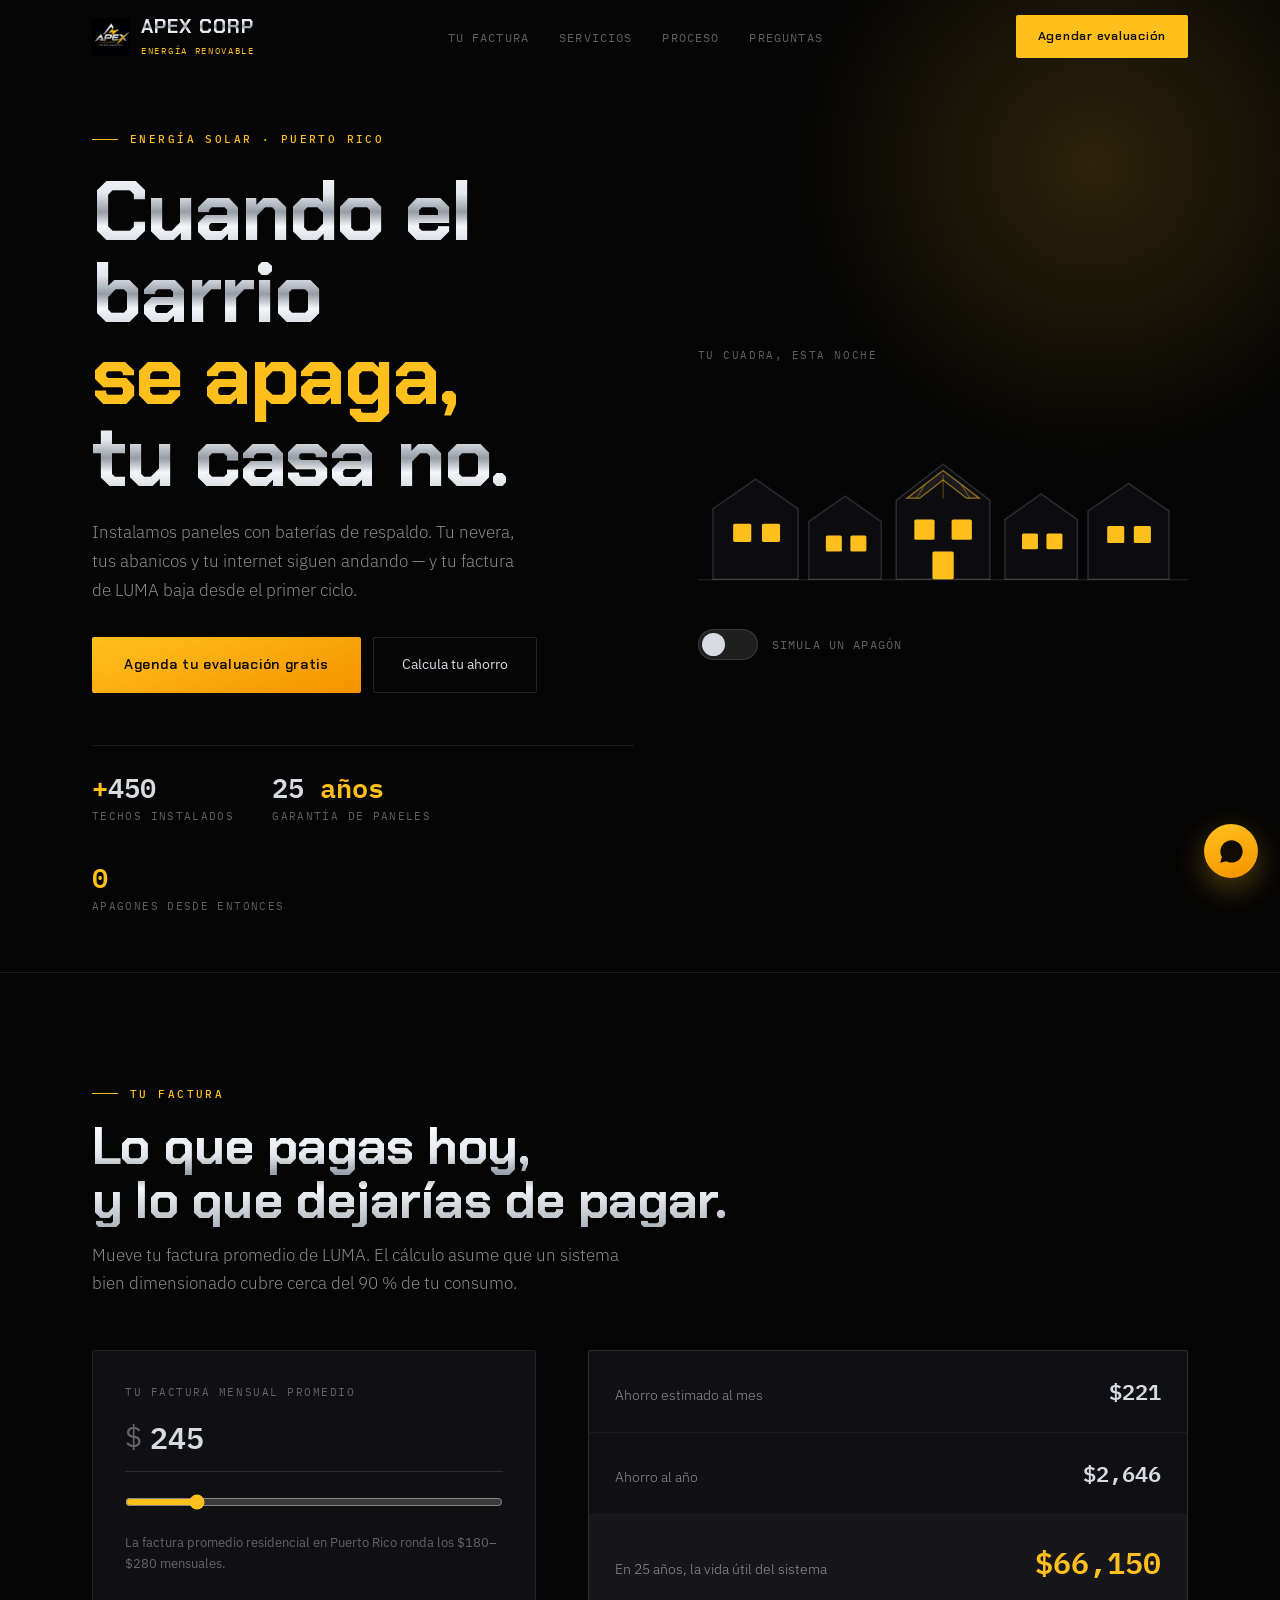
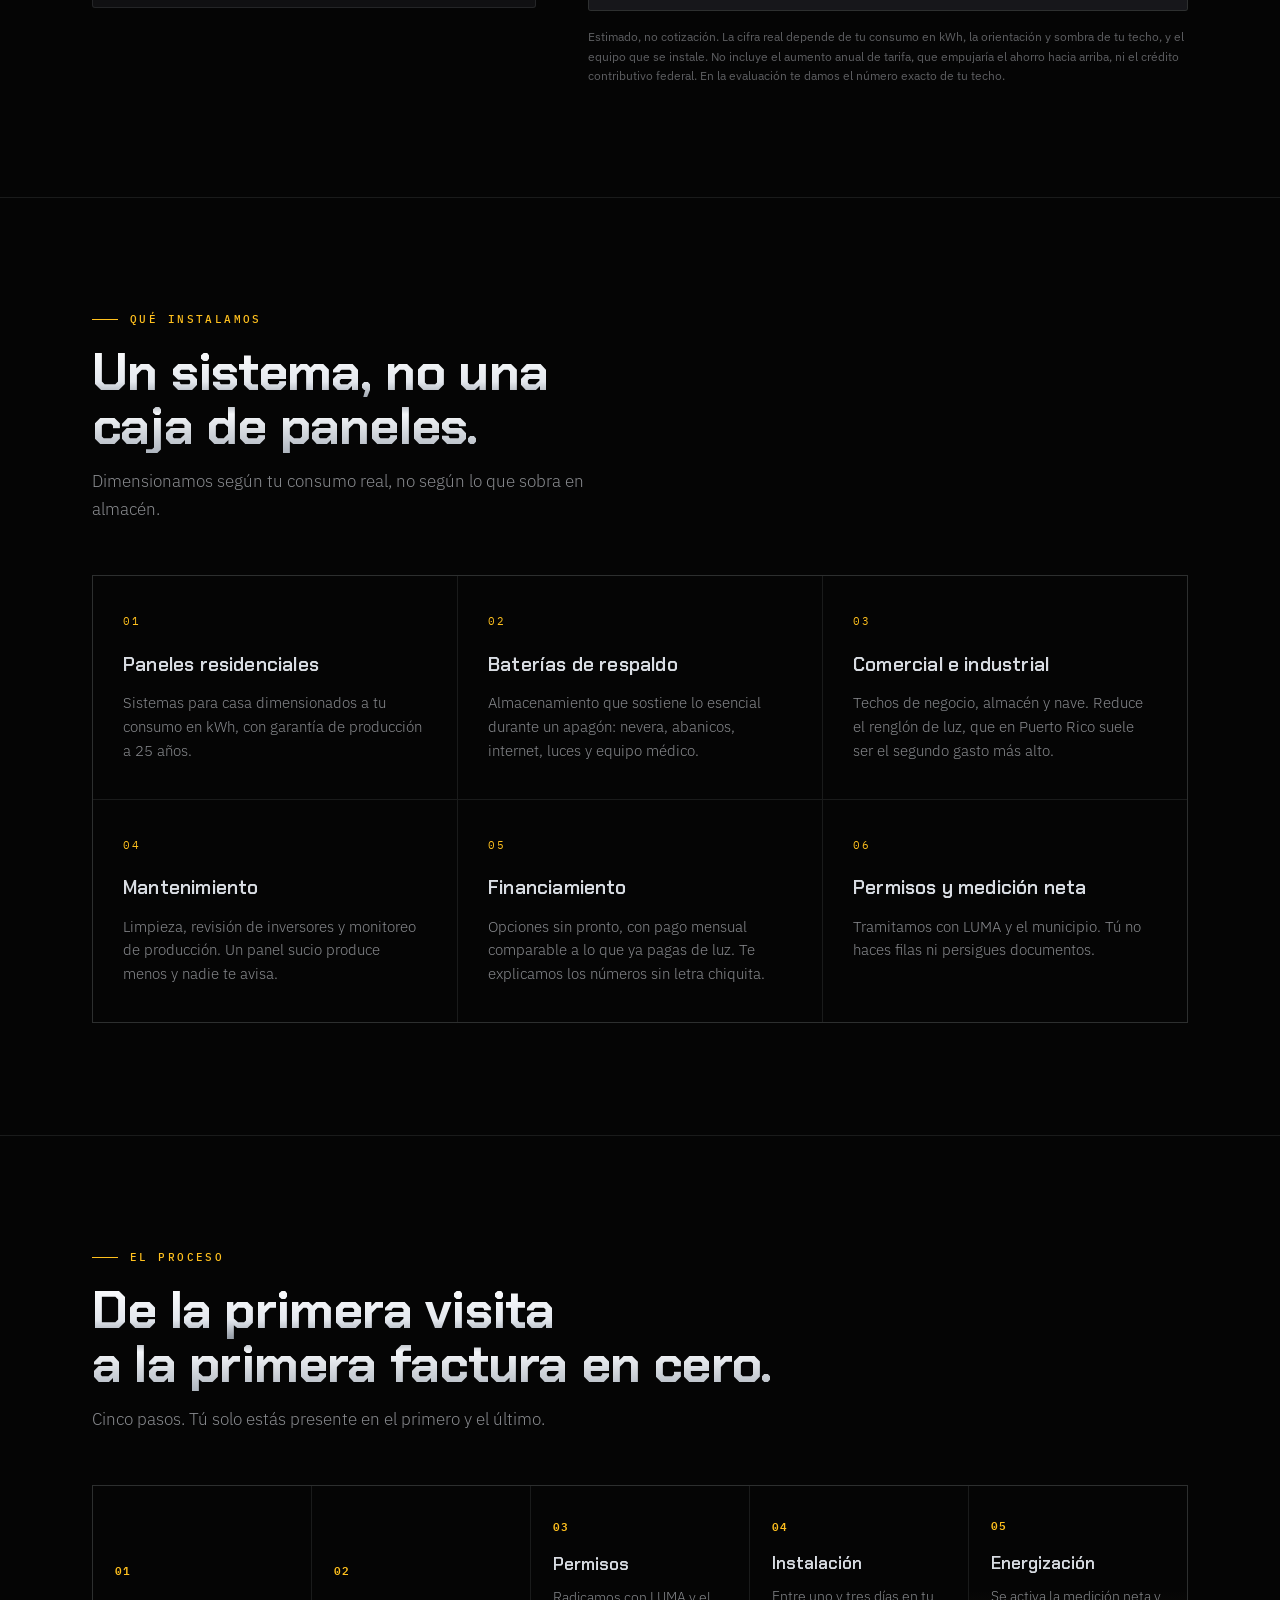
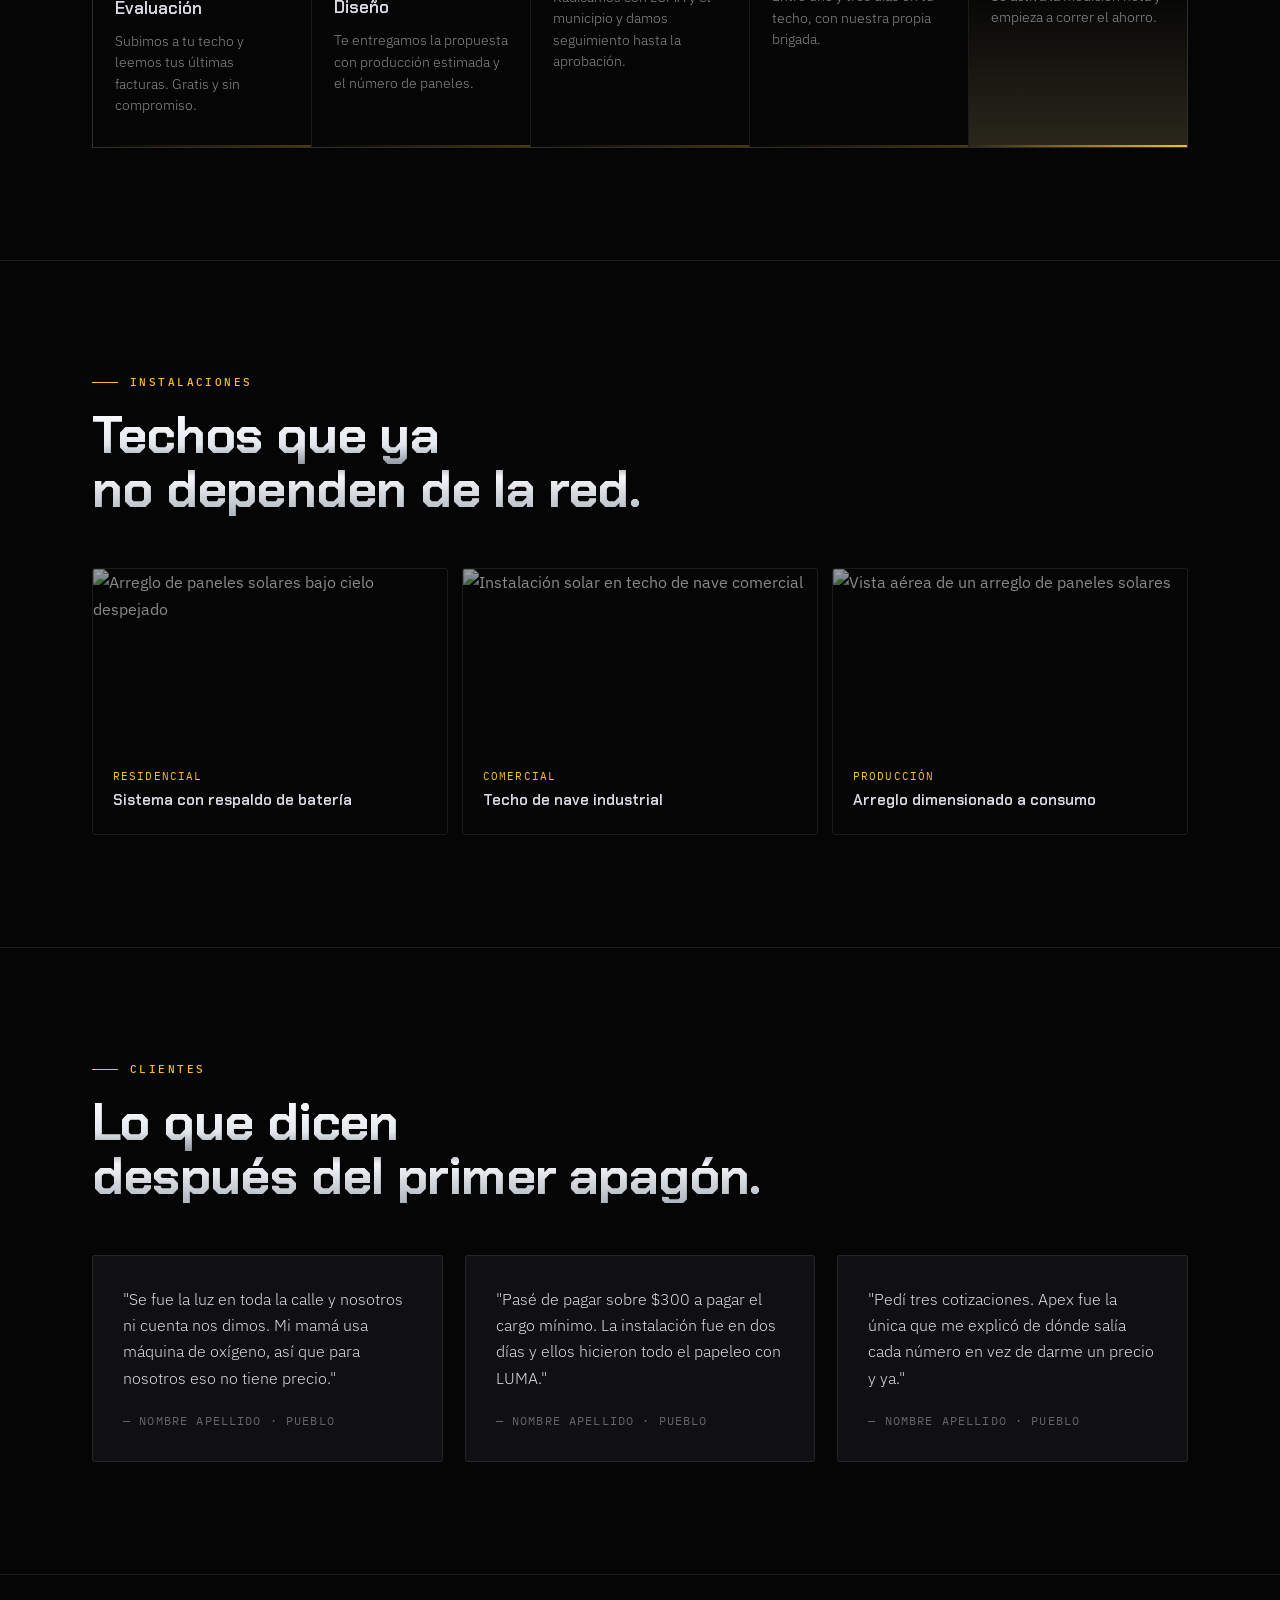
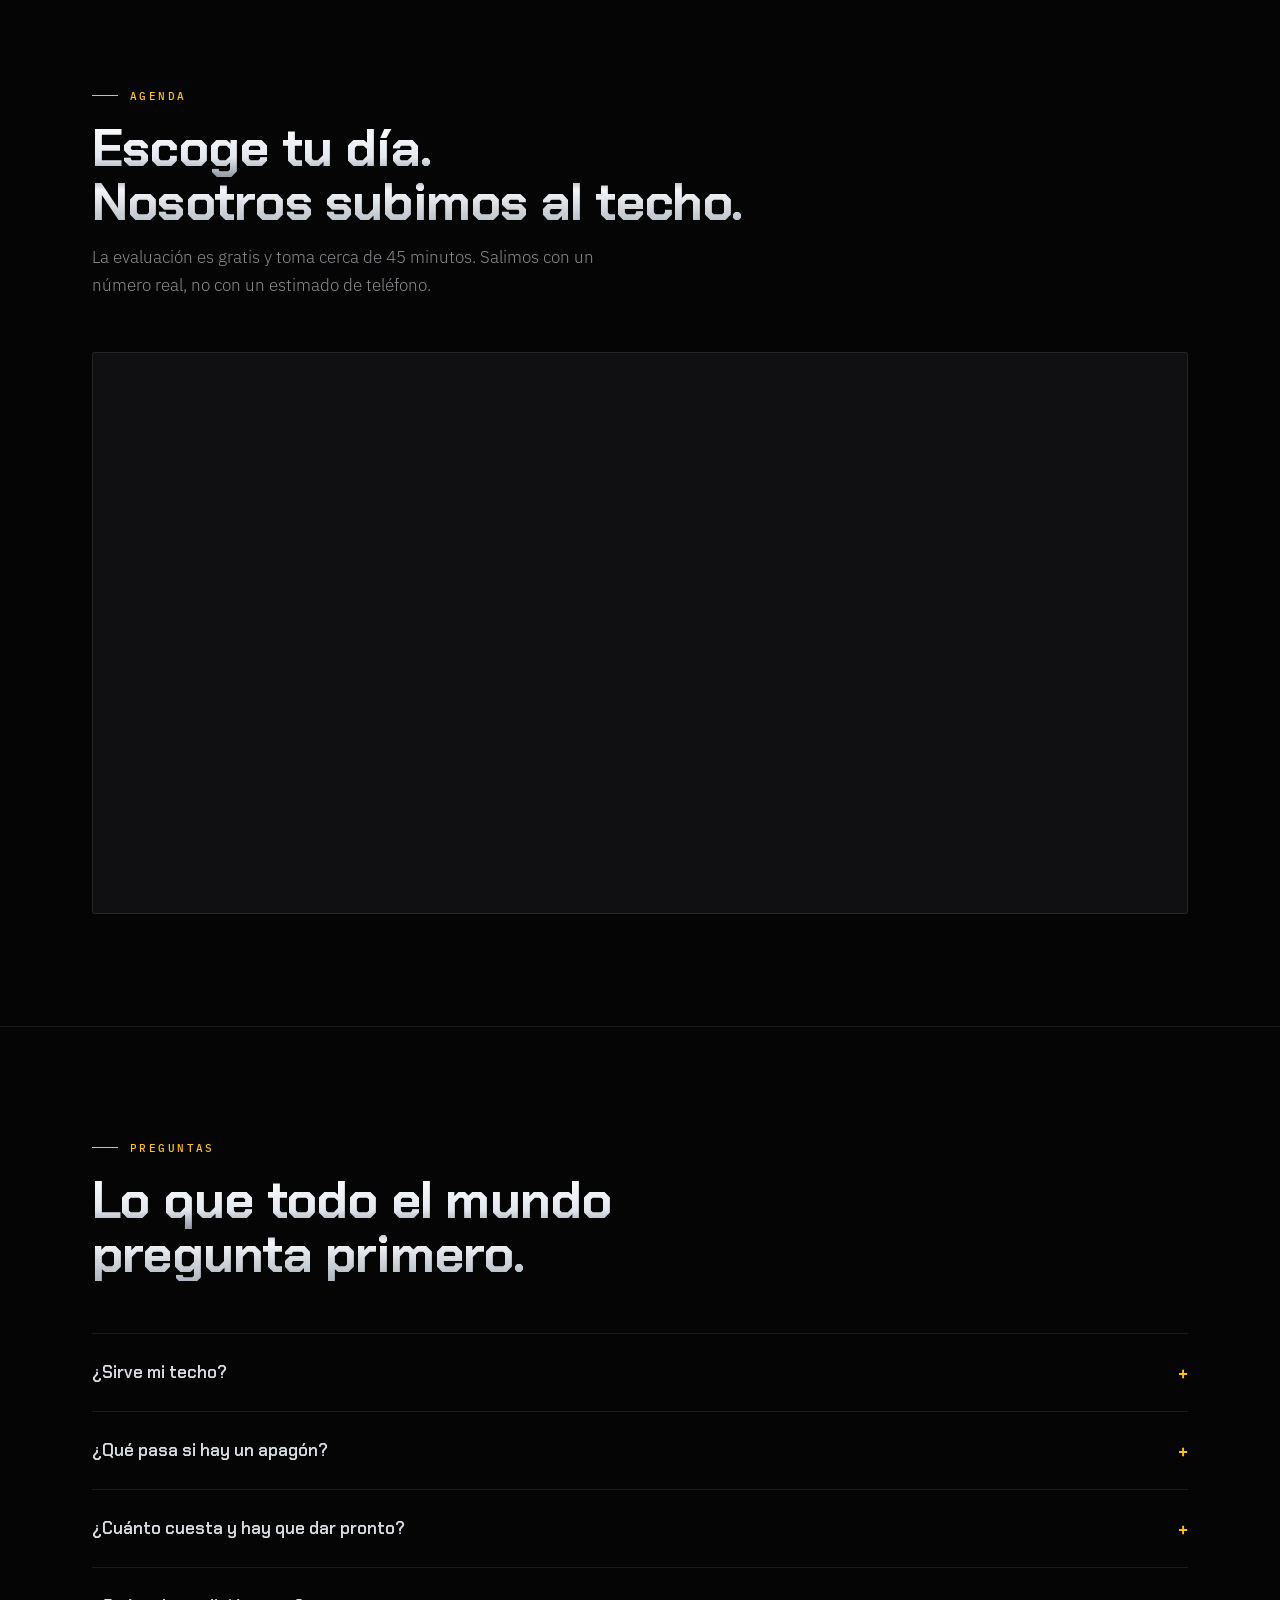
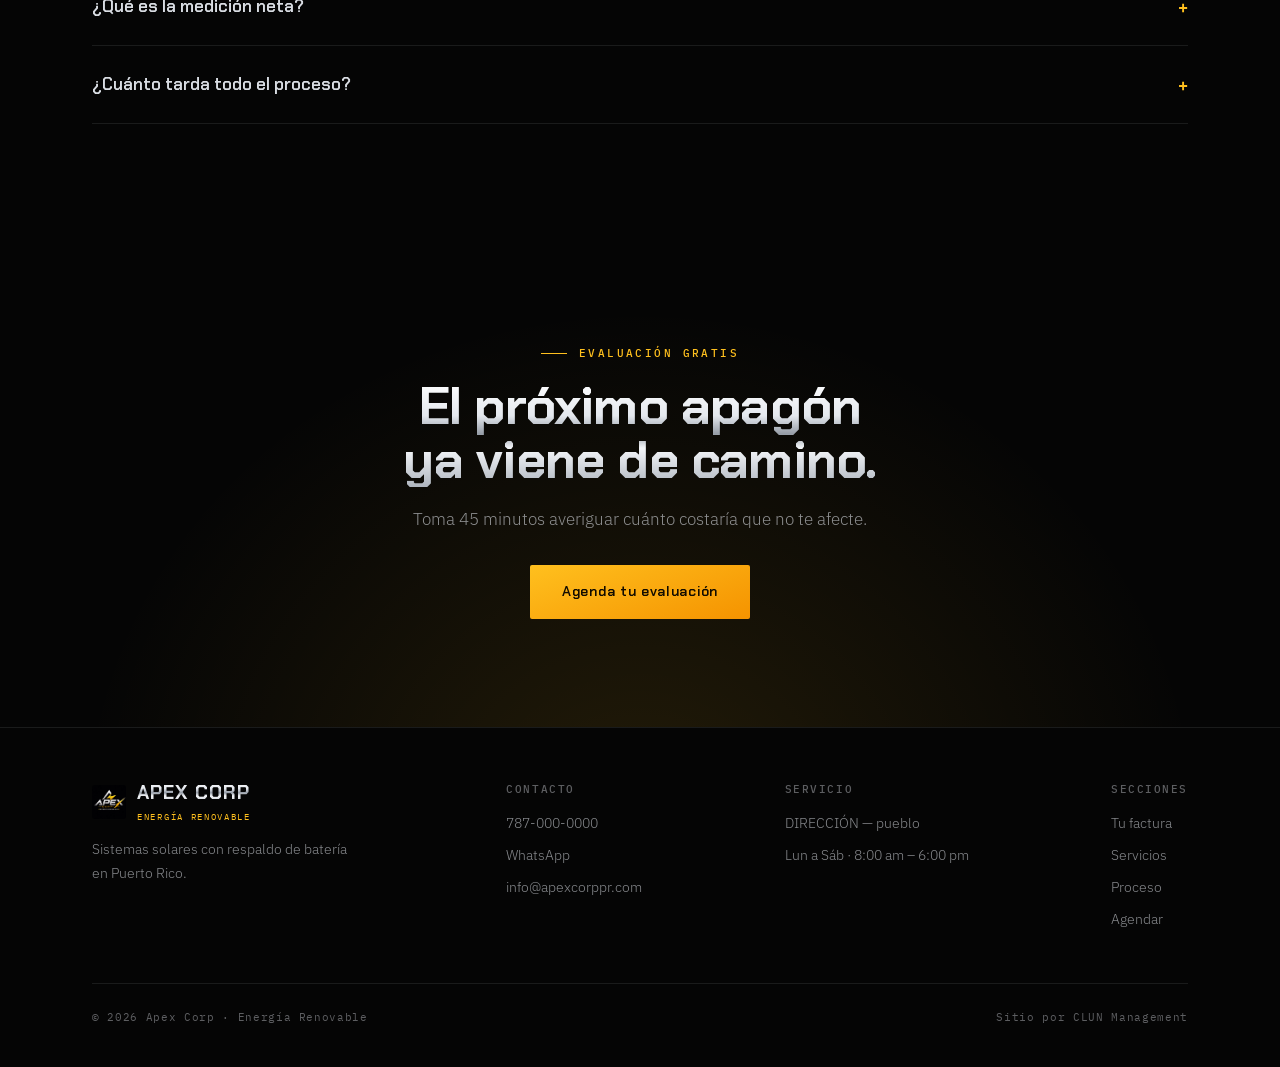
==== apex-corp.html @ 262126f7 "Add Apex Corp solar site One-page site for Apex Corp (energia renovable, Puerto Rico) built standalo" ====
<!DOCTYPE html>
<html lang="es">
<head>
<meta charset="UTF-8" />
<meta name="viewport" content="width=device-width, initial-scale=1.0" />
<title>Apex Corp · Energía Renovable en Puerto Rico</title>
<meta name="description" content="Sistemas solares con baterías de respaldo en Puerto Rico. Tu casa sigue encendida cuando el barrio se apaga. Evaluación de techo gratis." />

<!--
  ════════════════════════════════════════════════════════════════
  APEX CORP — sitio one-page. Reemplazar antes de publicar:

  1. TELÉFONO      buscar  787-000-0000
  2. WHATSAPP      buscar  17870000000
  3. EMAIL         buscar  info@apexcorppr.com
  4. CAL.COM       buscar  apex-corp        (calLink real del cliente)
  5. PUEBLO/ZONA   buscar  DIRECCIÓN
  6. TESTIMONIOS   buscar  TESTIMONIO       (son de ejemplo)
  7. PROYECTOS     buscar  unsplash.com     (fotos reales de instalaciones)
  8. MÉTRICAS      buscar  MÉTRICA          (confirmar cifras con el cliente)
  ════════════════════════════════════════════════════════════════
-->

<link rel="icon" href="images/apex-corp-logo.jpg" />
<link rel="preconnect" href="https://fonts.googleapis.com" />
<link rel="preconnect" href="https://fonts.gstatic.com" crossorigin />
<link href="https://fonts.googleapis.com/css2?family=Chakra+Petch:wght@500;600;700&family=IBM+Plex+Mono:wght@400;500;600&family=IBM+Plex+Sans:wght@300;400;500;600&display=swap" rel="stylesheet" />

<style>
:root{
  --negro:#050505;
  --carbon:#101012;
  --carbon-2:#17171b;
  --oro:#FFC01E;
  --oro-hondo:#F59300;
  --cromo:#D8DCE2;
  --cromo-6:rgba(216,220,226,.62);
  --cromo-4:rgba(216,220,226,.42);
  --cromo-2:rgba(216,220,226,.14);
  --linea:rgba(216,220,226,.10);
  --disp:'Chakra Petch',system-ui,sans-serif;
  --sans:'IBM Plex Sans',system-ui,sans-serif;
  --mono:'IBM Plex Mono',ui-monospace,monospace;
  --wrap:1160px;
  --nav-h:74px;
}

*,*::before,*::after{box-sizing:border-box;margin:0;padding:0}
html{scroll-behavior:smooth;-webkit-text-size-adjust:100%}
body{
  font-family:var(--sans);background:var(--negro);color:var(--cromo);
  line-height:1.7;-webkit-font-smoothing:antialiased;overflow-x:hidden;
}
a{color:inherit;text-decoration:none}
img{display:block;max-width:100%}
button{font:inherit;color:inherit;background:none;border:none;cursor:pointer}
:focus-visible{outline:2px solid var(--oro);outline-offset:3px;border-radius:2px}

.wrap{max-width:var(--wrap);margin-inline:auto;padding-inline:32px}

/* Lettering metálico del logo */
.cromado{
  background:linear-gradient(180deg,#fff 0%,#E4E8EE 34%,#959CA6 51%,#F4F6F9 64%,#AEB5BE 100%);
  -webkit-background-clip:text;background-clip:text;
  color:transparent;-webkit-text-fill-color:transparent;
}
@supports not (background-clip:text){.cromado{color:var(--cromo);-webkit-text-fill-color:var(--cromo)}}

.eyebrow{
  font-family:var(--mono);font-size:11px;font-weight:500;letter-spacing:.22em;
  text-transform:uppercase;color:var(--oro);
  display:flex;align-items:center;gap:12px;
}
.eyebrow::before{content:'';width:26px;height:1px;background:var(--oro);flex:none}

.h2{
  font-family:var(--disp);font-weight:700;
  font-size:clamp(30px,4.2vw,52px);line-height:1.04;letter-spacing:-.015em;
}
.lead{font-size:16.5px;font-weight:300;color:var(--cromo-6);max-width:56ch}

.btn-oro{
  display:inline-flex;align-items:center;gap:9px;
  font-family:var(--disp);font-size:14px;font-weight:600;letter-spacing:.05em;
  background:linear-gradient(160deg,var(--oro),var(--oro-hondo));
  color:#120C00;padding:15px 32px;border-radius:2px;
  transition:transform .16s ease,box-shadow .22s ease;
}
.btn-oro:hover{transform:translateY(-2px);box-shadow:0 12px 34px rgba(255,192,30,.28)}
.btn-linea{
  display:inline-flex;align-items:center;gap:9px;
  font-size:14px;font-weight:400;color:var(--cromo);
  border:1px solid var(--cromo-2);padding:15px 28px;border-radius:2px;
  transition:border-color .2s,background .2s;
}
.btn-linea:hover{border-color:var(--cromo-4);background:rgba(216,220,226,.04)}

/* ─────────── NAV ─────────── */
.nav{
  position:fixed;inset:0 0 auto 0;z-index:400;height:var(--nav-h);
  display:flex;align-items:center;
  border-bottom:1px solid transparent;transition:background .35s,border-color .35s,backdrop-filter .35s;
}
.nav.is-stuck{background:rgba(5,5,5,.88);backdrop-filter:blur(18px);border-bottom-color:var(--linea)}
.nav__in{display:flex;align-items:center;justify-content:space-between;gap:24px;width:100%}
.nav__brand{display:flex;align-items:center;gap:11px}
.nav__brand img{width:38px;height:38px;object-fit:cover;border-radius:3px}
.nav__name{font-family:var(--disp);font-size:19px;font-weight:700;letter-spacing:.06em;line-height:1}
.nav__tag{font-family:var(--mono);font-size:8.5px;letter-spacing:.2em;text-transform:uppercase;color:var(--oro);display:block;margin-top:3px}
.nav__links{display:flex;gap:30px;list-style:none}
.nav__links a{font-family:var(--mono);font-size:11.5px;letter-spacing:.1em;text-transform:uppercase;color:var(--cromo-4);transition:color .2s}
.nav__links a:hover{color:var(--cromo)}
.nav__cta{
  font-family:var(--disp);font-size:12.5px;font-weight:600;letter-spacing:.06em;
  background:var(--oro);color:#120C00;padding:11px 22px;border-radius:2px;
  transition:transform .15s,box-shadow .2s;
}
.nav__cta:hover{transform:translateY(-1px);box-shadow:0 8px 22px rgba(255,192,30,.3)}

/* ─────────── HERO ─────────── */
.hero{position:relative;min-height:100svh;display:flex;align-items:center;padding:calc(var(--nav-h) + 56px) 0 56px;overflow:hidden}
.hero__glow{
  position:absolute;top:-18%;right:-12%;width:min(680px,80vw);aspect-ratio:1;
  background:radial-gradient(circle,rgba(255,192,30,.16),transparent 62%);
  pointer-events:none;transition:opacity .9s ease;
}
.hero__grid{position:relative;z-index:2;display:grid;grid-template-columns:1.05fr .95fr;gap:64px;align-items:center}
/* los hijos de grid traen min-width:auto, y el SVG del barrio mide 460px
   intrínsecos: sin esto la columna estira el layout y desborda en móvil */
.hero__grid>*,.calc>*{min-width:0}
.hero__title{
  font-family:var(--disp);font-weight:700;
  font-size:clamp(42px,6.6vw,86px);line-height:.97;letter-spacing:-.025em;
  margin:22px 0 20px;
}
.hero__title em{font-style:normal;color:var(--oro);display:block}
.hero__sub{font-size:17px;font-weight:300;color:var(--cromo-6);max-width:44ch;margin-bottom:32px}
.hero__acts{display:flex;gap:12px;flex-wrap:wrap}

.trust{display:flex;gap:38px;margin-top:52px;flex-wrap:wrap;padding-top:28px;border-top:1px solid var(--linea)}
.trust b{font-family:var(--mono);font-size:27px;font-weight:600;color:var(--cromo);display:block;line-height:1}
.trust b em{font-style:normal;color:var(--oro)}
.trust span{font-family:var(--mono);font-size:10.5px;letter-spacing:.13em;text-transform:uppercase;color:var(--cromo-4);display:block;margin-top:7px}

/* ── Firma: el apagón ── */
.barrio{position:relative}
.barrio__cap{
  font-family:var(--mono);font-size:11px;letter-spacing:.14em;text-transform:uppercase;
  color:var(--cromo-4);margin-bottom:16px;display:block;
}
.barrio svg{width:100%;height:auto;display:block}
.casa-luz{fill:var(--oro);transition:fill .5s ease,opacity .5s ease}
.casa-cuerpo{fill:#0C0C0F;stroke:rgba(216,220,226,.16);stroke-width:1.4}
.apex-halo{opacity:0;transition:opacity .7s ease .55s}

.sw{display:flex;align-items:center;gap:14px;margin-top:24px}
.sw__btn{
  position:relative;width:60px;height:31px;border-radius:100px;flex:none;
  background:rgba(216,220,226,.12);border:1px solid var(--cromo-2);
  transition:background .3s,border-color .3s;
}
.sw__btn::after{
  content:'';position:absolute;top:3px;left:3px;width:23px;height:23px;border-radius:50%;
  background:var(--cromo);transition:transform .3s cubic-bezier(.4,1.3,.5,1),background .3s;
}
.sw__label{font-family:var(--mono);font-size:11.5px;letter-spacing:.1em;text-transform:uppercase;color:var(--cromo-4);text-align:left;transition:color .3s}
.sw__msg{
  font-family:var(--disp);font-size:15px;font-weight:600;color:var(--oro);
  margin-top:14px;opacity:0;transform:translateY(6px);
  transition:opacity .5s ease .5s,transform .5s ease .5s;
}

/* estado apagón */
body.apagon{background:#000}
body.apagon .hero__glow{opacity:.18}
body.apagon .casa-luz{fill:#131318}
body.apagon .casa-luz[data-apex]{fill:var(--oro)}
body.apagon .apex-halo{opacity:1}
body.apagon .sw__btn{background:rgba(255,192,30,.22);border-color:rgba(255,192,30,.5)}
body.apagon .sw__btn::after{transform:translateX(29px);background:var(--oro)}
body.apagon .sw__label{color:var(--oro)}
body.apagon .sw__msg{opacity:1;transform:none}
/* cascada: cada ventana se apaga con su propio retraso */
.casa-luz[data-d="1"]{transition-delay:.05s}
.casa-luz[data-d="2"]{transition-delay:.16s}
.casa-luz[data-d="3"]{transition-delay:.24s}
.casa-luz[data-d="4"]{transition-delay:.38s}
.casa-luz[data-d="5"]{transition-delay:.46s}
.casa-luz[data-d="6"]{transition-delay:.6s}

/* ─────────── SECCIONES ─────────── */
.sec{padding:112px 0;border-top:1px solid var(--linea)}
.sec__head{margin-bottom:52px}
.sec__head .h2{margin:16px 0 14px}

/* Factura / calculadora */
.calc{display:grid;grid-template-columns:.85fr 1.15fr;gap:52px;align-items:start}
.calc__box{background:var(--carbon);border:1px solid var(--linea);border-radius:3px;padding:32px}
.calc__lab{font-family:var(--mono);font-size:11px;letter-spacing:.14em;text-transform:uppercase;color:var(--cromo-4);display:block;margin-bottom:12px}
.calc__field{display:flex;align-items:center;gap:8px;border-bottom:1px solid var(--cromo-2);padding-bottom:10px}
.calc__field span{font-family:var(--mono);font-size:28px;color:var(--cromo-4)}
.calc__field input{
  font-family:var(--mono);font-size:30px;font-weight:600;color:var(--cromo);
  background:none;border:none;width:100%;padding:0;
}
.calc__field input:focus{outline:none}
.calc__hint{font-size:12.5px;color:var(--cromo-4);margin-top:14px}
.calc__slider{width:100%;margin-top:22px;accent-color:var(--oro)}

.out{display:grid;gap:1px;background:var(--linea);border:1px solid var(--linea);border-radius:3px;overflow:hidden}
.out__row{background:var(--carbon);padding:22px 26px;display:flex;justify-content:space-between;align-items:baseline;gap:16px}
.out__row dt{font-size:14px;color:var(--cromo-6);font-weight:300}
.out__row dd{font-family:var(--mono);font-size:22px;font-weight:600;color:var(--cromo)}
.out__row--alza{background:var(--carbon-2)}
.out__row--alza dd{color:var(--oro);font-size:30px}
.out__nota{font-size:12px;color:var(--cromo-4);margin-top:16px;line-height:1.6}

/* Servicios */
.serv{display:grid;grid-template-columns:repeat(3,1fr);gap:1px;background:var(--linea);border:1px solid var(--linea)}
.serv__it{background:var(--negro);padding:36px 30px;transition:background .3s}
.serv__it:hover{background:var(--carbon)}
.serv__n{font-family:var(--mono);font-size:11px;letter-spacing:.14em;color:var(--oro);display:block;margin-bottom:18px}
.serv__t{font-family:var(--disp);font-size:19px;font-weight:600;margin-bottom:10px;letter-spacing:.01em}
.serv__d{font-size:14.5px;font-weight:300;color:var(--cromo-6);line-height:1.65}

/* El ascenso: pasos que suben como el pico del logo */
.asc{list-style:none;display:grid;grid-template-columns:repeat(5,1fr);gap:1px;background:var(--linea);border:1px solid var(--linea);margin-top:8px}
.asc__it{background:var(--negro);padding:30px 22px;display:flex;flex-direction:column;justify-content:flex-end;position:relative}
.asc__it:nth-child(1){padding-bottom:30px}
.asc__it:nth-child(2){padding-bottom:52px}
.asc__it:nth-child(3){padding-bottom:74px}
.asc__it:nth-child(4){padding-bottom:96px}
.asc__it:nth-child(5){padding-bottom:118px;background:linear-gradient(180deg,var(--negro) 40%,rgba(255,192,30,.07))}
.asc__n{font-family:var(--mono);font-size:11px;font-weight:600;letter-spacing:.1em;color:var(--oro);display:block;margin-bottom:14px}
.asc__t{font-family:var(--disp);font-size:17px;font-weight:600;margin-bottom:8px}
.asc__d{font-size:13.5px;font-weight:300;color:var(--cromo-6);line-height:1.6}
.asc__it::after{content:'';position:absolute;left:0;right:0;bottom:0;height:2px;background:linear-gradient(90deg,transparent,var(--oro));opacity:.28}
.asc__it:nth-child(5)::after{opacity:1}

/* Proyectos */
.proy{display:grid;grid-template-columns:repeat(auto-fit,minmax(280px,1fr));gap:14px}
.proy__it{position:relative;aspect-ratio:4/3;overflow:hidden;border:1px solid var(--linea);border-radius:3px}
.proy__it img{width:100%;height:100%;object-fit:cover;filter:brightness(.62) saturate(.85);transition:filter .4s,transform .6s}
.proy__it:hover img{filter:brightness(.82) saturate(1);transform:scale(1.04)}
.proy__cap{position:absolute;left:0;right:0;bottom:0;padding:20px;background:linear-gradient(0deg,rgba(5,5,5,.94),transparent)}
.proy__cap b{font-family:var(--disp);font-size:15px;font-weight:600;display:block}
.proy__cap span{font-family:var(--mono);font-size:11px;letter-spacing:.1em;text-transform:uppercase;color:var(--oro)}

/* Testimonios */
.test{display:grid;grid-template-columns:repeat(auto-fit,minmax(280px,1fr));gap:22px}
.test__it{background:var(--carbon);border:1px solid var(--linea);border-radius:3px;padding:30px}
.test__q{font-size:15.5px;font-weight:300;color:var(--cromo);line-height:1.7;margin-bottom:20px}
.test__a{font-family:var(--mono);font-size:11.5px;letter-spacing:.1em;text-transform:uppercase;color:var(--cromo-4)}

/* Agendar */
.agenda{background:var(--carbon);border:1px solid var(--linea);border-radius:3px;padding:10px;min-height:560px}
#cal-apex{width:100%;height:100%;min-height:540px;overflow:auto}

/* FAQ */
.faq{border-top:1px solid var(--linea)}
.faq__it{border-bottom:1px solid var(--linea)}
.faq__q{width:100%;text-align:left;display:flex;justify-content:space-between;align-items:center;gap:20px;padding:24px 0;font-family:var(--disp);font-size:17px;font-weight:600;transition:color .2s}
.faq__q:hover{color:var(--oro)}
.faq__q i{font-style:normal;font-family:var(--mono);color:var(--oro);flex:none;transition:transform .3s}
.faq__it.abierto .faq__q i{transform:rotate(45deg)}
.faq__a{max-height:0;overflow:hidden;transition:max-height .35s ease}
.faq__a p{font-size:14.5px;font-weight:300;color:var(--cromo-6);padding-bottom:24px;max-width:70ch}

/* Cierre + footer */
.cierre{padding:108px 0;text-align:center;background:radial-gradient(ellipse at 50% 120%,rgba(255,192,30,.12),transparent 62%)}
.cierre .h2{margin:16px auto 18px;max-width:18ch}
.cierre .eyebrow{justify-content:center}
.cierre .lead{margin:0 auto 32px;text-align:center}

.pie{border-top:1px solid var(--linea);padding:52px 0 40px}
.pie__in{display:flex;justify-content:space-between;gap:36px;flex-wrap:wrap}
.pie__brand{display:flex;align-items:center;gap:11px;margin-bottom:14px}
.pie__brand img{width:34px;height:34px;object-fit:cover;border-radius:3px}
.pie__col h4{font-family:var(--mono);font-size:11px;letter-spacing:.14em;text-transform:uppercase;color:var(--cromo-4);margin-bottom:14px;font-weight:500}
.pie__col a,.pie__col p{display:block;font-size:14px;color:var(--cromo-6);margin-bottom:8px;font-weight:300}
.pie__col a:hover{color:var(--oro)}
.pie__legal{margin-top:44px;padding-top:24px;border-top:1px solid var(--linea);display:flex;justify-content:space-between;gap:20px;flex-wrap:wrap;font-family:var(--mono);font-size:11px;letter-spacing:.06em;color:var(--cromo-4)}
.pie__legal a:hover{color:var(--oro)}

/* WhatsApp flotante */
.wa{position:fixed;right:22px;bottom:22px;z-index:350;width:54px;height:54px;border-radius:50%;
  background:linear-gradient(160deg,var(--oro),var(--oro-hondo));display:grid;place-items:center;
  box-shadow:0 10px 30px rgba(255,192,30,.3);transition:transform .18s}
.wa:hover{transform:scale(1.07)}
.wa svg{width:27px;height:27px;fill:#120C00}

/* Reveal */
.rev{opacity:0;transform:translateY(20px);transition:opacity .7s ease,transform .7s ease}
.rev.visto{opacity:1;transform:none}

/* ─────────── Responsive ─────────── */
@media (max-width:1000px){
  .hero__grid{grid-template-columns:1fr;gap:44px}
  .calc{grid-template-columns:1fr;gap:32px}
  .serv{grid-template-columns:repeat(2,1fr)}
  .asc{grid-template-columns:repeat(2,1fr)}
  .asc__it{padding-bottom:30px!important}
  .asc__it:nth-child(5){background:var(--negro)}
}
@media (max-width:760px){
  .wrap{padding-inline:22px}
  .nav__links{display:none}
  .nav__cta{padding:10px 15px;font-size:11.5px}
  .nav__name{font-size:17px}
  .hero__acts .btn-oro,.hero__acts .btn-linea{flex:1 1 100%;justify-content:center}
  .sec{padding:76px 0}
  .serv{grid-template-columns:1fr}
  .hero{padding-top:calc(var(--nav-h) + 34px)}
  .trust{gap:26px;margin-top:38px}
  .asc{grid-template-columns:1fr}
  .pie__in{flex-direction:column;gap:30px}
}
@media (max-width:430px){
  .nav__tag{display:none}
  .nav__cta{font-size:11px;padding:10px 13px;white-space:nowrap}
}
@media (prefers-reduced-motion:reduce){
  *,*::before,*::after{transition-duration:.01ms!important;animation-duration:.01ms!important}
  html{scroll-behavior:auto}
  .rev{opacity:1;transform:none}
}
</style>
</head>
<body>

<!-- NAV -->
<header class="nav" id="nav">
  <div class="wrap nav__in">
    <a href="#top" class="nav__brand">
      <img src="images/apex-corp-logo.jpg" alt="Apex Corp" />
      <span>
        <span class="nav__name cromado">APEX CORP</span>
        <span class="nav__tag">Energía Renovable</span>
      </span>
    </a>
    <nav>
      <ul class="nav__links">
        <li><a href="#ahorro">Tu factura</a></li>
        <li><a href="#servicios">Servicios</a></li>
        <li><a href="#proceso">Proceso</a></li>
        <li><a href="#preguntas">Preguntas</a></li>
      </ul>
    </nav>
    <a href="#agendar" class="nav__cta">Agendar evaluación</a>
  </div>
</header>

<!-- HERO -->
<main id="top">
<section class="hero">
  <div class="hero__glow" aria-hidden="true"></div>
  <div class="wrap hero__grid">

    <div>
      <span class="eyebrow">Energía solar · Puerto Rico</span>
      <h1 class="hero__title"><span class="cromado">Cuando el barrio</span><em>se apaga,</em><span class="cromado">tu casa no.</span></h1>
      <p class="hero__sub">Instalamos paneles con baterías de respaldo. Tu nevera, tus abanicos y tu internet siguen andando — y tu factura de LUMA baja desde el primer ciclo.</p>
      <div class="hero__acts">
        <a href="#agendar" class="btn-oro">Agenda tu evaluación gratis</a>
        <a href="#ahorro" class="btn-linea">Calcula tu ahorro</a>
      </div>

      <div class="trust">
        <div><b><em>+</em>450</b><span>Techos instalados<!-- MÉTRICA --></span></div>
        <div><b>25 <em>años</em></b><span>Garantía de paneles</span></div>
        <div><b><em>0</em></b><span>Apagones desde entonces</span></div>
      </div>
    </div>

    <!-- FIRMA: simulador de apagón -->
    <div class="barrio">
      <span class="barrio__cap">Tu cuadra, esta noche</span>
      <svg viewBox="0 0 460 210" role="img" aria-label="Ilustración de una cuadra: al simular un apagón todas las casas quedan a oscuras menos la que tiene Apex.">
        <defs>
          <radialGradient id="halo">
            <stop offset="0%" stop-color="#FFC01E" stop-opacity=".42"/>
            <stop offset="100%" stop-color="#FFC01E" stop-opacity="0"/>
          </radialGradient>
        </defs>

        <!-- halo de la casa Apex -->
        <circle class="apex-halo" cx="230" cy="130" r="96" fill="url(#halo)"/>

        <!-- casa 1 -->
        <path class="casa-cuerpo" d="M14 120 L54 92 L94 120 L94 186 L14 186 Z"/>
        <rect class="casa-luz" data-d="2" x="33" y="134" width="17" height="17" rx="1.5"/>
        <rect class="casa-luz" data-d="5" x="60" y="134" width="17" height="17" rx="1.5"/>

        <!-- casa 2 -->
        <path class="casa-cuerpo" d="M104 132 L138 108 L172 132 L172 186 L104 186 Z"/>
        <rect class="casa-luz" data-d="1" x="120" y="145" width="15" height="15" rx="1.5"/>
        <rect class="casa-luz" data-d="4" x="143" y="145" width="15" height="15" rx="1.5"/>

        <!-- CASA APEX (con paneles) -->
        <path class="casa-cuerpo" d="M186 112 L230 78 L274 112 L274 186 L186 186 Z" stroke="rgba(255,192,30,.5)"/>
        <path d="M196 110 L230 84 L264 110 L252 110 L230 93 L208 110 Z" fill="#1B1B20" stroke="rgba(255,192,30,.55)" stroke-width="1.2"/>
        <line x1="213" y1="97" x2="205" y2="110" stroke="rgba(255,192,30,.35)" stroke-width="1"/>
        <line x1="230" y1="88" x2="230" y2="110" stroke="rgba(255,192,30,.35)" stroke-width="1"/>
        <line x1="247" y1="97" x2="255" y2="110" stroke="rgba(255,192,30,.35)" stroke-width="1"/>
        <rect class="casa-luz" data-apex x="203" y="130" width="19" height="19" rx="1.5"/>
        <rect class="casa-luz" data-apex x="238" y="130" width="19" height="19" rx="1.5"/>
        <rect class="casa-luz" data-apex x="220" y="160" width="20" height="26" rx="1.5"/>

        <!-- casa 4 -->
        <path class="casa-cuerpo" d="M288 130 L322 106 L356 130 L356 186 L288 186 Z"/>
        <rect class="casa-luz" data-d="3" x="304" y="143" width="15" height="15" rx="1.5"/>
        <rect class="casa-luz" data-d="6" x="327" y="143" width="15" height="15" rx="1.5"/>

        <!-- casa 5 -->
        <path class="casa-cuerpo" d="M366 122 L404 96 L442 122 L442 186 L366 186 Z"/>
        <rect class="casa-luz" data-d="2" x="384" y="136" width="16" height="16" rx="1.5"/>
        <rect class="casa-luz" data-d="5" x="409" y="136" width="16" height="16" rx="1.5"/>

        <!-- acera -->
        <line x1="0" y1="186.5" x2="460" y2="186.5" stroke="rgba(216,220,226,.16)" stroke-width="1"/>
      </svg>

      <div class="sw">
        <button class="sw__btn" id="swApagon" role="switch" aria-checked="false" aria-label="Simular un apagón en la cuadra"></button>
        <span class="sw__label" id="swLabel">Simula un apagón</span>
      </div>
      <p class="sw__msg" id="swMsg">Tu vecindario se fue. Tu casa no.</p>
    </div>

  </div>
</section>

<!-- CALCULADORA -->
<section class="sec" id="ahorro">
  <div class="wrap">
    <div class="sec__head rev">
      <span class="eyebrow">Tu factura</span>
      <h2 class="h2 cromado">Lo que pagas hoy,<br>y lo que dejarías de pagar.</h2>
      <p class="lead">Mueve tu factura promedio de LUMA. El cálculo asume que un sistema bien dimensionado cubre cerca del 90 % de tu consumo.</p>
    </div>

    <div class="calc rev">
      <div class="calc__box">
        <label class="calc__lab" for="factura">Tu factura mensual promedio</label>
        <div class="calc__field">
          <span>$</span>
          <input type="number" id="factura" value="245" min="40" max="1200" step="5" inputmode="numeric" />
        </div>
        <input type="range" class="calc__slider" id="rango" value="245" min="40" max="1200" step="5" aria-label="Ajustar factura mensual" />
        <p class="calc__hint">La factura promedio residencial en Puerto Rico ronda los $180–$280 mensuales.</p>
      </div>

      <div>
        <dl class="out">
          <div class="out__row"><dt>Ahorro estimado al mes</dt><dd id="oMes">$221</dd></div>
          <div class="out__row"><dt>Ahorro al año</dt><dd id="oAno">$2,646</dd></div>
          <div class="out__row out__row--alza"><dt>En 25 años, la vida útil del sistema</dt><dd id="oVida">$66,150</dd></div>
        </dl>
        <p class="out__nota">Estimado, no cotización. La cifra real depende de tu consumo en kWh, la orientación y sombra de tu techo, y el equipo que se instale. No incluye el aumento anual de tarifa, que empujaría el ahorro hacia arriba, ni el crédito contributivo federal. En la evaluación te damos el número exacto de tu techo.</p>
      </div>
    </div>
  </div>
</section>

<!-- SERVICIOS -->
<section class="sec" id="servicios">
  <div class="wrap">
    <div class="sec__head rev">
      <span class="eyebrow">Qué instalamos</span>
      <h2 class="h2 cromado">Un sistema, no una<br>caja de paneles.</h2>
      <p class="lead">Dimensionamos según tu consumo real, no según lo que sobra en almacén.</p>
    </div>

    <div class="serv rev">
      <div class="serv__it">
        <span class="serv__n">01</span>
        <h3 class="serv__t">Paneles residenciales</h3>
        <p class="serv__d">Sistemas para casa dimensionados a tu consumo en kWh, con garantía de producción a 25 años.</p>
      </div>
      <div class="serv__it">
        <span class="serv__n">02</span>
        <h3 class="serv__t">Baterías de respaldo</h3>
        <p class="serv__d">Almacenamiento que sostiene lo esencial durante un apagón: nevera, abanicos, internet, luces y equipo médico.</p>
      </div>
      <div class="serv__it">
        <span class="serv__n">03</span>
        <h3 class="serv__t">Comercial e industrial</h3>
        <p class="serv__d">Techos de negocio, almacén y nave. Reduce el renglón de luz, que en Puerto Rico suele ser el segundo gasto más alto.</p>
      </div>
      <div class="serv__it">
        <span class="serv__n">04</span>
        <h3 class="serv__t">Mantenimiento</h3>
        <p class="serv__d">Limpieza, revisión de inversores y monitoreo de producción. Un panel sucio produce menos y nadie te avisa.</p>
      </div>
      <div class="serv__it">
        <span class="serv__n">05</span>
        <h3 class="serv__t">Financiamiento</h3>
        <p class="serv__d">Opciones sin pronto, con pago mensual comparable a lo que ya pagas de luz. Te explicamos los números sin letra chiquita.</p>
      </div>
      <div class="serv__it">
        <span class="serv__n">06</span>
        <h3 class="serv__t">Permisos y medición neta</h3>
        <p class="serv__d">Tramitamos con LUMA y el municipio. Tú no haces filas ni persigues documentos.</p>
      </div>
    </div>
  </div>
</section>

<!-- PROCESO -->
<section class="sec" id="proceso">
  <div class="wrap">
    <div class="sec__head rev">
      <span class="eyebrow">El proceso</span>
      <h2 class="h2 cromado">De la primera visita<br>a la primera factura en cero.</h2>
      <p class="lead">Cinco pasos. Tú solo estás presente en el primero y el último.</p>
    </div>

    <ol class="asc rev">
      <li class="asc__it">
        <span class="asc__n">01</span>
        <h3 class="asc__t">Evaluación</h3>
        <p class="asc__d">Subimos a tu techo y leemos tus últimas facturas. Gratis y sin compromiso.</p>
      </li>
      <li class="asc__it">
        <span class="asc__n">02</span>
        <h3 class="asc__t">Diseño</h3>
        <p class="asc__d">Te entregamos la propuesta con producción estimada y el número de paneles.</p>
      </li>
      <li class="asc__it">
        <span class="asc__n">03</span>
        <h3 class="asc__t">Permisos</h3>
        <p class="asc__d">Radicamos con LUMA y el municipio y damos seguimiento hasta la aprobación.</p>
      </li>
      <li class="asc__it">
        <span class="asc__n">04</span>
        <h3 class="asc__t">Instalación</h3>
        <p class="asc__d">Entre uno y tres días en tu techo, con nuestra propia brigada.</p>
      </li>
      <li class="asc__it">
        <span class="asc__n">05</span>
        <h3 class="asc__t">Energización</h3>
        <p class="asc__d">Se activa la medición neta y empieza a correr el ahorro.</p>
      </li>
    </ol>
  </div>
</section>

<!-- PROYECTOS -->
<section class="sec" id="proyectos">
  <div class="wrap">
    <div class="sec__head rev">
      <span class="eyebrow">Instalaciones</span>
      <h2 class="h2 cromado">Techos que ya<br>no dependen de la red.</h2>
    </div>
    <!-- Sustituir por fotos reales de instalaciones de Apex -->
    <div class="proy rev">
      <figure class="proy__it">
        <img src="https://images.unsplash.com/photo-1509391366360-2e959784a276?w=900&q=80&fit=crop" alt="Arreglo de paneles solares bajo cielo despejado" loading="lazy" />
        <figcaption class="proy__cap"><span>Residencial</span><b>Sistema con respaldo de batería</b></figcaption>
      </figure>
      <figure class="proy__it">
        <img src="https://images.unsplash.com/photo-1613665813446-82a78c468a1d?w=900&q=80&fit=crop" alt="Instalación solar en techo de nave comercial" loading="lazy" />
        <figcaption class="proy__cap"><span>Comercial</span><b>Techo de nave industrial</b></figcaption>
      </figure>
      <figure class="proy__it">
        <img src="https://images.unsplash.com/photo-1497440001374-f26997328c1b?w=900&q=80&fit=crop" alt="Vista aérea de un arreglo de paneles solares" loading="lazy" />
        <figcaption class="proy__cap"><span>Producción</span><b>Arreglo dimensionado a consumo</b></figcaption>
      </figure>
    </div>
  </div>
</section>

<!-- TESTIMONIOS -->
<section class="sec">
  <div class="wrap">
    <div class="sec__head rev">
      <span class="eyebrow">Clientes</span>
      <h2 class="h2 cromado">Lo que dicen<br>después del primer apagón.</h2>
    </div>
    <!-- TESTIMONIO: sustituir por reseñas reales con permiso del cliente -->
    <div class="test rev">
      <div class="test__it">
        <p class="test__q">"Se fue la luz en toda la calle y nosotros ni cuenta nos dimos. Mi mamá usa máquina de oxígeno, así que para nosotros eso no tiene precio."</p>
        <p class="test__a">— Nombre Apellido · Pueblo</p>
      </div>
      <div class="test__it">
        <p class="test__q">"Pasé de pagar sobre $300 a pagar el cargo mínimo. La instalación fue en dos días y ellos hicieron todo el papeleo con LUMA."</p>
        <p class="test__a">— Nombre Apellido · Pueblo</p>
      </div>
      <div class="test__it">
        <p class="test__q">"Pedí tres cotizaciones. Apex fue la única que me explicó de dónde salía cada número en vez de darme un precio y ya."</p>
        <p class="test__a">— Nombre Apellido · Pueblo</p>
      </div>
    </div>
  </div>
</section>

<!-- AGENDAR -->
<section class="sec" id="agendar">
  <div class="wrap">
    <div class="sec__head rev">
      <span class="eyebrow">Agenda</span>
      <h2 class="h2 cromado">Escoge tu día.<br>Nosotros subimos al techo.</h2>
      <p class="lead">La evaluación es gratis y toma cerca de 45 minutos. Salimos con un número real, no con un estimado de teléfono.</p>
    </div>
    <div class="agenda rev">
      <div id="cal-apex"></div>
    </div>
  </div>
</section>

<!-- PREGUNTAS -->
<section class="sec" id="preguntas">
  <div class="wrap">
    <div class="sec__head rev">
      <span class="eyebrow">Preguntas</span>
      <h2 class="h2 cromado">Lo que todo el mundo<br>pregunta primero.</h2>
    </div>
    <div class="faq rev">
      <div class="faq__it">
        <button class="faq__q">¿Sirve mi techo? <i>+</i></button>
        <div class="faq__a"><p>La mayoría de los techos de cemento en Puerto Rico sirven. Lo que decide es la orientación, la sombra de árboles o edificios cercanos y el espacio disponible. Eso se confirma en la evaluación, subiendo al techo — no por teléfono.</p></div>
      </div>
      <div class="faq__it">
        <button class="faq__q">¿Qué pasa si hay un apagón? <i>+</i></button>
        <div class="faq__a"><p>Depende de si tienes batería. Un sistema solo de paneles se apaga junto con la red, por seguridad de los técnicos de línea. Con batería de respaldo, la casa cambia sola a la batería y sigue andando. Por eso en Puerto Rico recomendamos batería casi siempre.</p></div>
      </div>
      <div class="faq__it">
        <button class="faq__q">¿Cuánto cuesta y hay que dar pronto? <i>+</i></button>
        <div class="faq__a"><p>El precio depende del tamaño del sistema, que depende de tu consumo. Hay opciones de financiamiento sin pronto donde el pago mensual queda parecido a lo que ya pagas de luz. En la propuesta te damos el desglose completo, sin cargos escondidos.</p></div>
      </div>
      <div class="faq__it">
        <button class="faq__q">¿Qué es la medición neta? <i>+</i></button>
        <div class="faq__a"><p>Es el acuerdo que permite que la energía que produces de más se acredite a tu cuenta. Cuando tu sistema produce más de lo que consumes, ese excedente entra a la red y se descuenta de tu factura. Nosotros radicamos ese trámite con LUMA por ti.</p></div>
      </div>
      <div class="faq__it">
        <button class="faq__q">¿Cuánto tarda todo el proceso? <i>+</i></button>
        <div class="faq__a"><p>La instalación en sí toma de uno a tres días. Lo que manda el calendario son los permisos y la energización, que dependen de LUMA y del municipio. Te damos una fecha estimada al firmar y te mantenemos al tanto en cada etapa.</p></div>
      </div>
    </div>
  </div>
</section>

<!-- CIERRE -->
<section class="cierre">
  <div class="wrap">
    <span class="eyebrow">Evaluación gratis</span>
    <h2 class="h2 cromado">El próximo apagón<br>ya viene de camino.</h2>
    <p class="lead">Toma 45 minutos averiguar cuánto costaría que no te afecte.</p>
    <a href="#agendar" class="btn-oro">Agenda tu evaluación</a>
  </div>
</section>
</main>

<!-- PIE -->
<footer class="pie">
  <div class="wrap">
    <div class="pie__in">
      <div class="pie__col">
        <div class="pie__brand">
          <img src="images/apex-corp-logo.jpg" alt="" />
          <span>
            <span class="nav__name cromado">APEX CORP</span>
            <span class="nav__tag">Energía Renovable</span>
          </span>
        </div>
        <p style="max-width:34ch">Sistemas solares con respaldo de batería en Puerto Rico.</p>
      </div>

      <div class="pie__col">
        <h4>Contacto</h4>
        <a href="tel:+17870000000">787-000-0000</a>
        <a href="https://wa.me/17870000000">WhatsApp</a>
        <a href="mailto:info@apexcorppr.com">info@apexcorppr.com</a>
      </div>

      <div class="pie__col">
        <h4>Servicio</h4>
        <p>DIRECCIÓN — pueblo</p>
        <p>Lun a Sáb · 8:00 am – 6:00 pm</p>
      </div>

      <div class="pie__col">
        <h4>Secciones</h4>
        <a href="#ahorro">Tu factura</a>
        <a href="#servicios">Servicios</a>
        <a href="#proceso">Proceso</a>
        <a href="#agendar">Agendar</a>
      </div>
    </div>

    <div class="pie__legal">
      <span>© <span id="ano">2026</span> Apex Corp · Energía Renovable</span>
      <span>Sitio por <a href="index.html">CLUN Management</a></span>
    </div>
  </div>
</footer>

<a class="wa" href="https://wa.me/17870000000" aria-label="Escríbenos por WhatsApp">
  <svg viewBox="0 0 24 24"><path d="M17.47 14.38c-.3-.15-1.75-.86-2.02-.96-.27-.1-.47-.15-.67.15s-.77.96-.94 1.16c-.17.2-.35.22-.64.07-.3-.15-1.25-.46-2.38-1.47-.88-.78-1.47-1.75-1.64-2.05-.17-.3-.02-.46.13-.6.13-.13.3-.35.45-.52.15-.17.2-.3.3-.5.1-.2.05-.37-.02-.52-.07-.15-.67-1.6-.92-2.2-.24-.58-.49-.5-.67-.51h-.57c-.2 0-.52.07-.79.37-.27.3-1.04 1.02-1.04 2.48s1.06 2.88 1.21 3.08c.15.2 2.1 3.2 5.08 4.49.71.3 1.26.49 1.69.63.71.22 1.36.19 1.87.12.57-.09 1.75-.72 2-1.41.25-.7.25-1.29.17-1.41-.07-.12-.27-.2-.57-.35M12.04 2C6.58 2 2.13 6.45 2.13 11.91c0 1.75.46 3.45 1.32 4.95L2 22l5.25-1.38c1.45.79 3.08 1.21 4.79 1.21 5.46 0 9.91-4.45 9.91-9.91C21.95 6.45 17.5 2 12.04 2"/></svg>
</a>

<script>
/* Nav sticky */
const nav = document.getElementById('nav');
const onScroll = () => nav.classList.toggle('is-stuck', window.scrollY > 24);
onScroll(); addEventListener('scroll', onScroll, {passive:true});

/* Firma: apagón */
const sw = document.getElementById('swApagon');
const swLabel = document.getElementById('swLabel');
sw.addEventListener('click', () => {
  const on = document.body.classList.toggle('apagon');
  sw.setAttribute('aria-checked', String(on));
  swLabel.textContent = on ? 'Se fue la luz' : 'Simula un apagón';
});

/* Calculadora */
const factura = document.getElementById('factura');
const rango   = document.getElementById('rango');
const oMes = document.getElementById('oMes'),
      oAno = document.getElementById('oAno'),
      oVida= document.getElementById('oVida');
const money = n => '$' + Math.round(n).toLocaleString('en-US');
const COBERTURA = 0.90;

function calcular(v){
  const bill = Math.min(1200, Math.max(40, Number(v) || 0));
  const mes = bill * COBERTURA;
  oMes.textContent  = money(mes);
  oAno.textContent  = money(mes * 12);
  oVida.textContent = money(mes * 12 * 25);
}
factura.addEventListener('input', e => { rango.value = e.target.value; calcular(e.target.value); });
rango.addEventListener('input',   e => { factura.value = e.target.value; calcular(e.target.value); });
calcular(factura.value);

/* FAQ */
document.querySelectorAll('.faq__q').forEach(q => {
  const item = q.parentElement, panel = q.nextElementSibling;
  q.addEventListener('click', () => {
    const abierto = item.classList.toggle('abierto');
    panel.style.maxHeight = abierto ? panel.scrollHeight + 'px' : 0;
  });
});

/* Reveal al hacer scroll */
const io = new IntersectionObserver(entries => {
  entries.forEach(e => { if (e.isIntersecting) { e.target.classList.add('visto'); io.unobserve(e.target); } });
}, {threshold:.12, rootMargin:'0px 0px -40px 0px'});
document.querySelectorAll('.rev').forEach(el => io.observe(el));

/* Año en el pie */
document.getElementById('ano').textContent = new Date().getFullYear();

/* Cal.com — sustituir "apex-corp" por el calLink real del cliente */
(function (C, A, L) {
  let p = function (a, ar) { a.q.push(ar); };
  let d = C.document;
  C.Cal = C.Cal || function () {
    let cal = C.Cal, ar = arguments;
    if (!cal.loaded) { cal.ns = {}; cal.q = cal.q || []; d.head.appendChild(d.createElement("script")).src = A; cal.loaded = true; }
    if (ar[0] === L) { const api = function () { p(api, arguments); }; const namespace = ar[1];
      api.q = api.q || []; typeof namespace === "string" ? (cal.ns[namespace] = api) && p(api, ar) : p(cal, ar); return; }
    p(cal, ar);
  };
})(window, "https://app.cal.com/embed/embed.js", "init");

Cal("init", { origin: "https://cal.com" });
Cal("inline", {
  elementOrSelector: "#cal-apex",
  calLink: "apex-corp",
  layout: "month_view"
});
Cal("ui", {
  theme: "dark",
  styles: { branding: { brandColor: "#FFC01E" } },
  hideEventTypeDetails: false
});
</script>

</body>
</html>
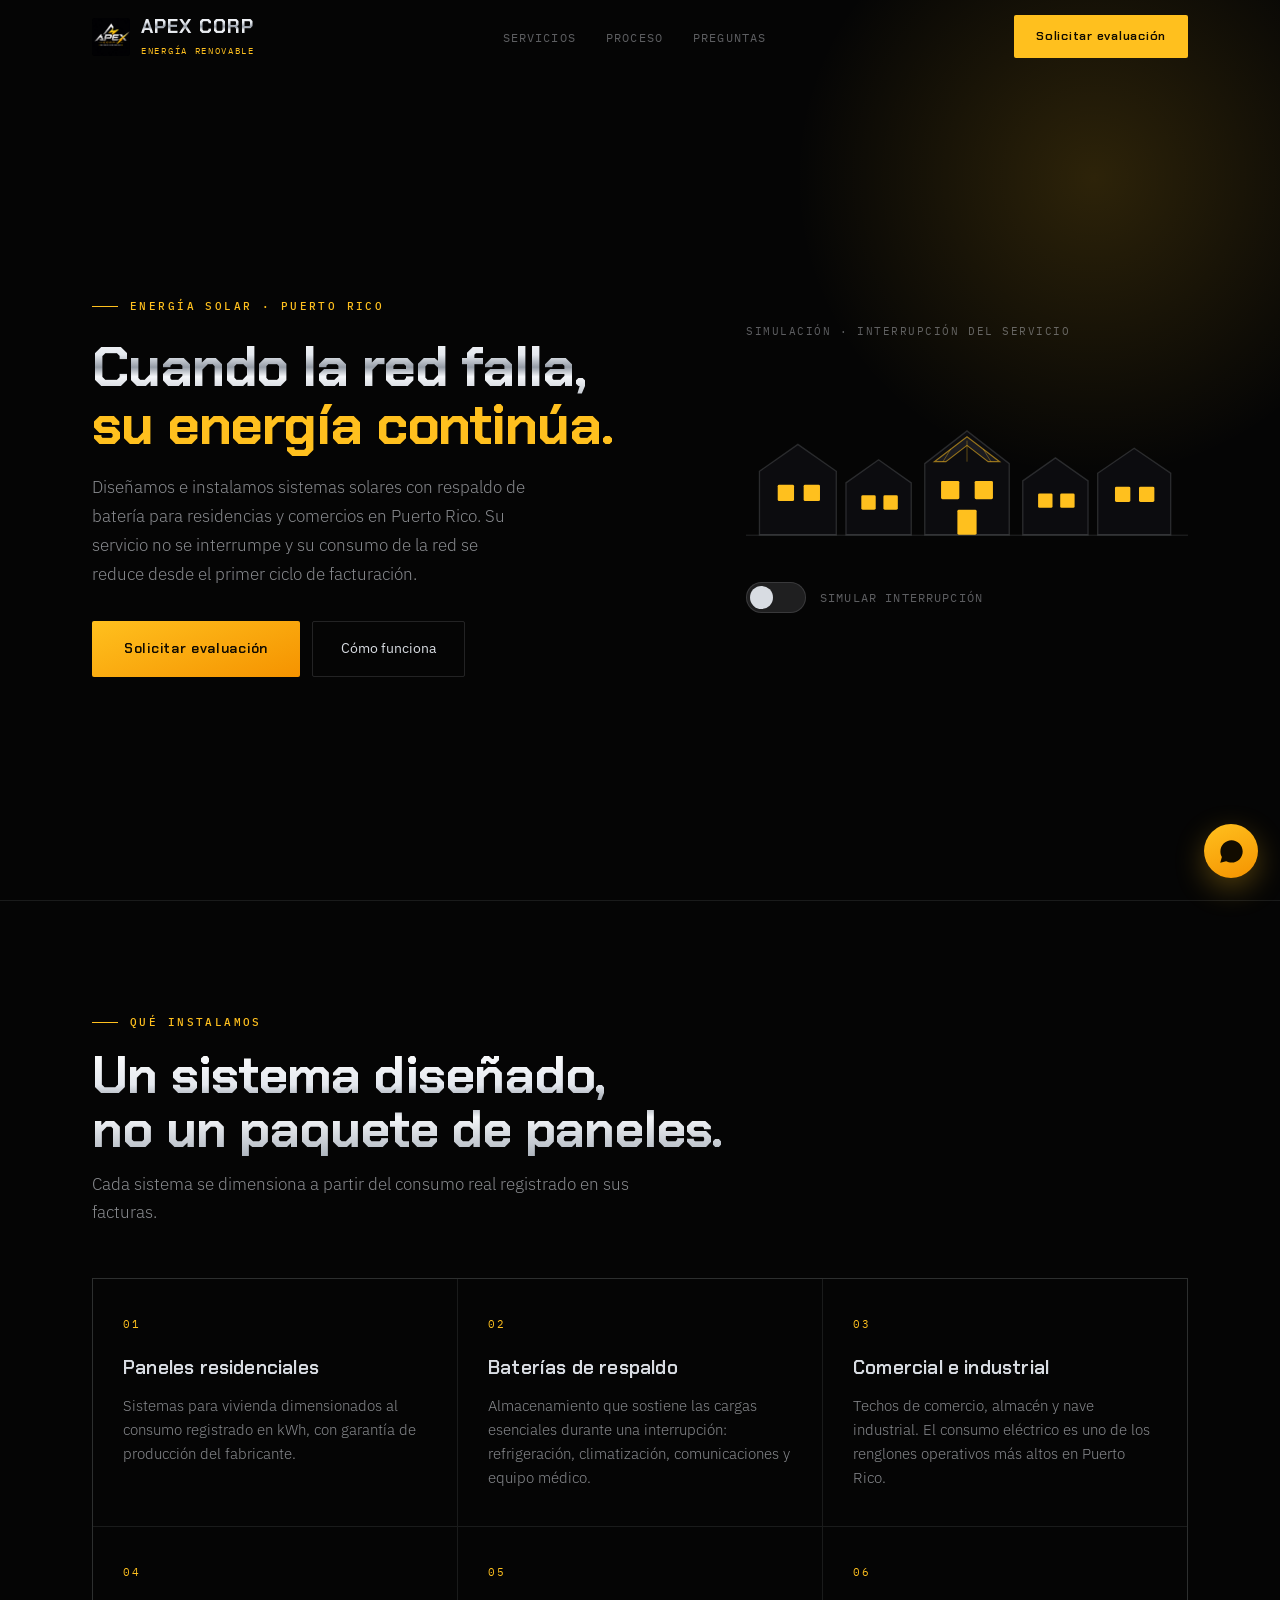
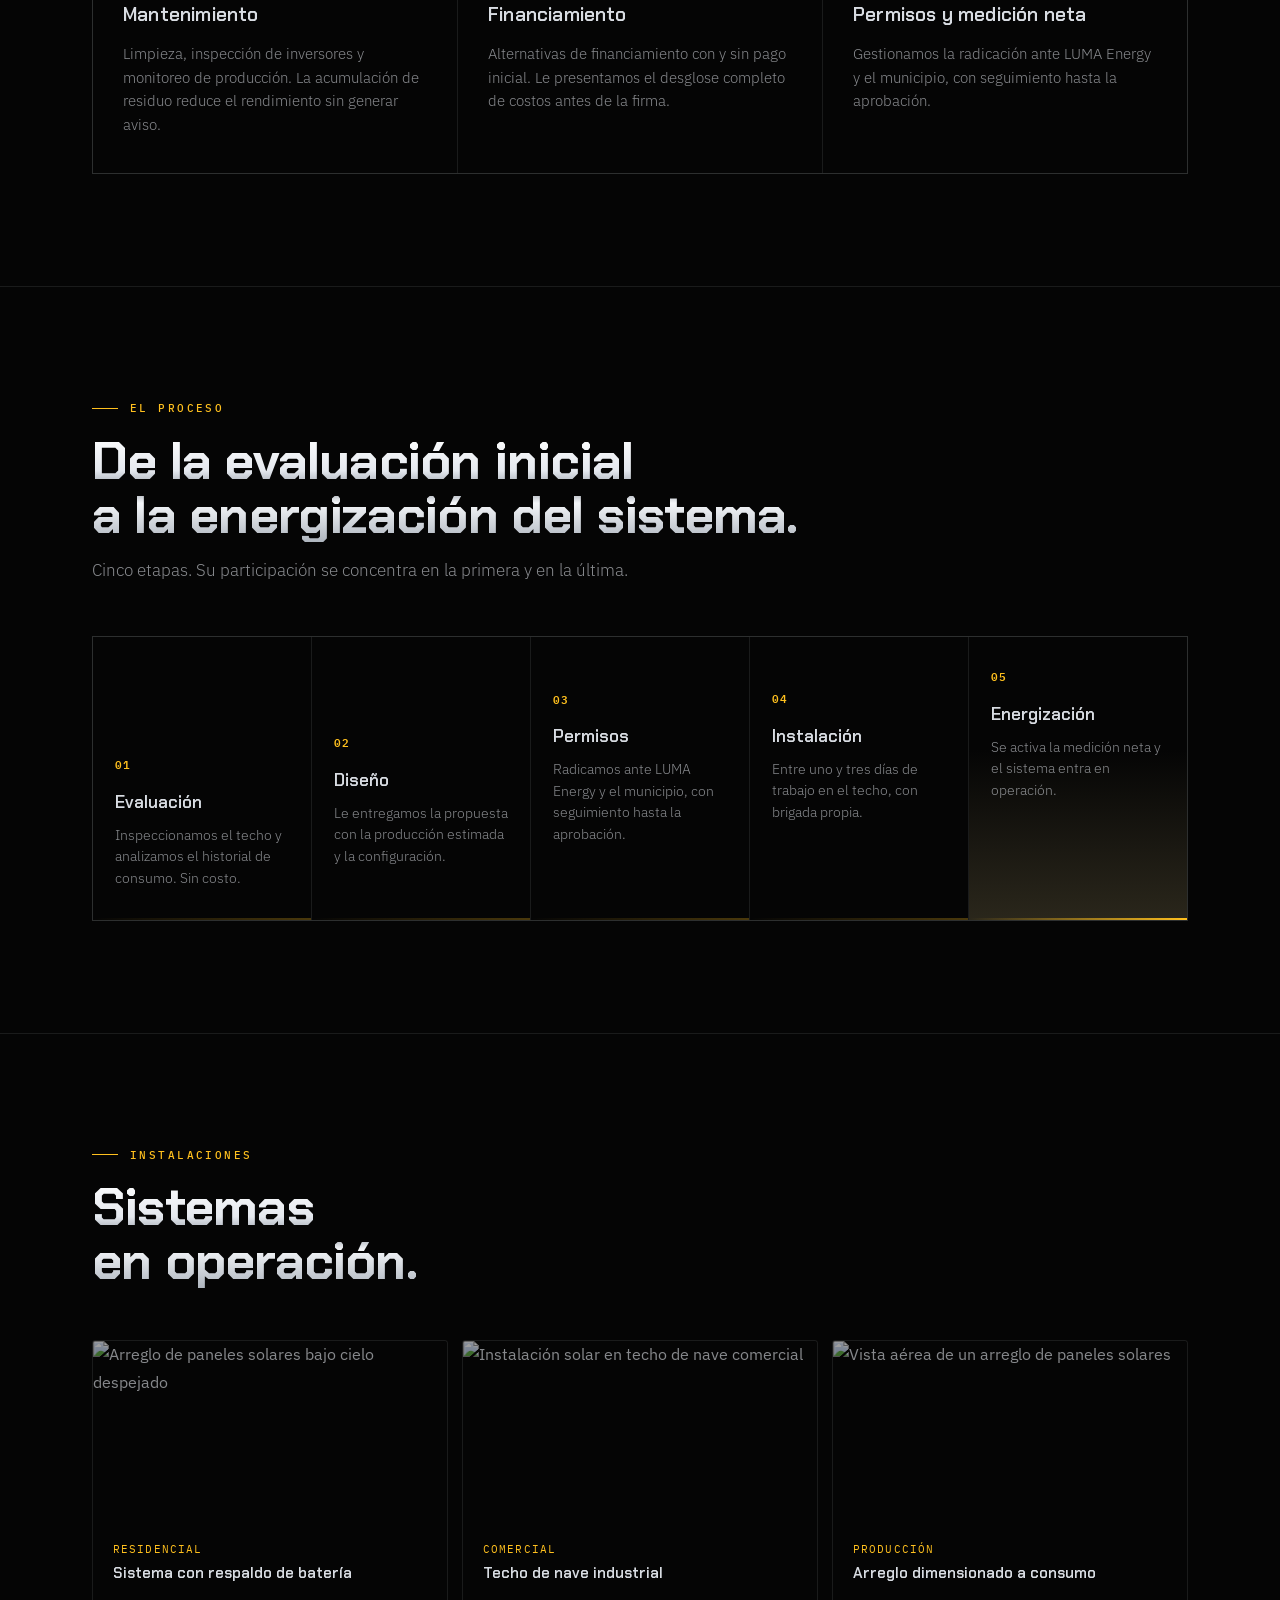
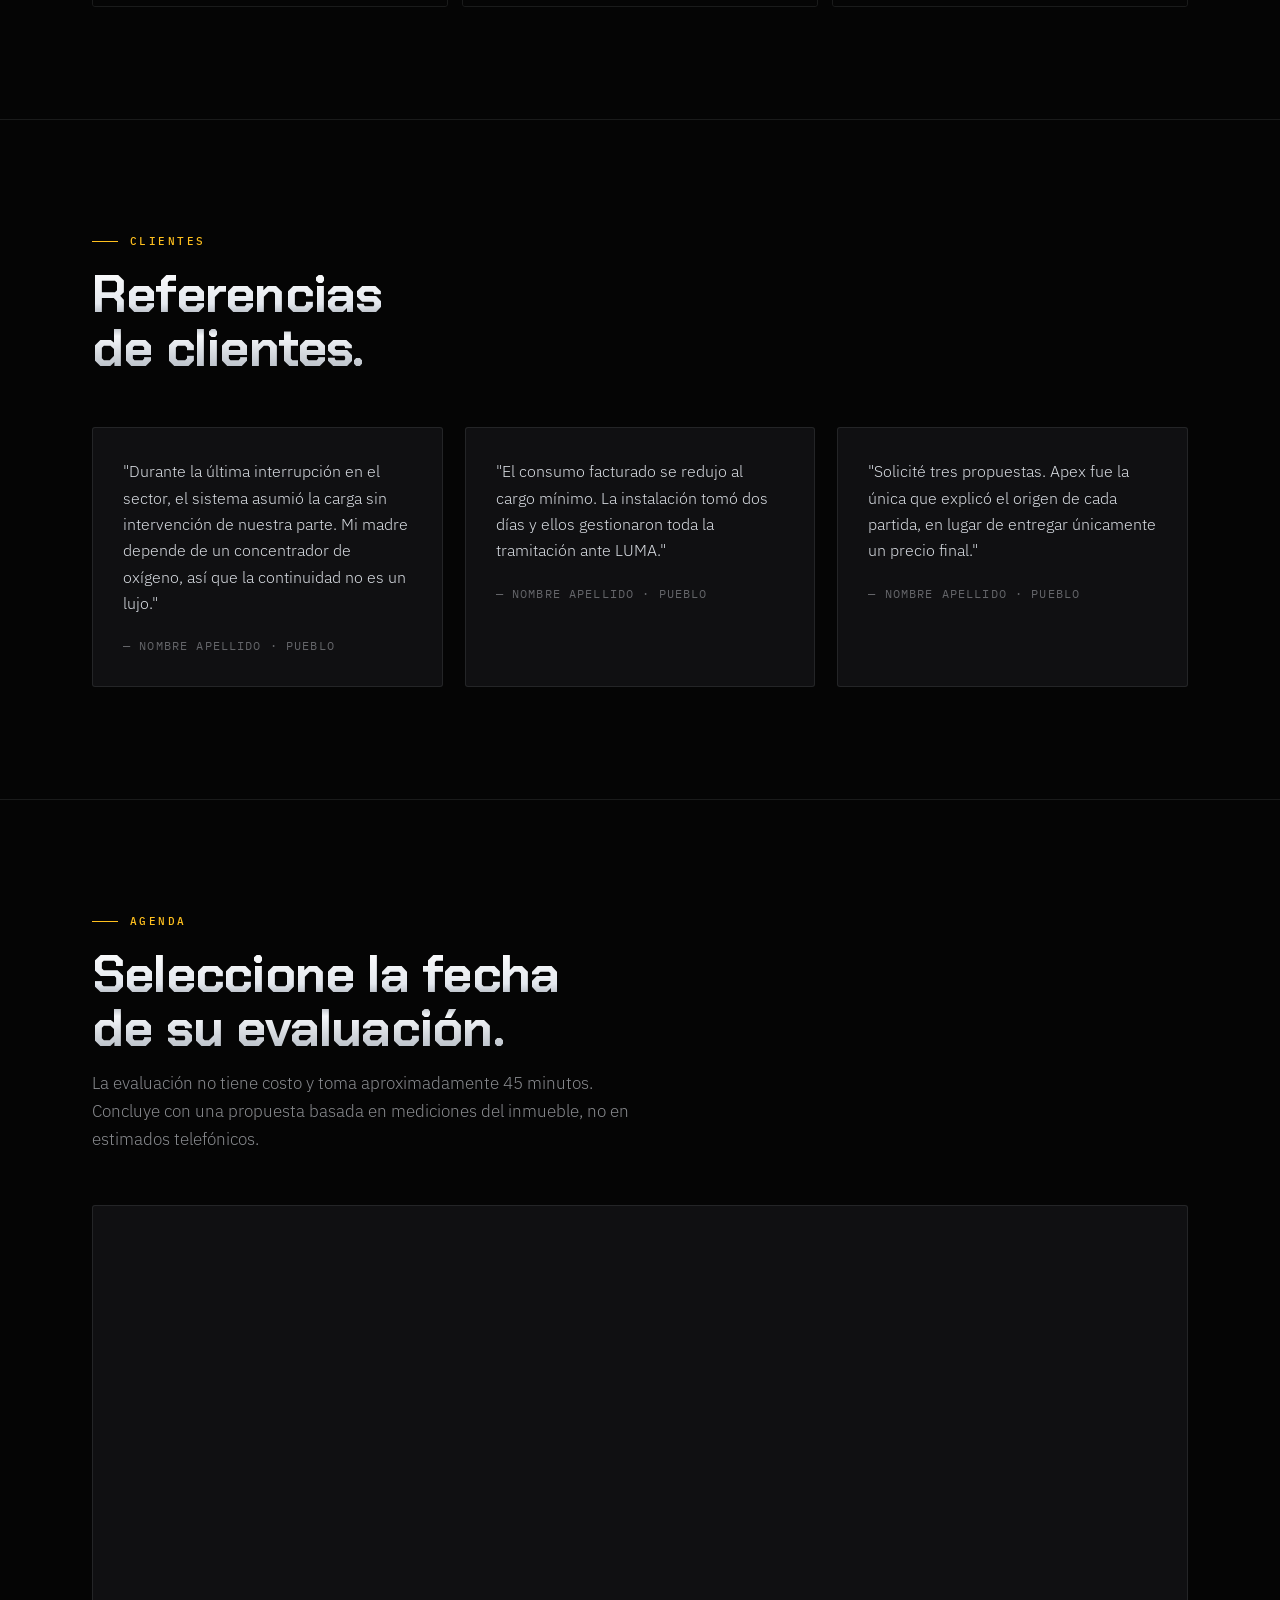
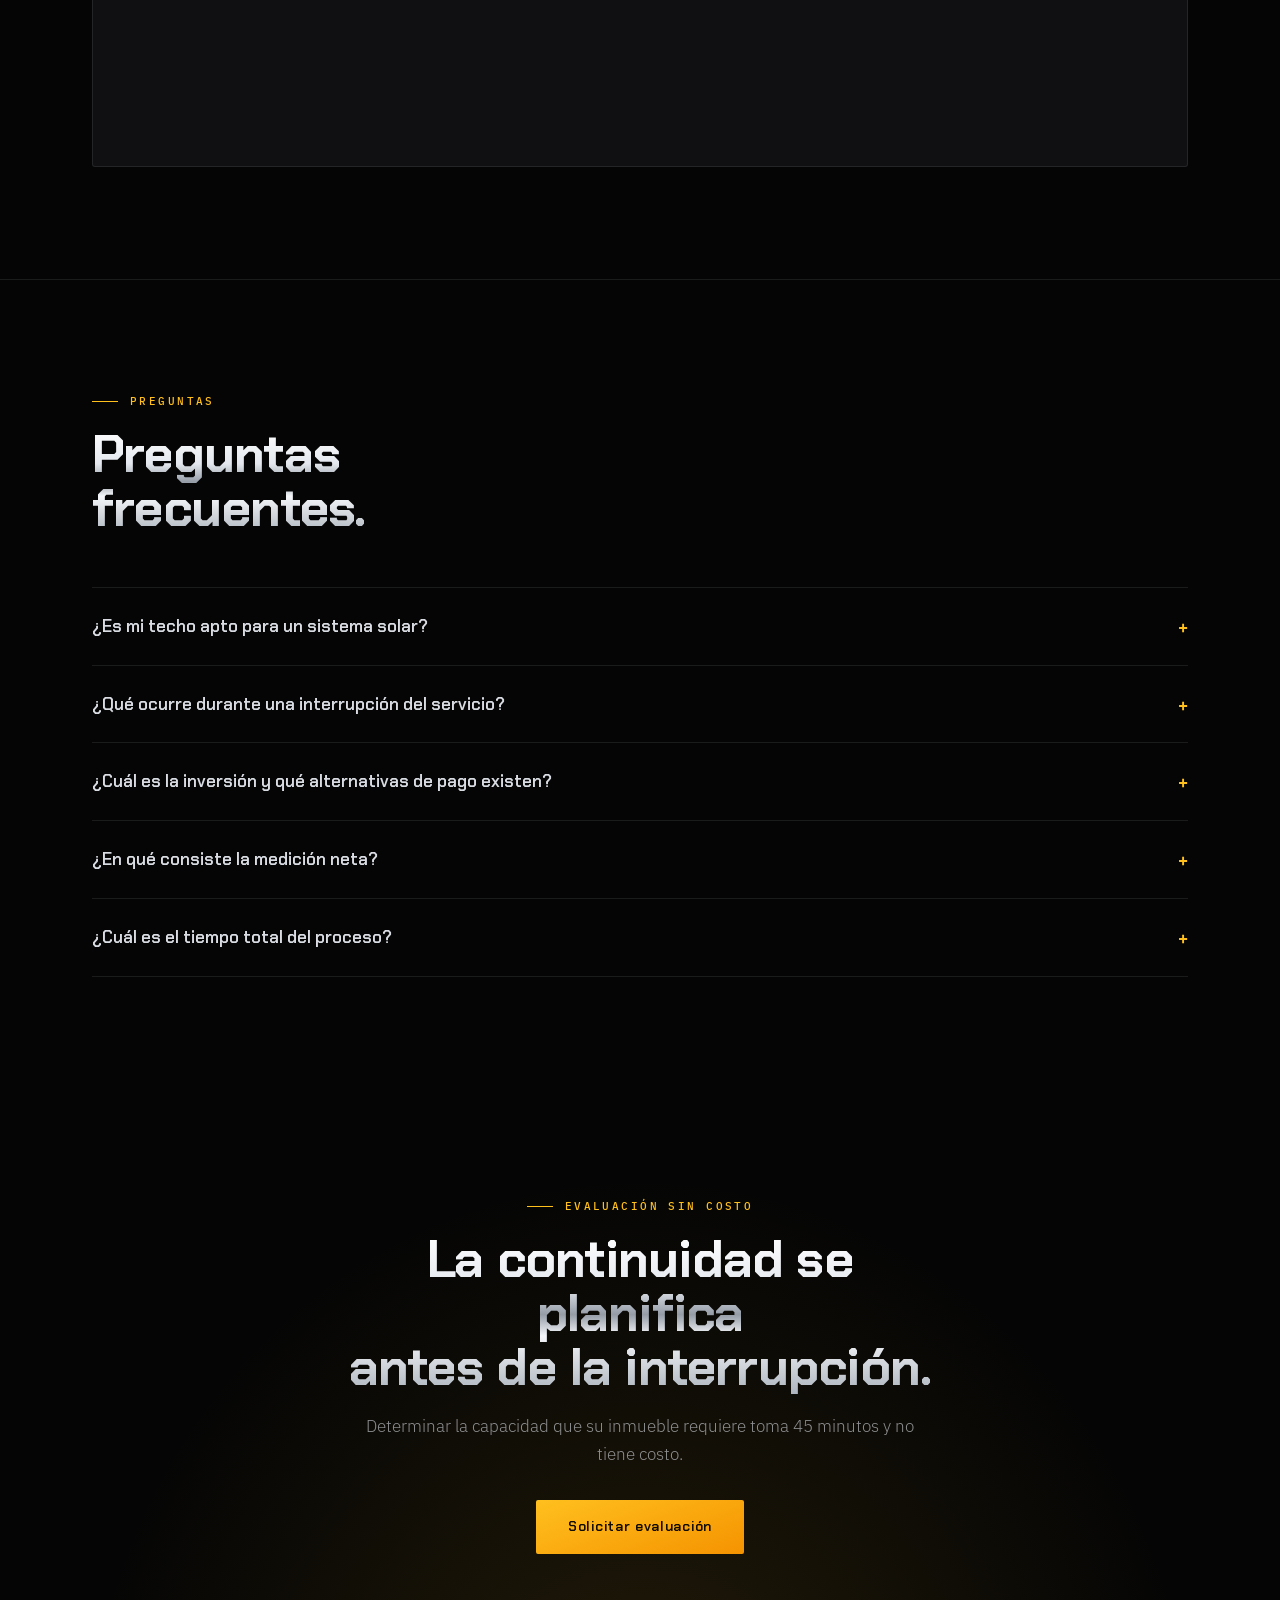
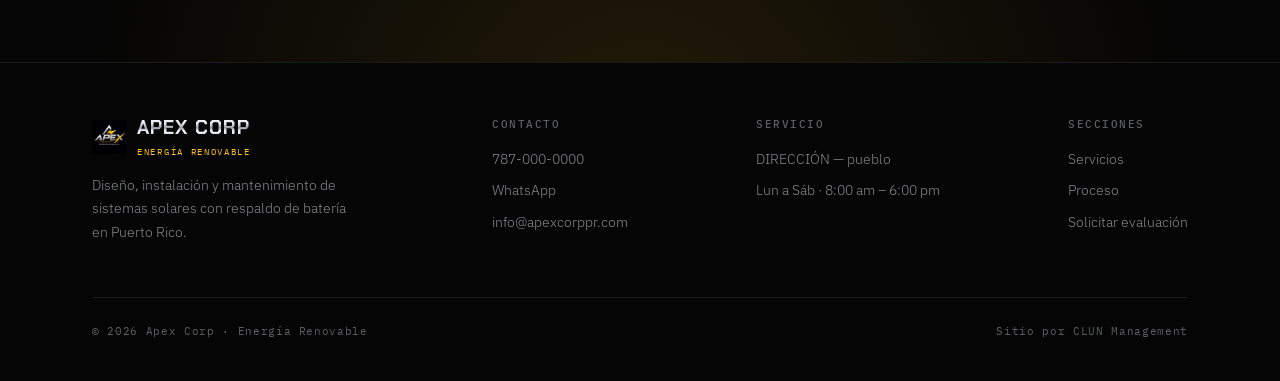
==== commit 3ba7b0e1: "Apex Corp: formal register, remove unvalidated savings claims Rewrite the copy from conversational t" ====
--- a/apex-corp.html
+++ b/apex-corp.html
@@ -4,7 +4,7 @@
 <meta charset="UTF-8" />
 <meta name="viewport" content="width=device-width, initial-scale=1.0" />
 <title>Apex Corp · Energía Renovable en Puerto Rico</title>
-<meta name="description" content="Sistemas solares con baterías de respaldo en Puerto Rico. Tu casa sigue encendida cuando el barrio se apaga. Evaluación de techo gratis." />
+<meta name="description" content="Diseño e instalación de sistemas solares con respaldo de batería en Puerto Rico. Continuidad de servicio durante interrupciones de la red. Evaluación sin costo." />
 
 <!--
   ════════════════════════════════════════════════════════════════
@@ -17,7 +17,14 @@
   5. PUEBLO/ZONA   buscar  DIRECCIÓN
   6. TESTIMONIOS   buscar  TESTIMONIO       (son de ejemplo)
   7. PROYECTOS     buscar  unsplash.com     (fotos reales de instalaciones)
-  8. MÉTRICAS      buscar  MÉTRICA          (confirmar cifras con el cliente)
+
+  RETIRADO A PROPÓSITO — no reactivar sin datos validados por Apex Corp:
+  · Calculadora de ahorro. Se eliminó por completo (HTML, CSS y JS).
+    Sus supuestos de cobertura no estaban confirmados por el cliente.
+  · Métricas del hero. El bloque .trust quedó comentado en el HTML;
+    buscar "MÉTRICAS DEL HERO". El CSS sigue disponible.
+
+  Registro del texto: usted, formal. Mantenerlo si se añade contenido.
   ════════════════════════════════════════════════════════════════
 -->
 
@@ -56,7 +63,10 @@
 button{font:inherit;color:inherit;background:none;border:none;cursor:pointer}
 :focus-visible{outline:2px solid var(--oro);outline-offset:3px;border-radius:2px}
 
-.wrap{max-width:var(--wrap);margin-inline:auto;padding-inline:32px}
+/* width:100% es necesario porque .hero es flex y un flex item se ajusta
+   a su contenido: sin esto el wrap del hero no alcanza los 1160px y queda
+   desalineado respecto al nav. En contexto de bloque no cambia nada. */
+.wrap{width:100%;max-width:var(--wrap);margin-inline:auto;padding-inline:32px}
 
 /* Lettering metálico del logo */
 .cromado{
@@ -124,13 +134,14 @@
   background:radial-gradient(circle,rgba(255,192,30,.16),transparent 62%);
   pointer-events:none;transition:opacity .9s ease;
 }
-.hero__grid{position:relative;z-index:2;display:grid;grid-template-columns:1.05fr .95fr;gap:64px;align-items:center}
+.hero__grid{position:relative;z-index:2;display:grid;grid-template-columns:1.15fr .85fr;gap:56px;align-items:center}
 /* los hijos de grid traen min-width:auto, y el SVG del barrio mide 460px
    intrínsecos: sin esto la columna estira el layout y desborda en móvil */
 .hero__grid>*,.calc>*{min-width:0}
 .hero__title{
   font-family:var(--disp);font-weight:700;
-  font-size:clamp(42px,6.6vw,86px);line-height:.97;letter-spacing:-.025em;
+  font-size:clamp(33px,4.9vw,56px);line-height:1.03;letter-spacing:-.02em;
+  text-wrap:balance;
   margin:22px 0 20px;
 }
 .hero__title em{font-style:normal;color:var(--oro);display:block}
@@ -193,28 +204,6 @@
 .sec__head{margin-bottom:52px}
 .sec__head .h2{margin:16px 0 14px}
 
-/* Factura / calculadora */
-.calc{display:grid;grid-template-columns:.85fr 1.15fr;gap:52px;align-items:start}
-.calc__box{background:var(--carbon);border:1px solid var(--linea);border-radius:3px;padding:32px}
-.calc__lab{font-family:var(--mono);font-size:11px;letter-spacing:.14em;text-transform:uppercase;color:var(--cromo-4);display:block;margin-bottom:12px}
-.calc__field{display:flex;align-items:center;gap:8px;border-bottom:1px solid var(--cromo-2);padding-bottom:10px}
-.calc__field span{font-family:var(--mono);font-size:28px;color:var(--cromo-4)}
-.calc__field input{
-  font-family:var(--mono);font-size:30px;font-weight:600;color:var(--cromo);
-  background:none;border:none;width:100%;padding:0;
-}
-.calc__field input:focus{outline:none}
-.calc__hint{font-size:12.5px;color:var(--cromo-4);margin-top:14px}
-.calc__slider{width:100%;margin-top:22px;accent-color:var(--oro)}
-
-.out{display:grid;gap:1px;background:var(--linea);border:1px solid var(--linea);border-radius:3px;overflow:hidden}
-.out__row{background:var(--carbon);padding:22px 26px;display:flex;justify-content:space-between;align-items:baseline;gap:16px}
-.out__row dt{font-size:14px;color:var(--cromo-6);font-weight:300}
-.out__row dd{font-family:var(--mono);font-size:22px;font-weight:600;color:var(--cromo)}
-.out__row--alza{background:var(--carbon-2)}
-.out__row--alza dd{color:var(--oro);font-size:30px}
-.out__nota{font-size:12px;color:var(--cromo-4);margin-top:16px;line-height:1.6}
-
 /* Servicios */
 .serv{display:grid;grid-template-columns:repeat(3,1fr);gap:1px;background:var(--linea);border:1px solid var(--linea)}
 .serv__it{background:var(--negro);padding:36px 30px;transition:background .3s}
@@ -340,13 +329,12 @@
     </a>
     <nav>
       <ul class="nav__links">
-        <li><a href="#ahorro">Tu factura</a></li>
         <li><a href="#servicios">Servicios</a></li>
         <li><a href="#proceso">Proceso</a></li>
         <li><a href="#preguntas">Preguntas</a></li>
       </ul>
     </nav>
-    <a href="#agendar" class="nav__cta">Agendar evaluación</a>
+    <a href="#agendar" class="nav__cta">Solicitar evaluación</a>
   </div>
 </header>
 
@@ -358,24 +346,35 @@
 
     <div>
       <span class="eyebrow">Energía solar · Puerto Rico</span>
-      <h1 class="hero__title"><span class="cromado">Cuando el barrio</span><em>se apaga,</em><span class="cromado">tu casa no.</span></h1>
-      <p class="hero__sub">Instalamos paneles con baterías de respaldo. Tu nevera, tus abanicos y tu internet siguen andando — y tu factura de LUMA baja desde el primer ciclo.</p>
+      <h1 class="hero__title"><span class="cromado">Cuando la red falla,</span><em>su energía continúa.</em></h1>
+      <p class="hero__sub">Diseñamos e instalamos sistemas solares con respaldo de batería para residencias y comercios en Puerto Rico. Su servicio no se interrumpe y su consumo de la red se reduce desde el primer ciclo de facturación.</p>
       <div class="hero__acts">
-        <a href="#agendar" class="btn-oro">Agenda tu evaluación gratis</a>
-        <a href="#ahorro" class="btn-linea">Calcula tu ahorro</a>
-      </div>
-
-      <div class="trust">
-        <div><b><em>+</em>450</b><span>Techos instalados<!-- MÉTRICA --></span></div>
-        <div><b>25 <em>años</em></b><span>Garantía de paneles</span></div>
-        <div><b><em>0</em></b><span>Apagones desde entonces</span></div>
-      </div>
+        <a href="#agendar" class="btn-oro">Solicitar evaluación</a>
+        <a href="#proceso" class="btn-linea">Cómo funciona</a>
+      </div>
+
+      <!--
+        MÉTRICAS DEL HERO — retiradas a propósito.
+        Aquí iba una fila de cifras (instalaciones completadas, años de
+        garantía, interrupciones). Se quitaron porque no estaban validadas
+        por el cliente, y publicar cifras que Apex Corp no pueda sustentar
+        es un riesgo para ellos.
+
+        Para reactivarla: descomentar y sustituir por datos verificados.
+        El CSS de .trust sigue en la hoja de estilo, listo para usarse.
+
+        <div class="trust">
+          <div><b><em>+</em>000</b><span>Instalaciones completadas</span></div>
+          <div><b>00 <em>años</em></b><span>Garantía del fabricante</span></div>
+          <div><b><em>0</em></b><span>Interrupciones reportadas</span></div>
+        </div>
+      -->
     </div>
 
     <!-- FIRMA: simulador de apagón -->
     <div class="barrio">
-      <span class="barrio__cap">Tu cuadra, esta noche</span>
-      <svg viewBox="0 0 460 210" role="img" aria-label="Ilustración de una cuadra: al simular un apagón todas las casas quedan a oscuras menos la que tiene Apex.">
+      <span class="barrio__cap">Simulación · interrupción del servicio</span>
+      <svg viewBox="0 0 460 210" role="img" aria-label="Ilustración de un sector residencial: al simular una interrupción del servicio, todas las viviendas quedan sin energía excepto la que cuenta con sistema Apex.">
         <defs>
           <radialGradient id="halo">
             <stop offset="0%" stop-color="#FFC01E" stop-opacity=".42"/>
@@ -421,44 +420,12 @@
       </svg>
 
       <div class="sw">
-        <button class="sw__btn" id="swApagon" role="switch" aria-checked="false" aria-label="Simular un apagón en la cuadra"></button>
-        <span class="sw__label" id="swLabel">Simula un apagón</span>
-      </div>
-      <p class="sw__msg" id="swMsg">Tu vecindario se fue. Tu casa no.</p>
-    </div>
-
-  </div>
-</section>
-
-<!-- CALCULADORA -->
-<section class="sec" id="ahorro">
-  <div class="wrap">
-    <div class="sec__head rev">
-      <span class="eyebrow">Tu factura</span>
-      <h2 class="h2 cromado">Lo que pagas hoy,<br>y lo que dejarías de pagar.</h2>
-      <p class="lead">Mueve tu factura promedio de LUMA. El cálculo asume que un sistema bien dimensionado cubre cerca del 90 % de tu consumo.</p>
-    </div>
-
-    <div class="calc rev">
-      <div class="calc__box">
-        <label class="calc__lab" for="factura">Tu factura mensual promedio</label>
-        <div class="calc__field">
-          <span>$</span>
-          <input type="number" id="factura" value="245" min="40" max="1200" step="5" inputmode="numeric" />
-        </div>
-        <input type="range" class="calc__slider" id="rango" value="245" min="40" max="1200" step="5" aria-label="Ajustar factura mensual" />
-        <p class="calc__hint">La factura promedio residencial en Puerto Rico ronda los $180–$280 mensuales.</p>
-      </div>
-
-      <div>
-        <dl class="out">
-          <div class="out__row"><dt>Ahorro estimado al mes</dt><dd id="oMes">$221</dd></div>
-          <div class="out__row"><dt>Ahorro al año</dt><dd id="oAno">$2,646</dd></div>
-          <div class="out__row out__row--alza"><dt>En 25 años, la vida útil del sistema</dt><dd id="oVida">$66,150</dd></div>
-        </dl>
-        <p class="out__nota">Estimado, no cotización. La cifra real depende de tu consumo en kWh, la orientación y sombra de tu techo, y el equipo que se instale. No incluye el aumento anual de tarifa, que empujaría el ahorro hacia arriba, ni el crédito contributivo federal. En la evaluación te damos el número exacto de tu techo.</p>
-      </div>
-    </div>
+        <button class="sw__btn" id="swApagon" role="switch" aria-checked="false" aria-label="Simular una interrupción del servicio eléctrico"></button>
+        <span class="sw__label" id="swLabel">Simular interrupción</span>
+      </div>
+      <p class="sw__msg" id="swMsg">El sector quedó sin servicio. Su sistema continúa operando.</p>
+    </div>
+
   </div>
 </section>
 
@@ -467,40 +434,40 @@
   <div class="wrap">
     <div class="sec__head rev">
       <span class="eyebrow">Qué instalamos</span>
-      <h2 class="h2 cromado">Un sistema, no una<br>caja de paneles.</h2>
-      <p class="lead">Dimensionamos según tu consumo real, no según lo que sobra en almacén.</p>
+      <h2 class="h2 cromado">Un sistema diseñado,<br>no un paquete de paneles.</h2>
+      <p class="lead">Cada sistema se dimensiona a partir del consumo real registrado en sus facturas.</p>
     </div>
 
     <div class="serv rev">
       <div class="serv__it">
         <span class="serv__n">01</span>
         <h3 class="serv__t">Paneles residenciales</h3>
-        <p class="serv__d">Sistemas para casa dimensionados a tu consumo en kWh, con garantía de producción a 25 años.</p>
+        <p class="serv__d">Sistemas para vivienda dimensionados al consumo registrado en kWh, con garantía de producción del fabricante.</p>
       </div>
       <div class="serv__it">
         <span class="serv__n">02</span>
         <h3 class="serv__t">Baterías de respaldo</h3>
-        <p class="serv__d">Almacenamiento que sostiene lo esencial durante un apagón: nevera, abanicos, internet, luces y equipo médico.</p>
+        <p class="serv__d">Almacenamiento que sostiene las cargas esenciales durante una interrupción: refrigeración, climatización, comunicaciones y equipo médico.</p>
       </div>
       <div class="serv__it">
         <span class="serv__n">03</span>
         <h3 class="serv__t">Comercial e industrial</h3>
-        <p class="serv__d">Techos de negocio, almacén y nave. Reduce el renglón de luz, que en Puerto Rico suele ser el segundo gasto más alto.</p>
+        <p class="serv__d">Techos de comercio, almacén y nave industrial. El consumo eléctrico es uno de los renglones operativos más altos en Puerto Rico.</p>
       </div>
       <div class="serv__it">
         <span class="serv__n">04</span>
         <h3 class="serv__t">Mantenimiento</h3>
-        <p class="serv__d">Limpieza, revisión de inversores y monitoreo de producción. Un panel sucio produce menos y nadie te avisa.</p>
+        <p class="serv__d">Limpieza, inspección de inversores y monitoreo de producción. La acumulación de residuo reduce el rendimiento sin generar aviso.</p>
       </div>
       <div class="serv__it">
         <span class="serv__n">05</span>
         <h3 class="serv__t">Financiamiento</h3>
-        <p class="serv__d">Opciones sin pronto, con pago mensual comparable a lo que ya pagas de luz. Te explicamos los números sin letra chiquita.</p>
+        <p class="serv__d">Alternativas de financiamiento con y sin pago inicial. Le presentamos el desglose completo de costos antes de la firma.</p>
       </div>
       <div class="serv__it">
         <span class="serv__n">06</span>
         <h3 class="serv__t">Permisos y medición neta</h3>
-        <p class="serv__d">Tramitamos con LUMA y el municipio. Tú no haces filas ni persigues documentos.</p>
+        <p class="serv__d">Gestionamos la radicación ante LUMA Energy y el municipio, con seguimiento hasta la aprobación.</p>
       </div>
     </div>
   </div>
@@ -511,35 +478,35 @@
   <div class="wrap">
     <div class="sec__head rev">
       <span class="eyebrow">El proceso</span>
-      <h2 class="h2 cromado">De la primera visita<br>a la primera factura en cero.</h2>
-      <p class="lead">Cinco pasos. Tú solo estás presente en el primero y el último.</p>
+      <h2 class="h2 cromado">De la evaluación inicial<br>a la energización del sistema.</h2>
+      <p class="lead">Cinco etapas. Su participación se concentra en la primera y en la última.</p>
     </div>
 
     <ol class="asc rev">
       <li class="asc__it">
         <span class="asc__n">01</span>
         <h3 class="asc__t">Evaluación</h3>
-        <p class="asc__d">Subimos a tu techo y leemos tus últimas facturas. Gratis y sin compromiso.</p>
+        <p class="asc__d">Inspeccionamos el techo y analizamos el historial de consumo. Sin costo.</p>
       </li>
       <li class="asc__it">
         <span class="asc__n">02</span>
         <h3 class="asc__t">Diseño</h3>
-        <p class="asc__d">Te entregamos la propuesta con producción estimada y el número de paneles.</p>
+        <p class="asc__d">Le entregamos la propuesta con la producción estimada y la configuración.</p>
       </li>
       <li class="asc__it">
         <span class="asc__n">03</span>
         <h3 class="asc__t">Permisos</h3>
-        <p class="asc__d">Radicamos con LUMA y el municipio y damos seguimiento hasta la aprobación.</p>
+        <p class="asc__d">Radicamos ante LUMA Energy y el municipio, con seguimiento hasta la aprobación.</p>
       </li>
       <li class="asc__it">
         <span class="asc__n">04</span>
         <h3 class="asc__t">Instalación</h3>
-        <p class="asc__d">Entre uno y tres días en tu techo, con nuestra propia brigada.</p>
+        <p class="asc__d">Entre uno y tres días de trabajo en el techo, con brigada propia.</p>
       </li>
       <li class="asc__it">
         <span class="asc__n">05</span>
         <h3 class="asc__t">Energización</h3>
-        <p class="asc__d">Se activa la medición neta y empieza a correr el ahorro.</p>
+        <p class="asc__d">Se activa la medición neta y el sistema entra en operación.</p>
       </li>
     </ol>
   </div>
@@ -550,7 +517,7 @@
   <div class="wrap">
     <div class="sec__head rev">
       <span class="eyebrow">Instalaciones</span>
-      <h2 class="h2 cromado">Techos que ya<br>no dependen de la red.</h2>
+      <h2 class="h2 cromado">Sistemas<br>en operación.</h2>
     </div>
     <!-- Sustituir por fotos reales de instalaciones de Apex -->
     <div class="proy rev">
@@ -575,20 +542,20 @@
   <div class="wrap">
     <div class="sec__head rev">
       <span class="eyebrow">Clientes</span>
-      <h2 class="h2 cromado">Lo que dicen<br>después del primer apagón.</h2>
+      <h2 class="h2 cromado">Referencias<br>de clientes.</h2>
     </div>
     <!-- TESTIMONIO: sustituir por reseñas reales con permiso del cliente -->
     <div class="test rev">
       <div class="test__it">
-        <p class="test__q">"Se fue la luz en toda la calle y nosotros ni cuenta nos dimos. Mi mamá usa máquina de oxígeno, así que para nosotros eso no tiene precio."</p>
+        <p class="test__q">"Durante la última interrupción en el sector, el sistema asumió la carga sin intervención de nuestra parte. Mi madre depende de un concentrador de oxígeno, así que la continuidad no es un lujo."</p>
         <p class="test__a">— Nombre Apellido · Pueblo</p>
       </div>
       <div class="test__it">
-        <p class="test__q">"Pasé de pagar sobre $300 a pagar el cargo mínimo. La instalación fue en dos días y ellos hicieron todo el papeleo con LUMA."</p>
+        <p class="test__q">"El consumo facturado se redujo al cargo mínimo. La instalación tomó dos días y ellos gestionaron toda la tramitación ante LUMA."</p>
         <p class="test__a">— Nombre Apellido · Pueblo</p>
       </div>
       <div class="test__it">
-        <p class="test__q">"Pedí tres cotizaciones. Apex fue la única que me explicó de dónde salía cada número en vez de darme un precio y ya."</p>
+        <p class="test__q">"Solicité tres propuestas. Apex fue la única que explicó el origen de cada partida, en lugar de entregar únicamente un precio final."</p>
         <p class="test__a">— Nombre Apellido · Pueblo</p>
       </div>
     </div>
@@ -600,8 +567,8 @@
   <div class="wrap">
     <div class="sec__head rev">
       <span class="eyebrow">Agenda</span>
-      <h2 class="h2 cromado">Escoge tu día.<br>Nosotros subimos al techo.</h2>
-      <p class="lead">La evaluación es gratis y toma cerca de 45 minutos. Salimos con un número real, no con un estimado de teléfono.</p>
+      <h2 class="h2 cromado">Seleccione la fecha<br>de su evaluación.</h2>
+      <p class="lead">La evaluación no tiene costo y toma aproximadamente 45 minutos. Concluye con una propuesta basada en mediciones del inmueble, no en estimados telefónicos.</p>
     </div>
     <div class="agenda rev">
       <div id="cal-apex"></div>
@@ -614,28 +581,28 @@
   <div class="wrap">
     <div class="sec__head rev">
       <span class="eyebrow">Preguntas</span>
-      <h2 class="h2 cromado">Lo que todo el mundo<br>pregunta primero.</h2>
+      <h2 class="h2 cromado">Preguntas<br>frecuentes.</h2>
     </div>
     <div class="faq rev">
       <div class="faq__it">
-        <button class="faq__q">¿Sirve mi techo? <i>+</i></button>
-        <div class="faq__a"><p>La mayoría de los techos de cemento en Puerto Rico sirven. Lo que decide es la orientación, la sombra de árboles o edificios cercanos y el espacio disponible. Eso se confirma en la evaluación, subiendo al techo — no por teléfono.</p></div>
+        <button class="faq__q">¿Es mi techo apto para un sistema solar? <i>+</i></button>
+        <div class="faq__a"><p>La mayoría de los techos de hormigón en Puerto Rico lo son. Los factores determinantes son la orientación, el sombreado de árboles o estructuras contiguas y el área disponible. Esto se confirma durante la evaluación presencial, no por vía telefónica.</p></div>
       </div>
       <div class="faq__it">
-        <button class="faq__q">¿Qué pasa si hay un apagón? <i>+</i></button>
-        <div class="faq__a"><p>Depende de si tienes batería. Un sistema solo de paneles se apaga junto con la red, por seguridad de los técnicos de línea. Con batería de respaldo, la casa cambia sola a la batería y sigue andando. Por eso en Puerto Rico recomendamos batería casi siempre.</p></div>
+        <button class="faq__q">¿Qué ocurre durante una interrupción del servicio? <i>+</i></button>
+        <div class="faq__a"><p>Depende de si el sistema incluye almacenamiento. Un sistema sin batería se desconecta junto con la red, por seguridad del personal de línea. Con respaldo de batería, el inmueble transfiere la carga automáticamente y mantiene operación. Por las condiciones de la red en Puerto Rico, recomendamos almacenamiento en prácticamente todos los casos.</p></div>
       </div>
       <div class="faq__it">
-        <button class="faq__q">¿Cuánto cuesta y hay que dar pronto? <i>+</i></button>
-        <div class="faq__a"><p>El precio depende del tamaño del sistema, que depende de tu consumo. Hay opciones de financiamiento sin pronto donde el pago mensual queda parecido a lo que ya pagas de luz. En la propuesta te damos el desglose completo, sin cargos escondidos.</p></div>
+        <button class="faq__q">¿Cuál es la inversión y qué alternativas de pago existen? <i>+</i></button>
+        <div class="faq__a"><p>La inversión depende de la capacidad del sistema, que a su vez responde a su consumo. Existen alternativas de financiamiento con y sin pago inicial. La propuesta incluye el desglose completo de partidas, sin cargos no divulgados.</p></div>
       </div>
       <div class="faq__it">
-        <button class="faq__q">¿Qué es la medición neta? <i>+</i></button>
-        <div class="faq__a"><p>Es el acuerdo que permite que la energía que produces de más se acredite a tu cuenta. Cuando tu sistema produce más de lo que consumes, ese excedente entra a la red y se descuenta de tu factura. Nosotros radicamos ese trámite con LUMA por ti.</p></div>
+        <button class="faq__q">¿En qué consiste la medición neta? <i>+</i></button>
+        <div class="faq__a"><p>Es el acuerdo que permite acreditar a su cuenta la energía excedente. Cuando el sistema genera por encima de su consumo, ese excedente se inyecta a la red y se acredita contra su facturación. Apex Corp radica esa gestión ante LUMA Energy en su representación.</p></div>
       </div>
       <div class="faq__it">
-        <button class="faq__q">¿Cuánto tarda todo el proceso? <i>+</i></button>
-        <div class="faq__a"><p>La instalación en sí toma de uno a tres días. Lo que manda el calendario son los permisos y la energización, que dependen de LUMA y del municipio. Te damos una fecha estimada al firmar y te mantenemos al tanto en cada etapa.</p></div>
+        <button class="faq__q">¿Cuál es el tiempo total del proceso? <i>+</i></button>
+        <div class="faq__a"><p>La instalación toma de uno a tres días. El factor determinante del calendario es la permisología y la energización, que dependen de LUMA Energy y del municipio. Al momento de la firma le entregamos una fecha estimada y le informamos el estado en cada etapa.</p></div>
       </div>
     </div>
   </div>
@@ -644,10 +611,10 @@
 <!-- CIERRE -->
 <section class="cierre">
   <div class="wrap">
-    <span class="eyebrow">Evaluación gratis</span>
-    <h2 class="h2 cromado">El próximo apagón<br>ya viene de camino.</h2>
-    <p class="lead">Toma 45 minutos averiguar cuánto costaría que no te afecte.</p>
-    <a href="#agendar" class="btn-oro">Agenda tu evaluación</a>
+    <span class="eyebrow">Evaluación sin costo</span>
+    <h2 class="h2 cromado">La continuidad se planifica<br>antes de la interrupción.</h2>
+    <p class="lead">Determinar la capacidad que su inmueble requiere toma 45 minutos y no tiene costo.</p>
+    <a href="#agendar" class="btn-oro">Solicitar evaluación</a>
   </div>
 </section>
 </main>
@@ -664,7 +631,7 @@
             <span class="nav__tag">Energía Renovable</span>
           </span>
         </div>
-        <p style="max-width:34ch">Sistemas solares con respaldo de batería en Puerto Rico.</p>
+        <p style="max-width:34ch">Diseño, instalación y mantenimiento de sistemas solares con respaldo de batería en Puerto Rico.</p>
       </div>
 
       <div class="pie__col">
@@ -682,10 +649,9 @@
 
       <div class="pie__col">
         <h4>Secciones</h4>
-        <a href="#ahorro">Tu factura</a>
         <a href="#servicios">Servicios</a>
         <a href="#proceso">Proceso</a>
-        <a href="#agendar">Agendar</a>
+        <a href="#agendar">Solicitar evaluación</a>
       </div>
     </div>
 
@@ -696,7 +662,7 @@
   </div>
 </footer>
 
-<a class="wa" href="https://wa.me/17870000000" aria-label="Escríbenos por WhatsApp">
+<a class="wa" href="https://wa.me/17870000000" aria-label="Comuníquese con nosotros por WhatsApp">
   <svg viewBox="0 0 24 24"><path d="M17.47 14.38c-.3-.15-1.75-.86-2.02-.96-.27-.1-.47-.15-.67.15s-.77.96-.94 1.16c-.17.2-.35.22-.64.07-.3-.15-1.25-.46-2.38-1.47-.88-.78-1.47-1.75-1.64-2.05-.17-.3-.02-.46.13-.6.13-.13.3-.35.45-.52.15-.17.2-.3.3-.5.1-.2.05-.37-.02-.52-.07-.15-.67-1.6-.92-2.2-.24-.58-.49-.5-.67-.51h-.57c-.2 0-.52.07-.79.37-.27.3-1.04 1.02-1.04 2.48s1.06 2.88 1.21 3.08c.15.2 2.1 3.2 5.08 4.49.71.3 1.26.49 1.69.63.71.22 1.36.19 1.87.12.57-.09 1.75-.72 2-1.41.25-.7.25-1.29.17-1.41-.07-.12-.27-.2-.57-.35M12.04 2C6.58 2 2.13 6.45 2.13 11.91c0 1.75.46 3.45 1.32 4.95L2 22l5.25-1.38c1.45.79 3.08 1.21 4.79 1.21 5.46 0 9.91-4.45 9.91-9.91C21.95 6.45 17.5 2 12.04 2"/></svg>
 </a>
 
@@ -712,28 +678,8 @@
 sw.addEventListener('click', () => {
   const on = document.body.classList.toggle('apagon');
   sw.setAttribute('aria-checked', String(on));
-  swLabel.textContent = on ? 'Se fue la luz' : 'Simula un apagón';
+  swLabel.textContent = on ? 'Servicio interrumpido' : 'Simular interrupción';
 });
-
-/* Calculadora */
-const factura = document.getElementById('factura');
-const rango   = document.getElementById('rango');
-const oMes = document.getElementById('oMes'),
-      oAno = document.getElementById('oAno'),
-      oVida= document.getElementById('oVida');
-const money = n => '$' + Math.round(n).toLocaleString('en-US');
-const COBERTURA = 0.90;
-
-function calcular(v){
-  const bill = Math.min(1200, Math.max(40, Number(v) || 0));
-  const mes = bill * COBERTURA;
-  oMes.textContent  = money(mes);
-  oAno.textContent  = money(mes * 12);
-  oVida.textContent = money(mes * 12 * 25);
-}
-factura.addEventListener('input', e => { rango.value = e.target.value; calcular(e.target.value); });
-rango.addEventListener('input',   e => { factura.value = e.target.value; calcular(e.target.value); });
-calcular(factura.value);
 
 /* FAQ */
 document.querySelectorAll('.faq__q').forEach(q => {
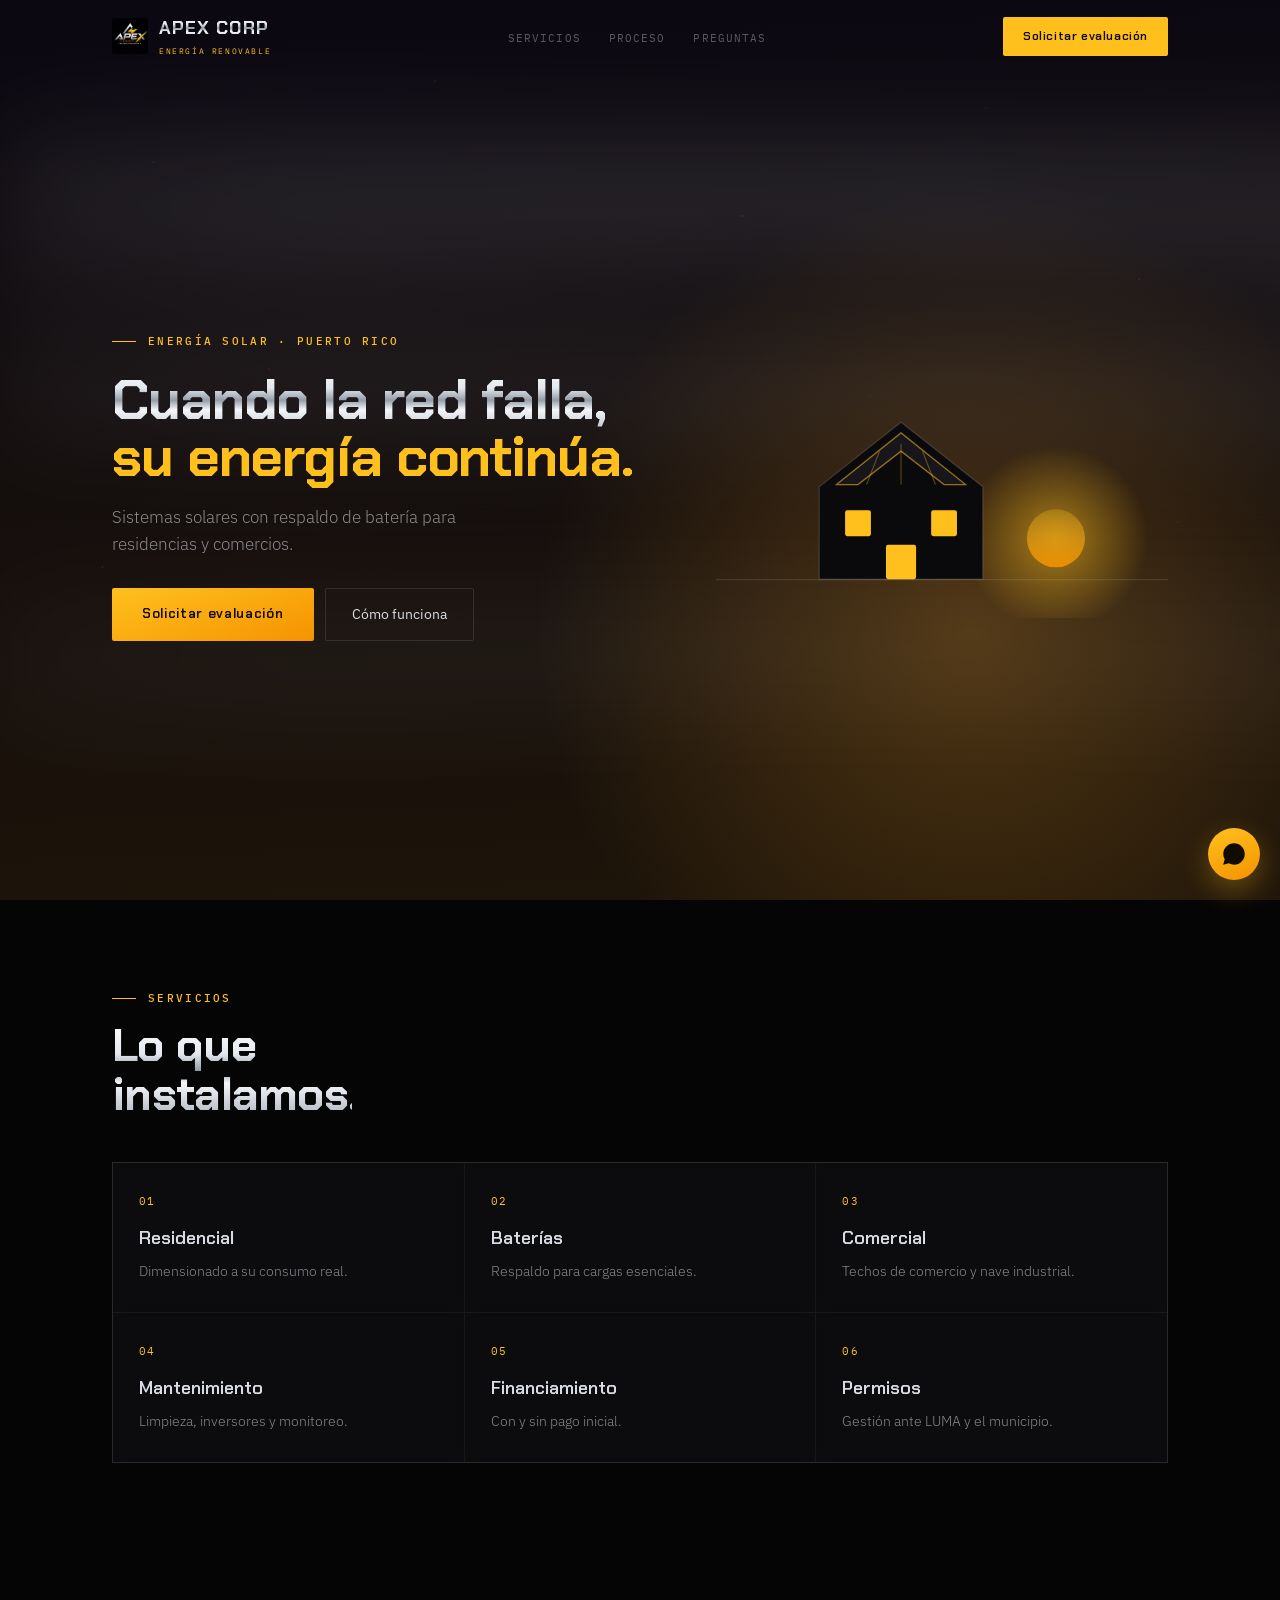
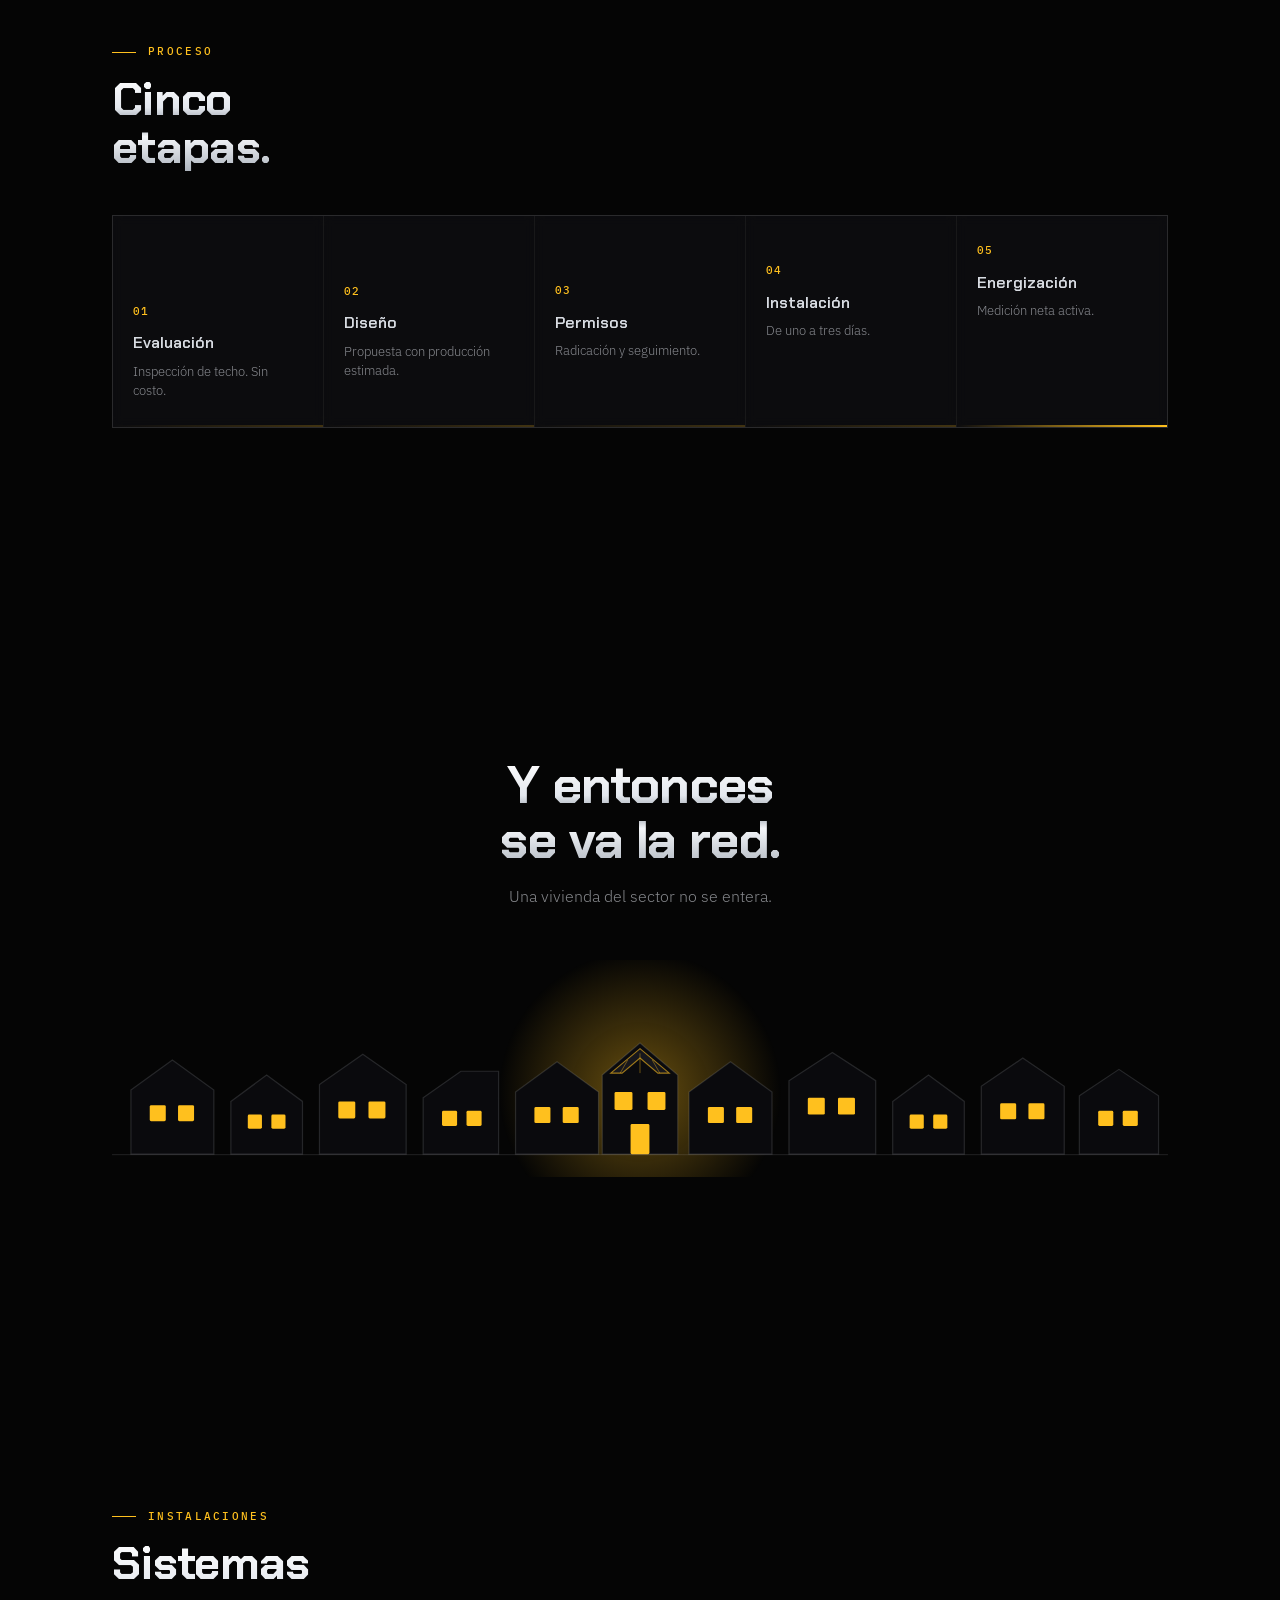
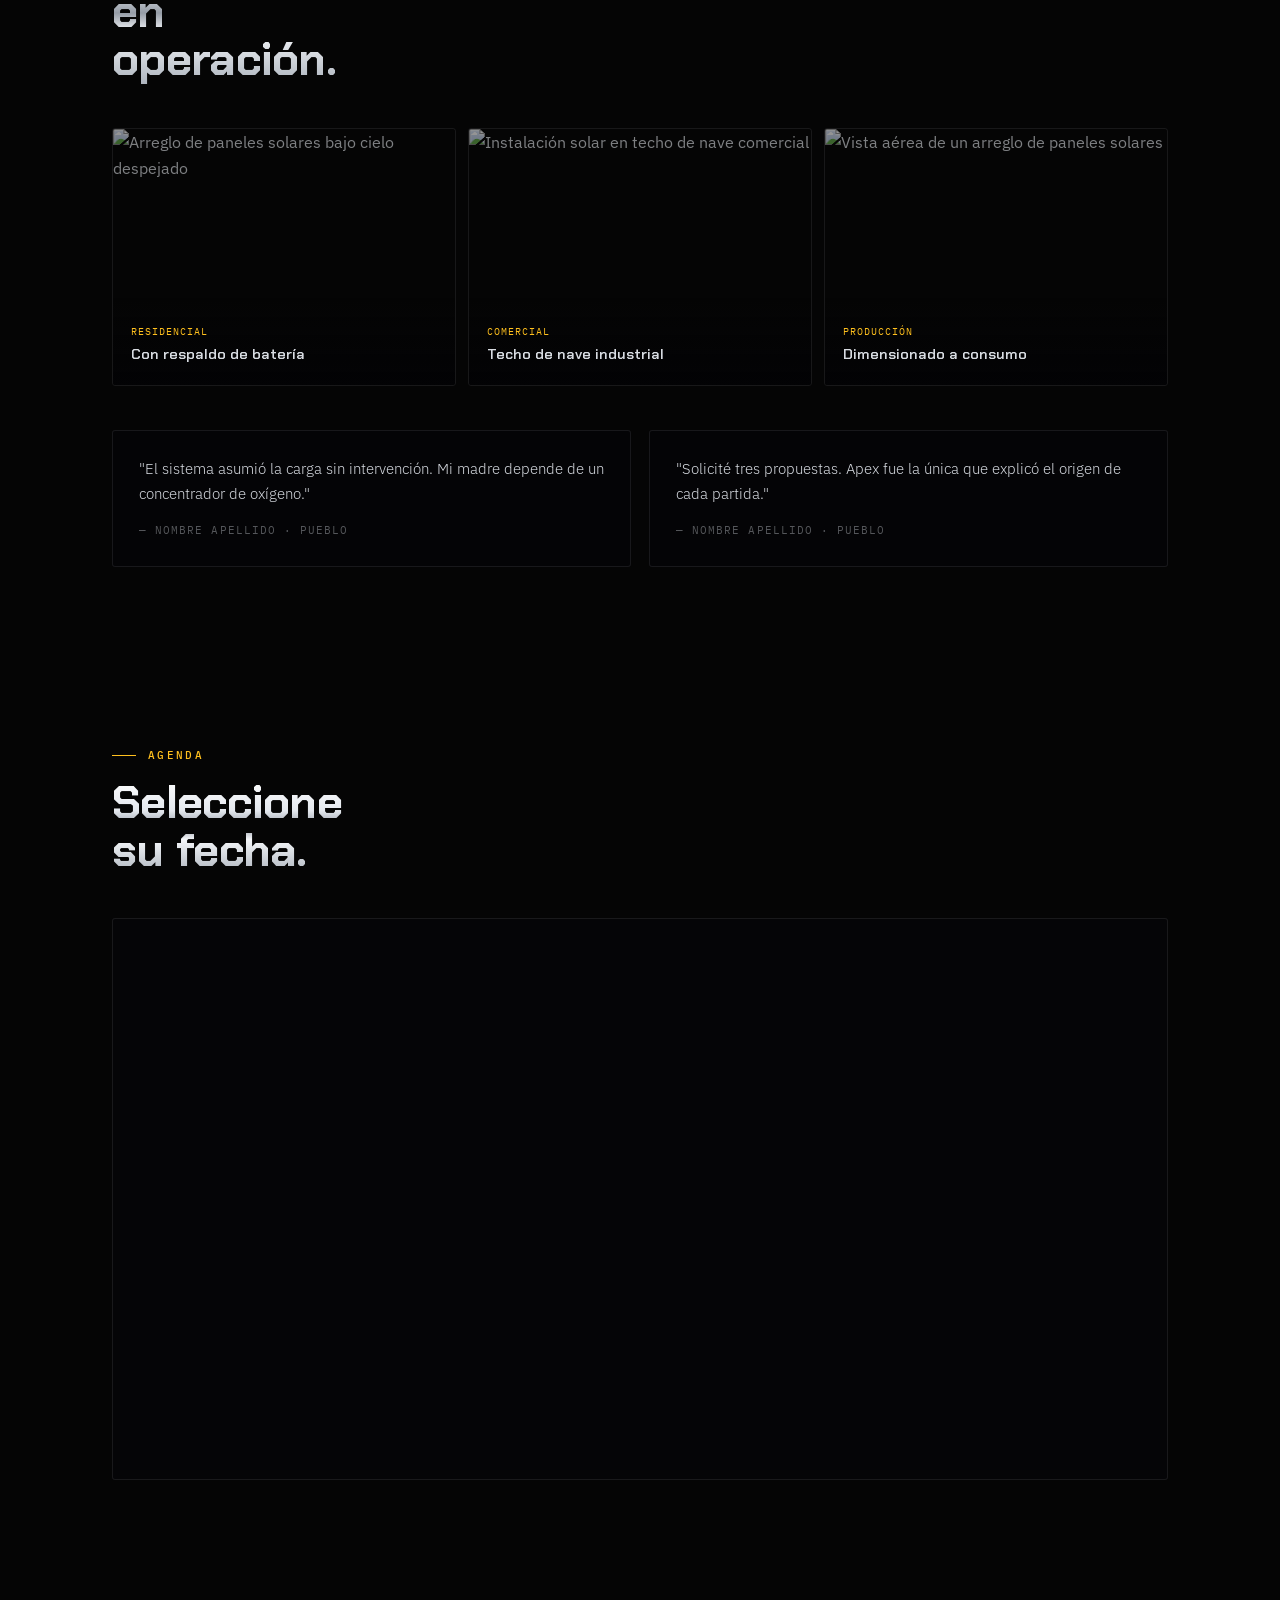
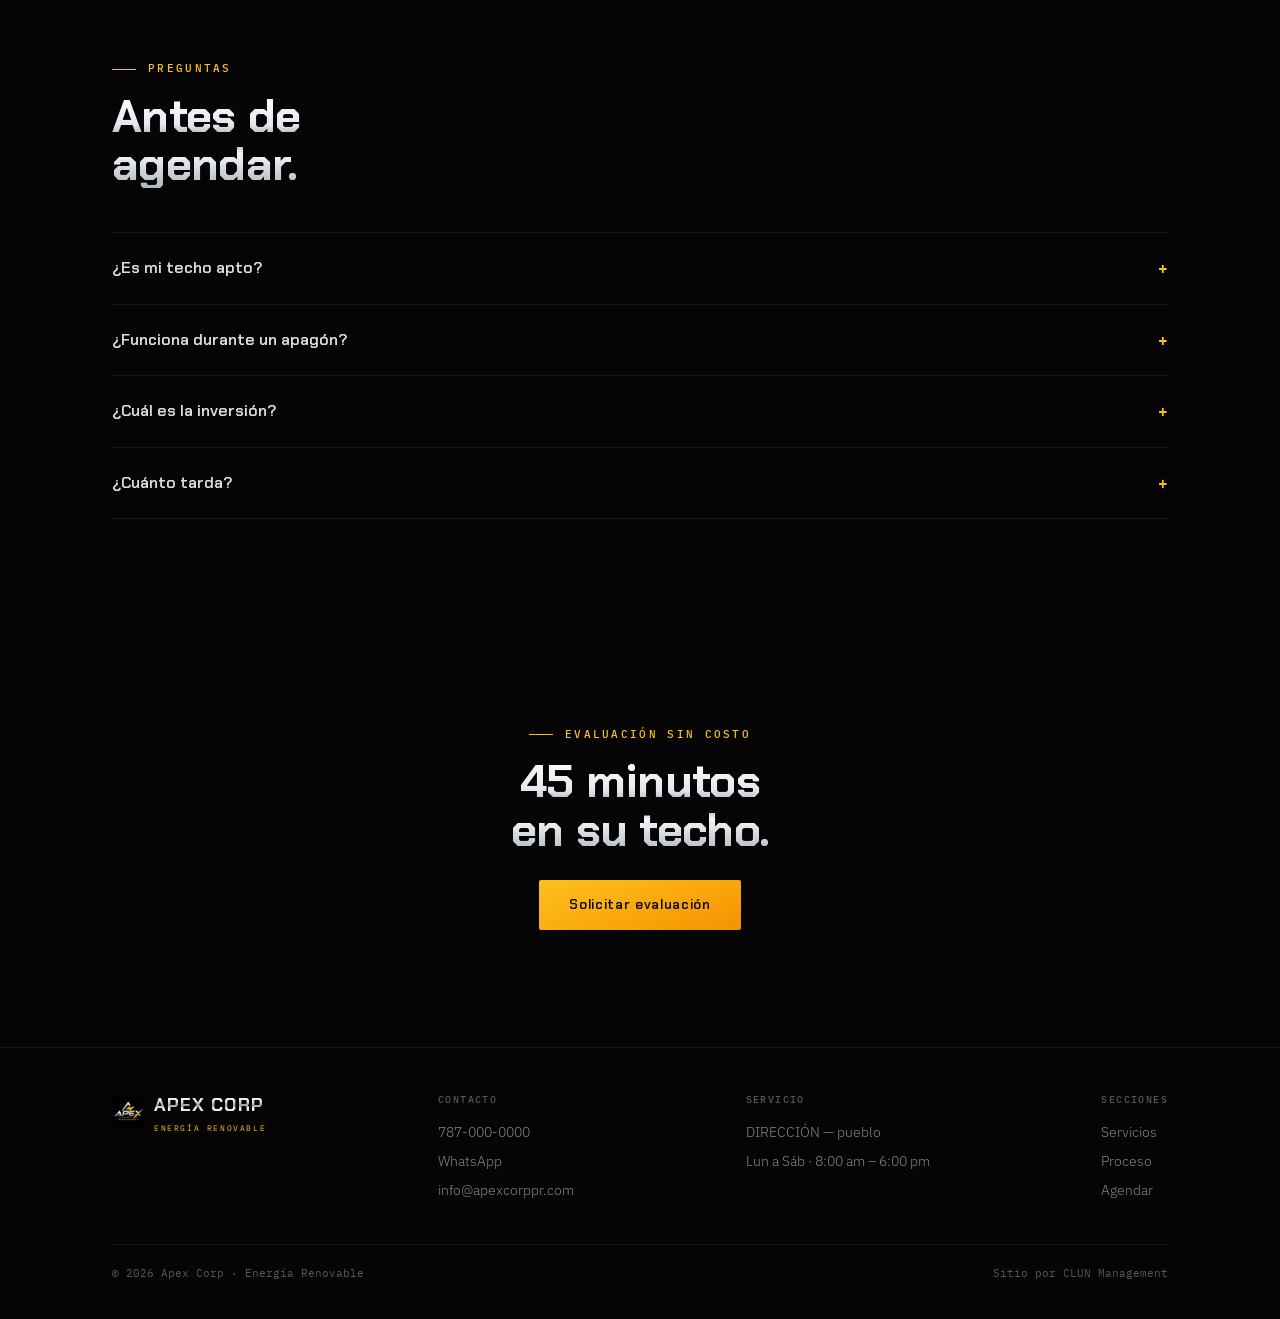
==== commit e8eaa909: "Apex Corp: rebuild around an atmospheric day cycle, cut copy 55% The page had paragraphs where it ne" ====
--- a/apex-corp.html
+++ b/apex-corp.html
@@ -4,71 +4,137 @@
 <meta charset="UTF-8" />
 <meta name="viewport" content="width=device-width, initial-scale=1.0" />
 <title>Apex Corp · Energía Renovable en Puerto Rico</title>
-<meta name="description" content="Diseño e instalación de sistemas solares con respaldo de batería en Puerto Rico. Continuidad de servicio durante interrupciones de la red. Evaluación sin costo." />
+<meta name="description" content="Sistemas solares con respaldo de batería en Puerto Rico. Cuando la red falla, su energía continúa. Evaluación sin costo." />
 
 <!--
   ════════════════════════════════════════════════════════════════
-  APEX CORP — sitio one-page. Reemplazar antes de publicar:
-
-  1. TELÉFONO      buscar  787-000-0000
-  2. WHATSAPP      buscar  17870000000
-  3. EMAIL         buscar  info@apexcorppr.com
-  4. CAL.COM       buscar  apex-corp        (calLink real del cliente)
-  5. PUEBLO/ZONA   buscar  DIRECCIÓN
-  6. TESTIMONIOS   buscar  TESTIMONIO       (son de ejemplo)
-  7. PROYECTOS     buscar  unsplash.com     (fotos reales de instalaciones)
-
-  RETIRADO A PROPÓSITO — no reactivar sin datos validados por Apex Corp:
-  · Calculadora de ahorro. Se eliminó por completo (HTML, CSS y JS).
-    Sus supuestos de cobertura no estaban confirmados por el cliente.
-  · Métricas del hero. El bloque .trust quedó comentado en el HTML;
-    buscar "MÉTRICAS DEL HERO". El CSS sigue disponible.
-
-  Registro del texto: usted, formal. Mantenerlo si se añade contenido.
+  APEX CORP — sitio one-page.
+
+  REEMPLAZAR ANTES DE PUBLICAR
+  1. TELÉFONO    buscar  787-000-0000
+  2. WHATSAPP    buscar  17870000000
+  3. EMAIL       buscar  info@apexcorppr.com
+  4. CAL.COM     buscar  calLink       → "usuario/evento" real de Apex
+  5. PUEBLO      buscar  DIRECCIÓN
+  6. TESTIMONIOS buscar  TESTIMONIO    → son de ejemplo
+  7. PROYECTOS   buscar  unsplash.com  → fotos reales de instalaciones
+
+  ESTRUCTURA ATMOSFÉRICA
+  La página es un ciclo de día. Un lienzo fijo (.cielo) cambia de fase
+  según la sección visible; cada <section> declara data-fase y un
+  IntersectionObserver la escribe en <body data-fase>. Todo el color
+  vive en variables CSS, así que para ajustar una fase se tocan sus
+  tokens y nada más.
+
+    amanecer → dia → tarde → noche → apagon → alba
+
+  El apagón es el eje de la página: al entrar en vista, las ventanas
+  del sector se apagan en cascada y solo queda encendida la vivienda
+  con sistema Apex.
+
+  REGISTRO: usted, formal. Texto deliberadamente breve — la carga
+  narrativa la lleva la atmósfera, no el párrafo.
   ════════════════════════════════════════════════════════════════
 -->
 
 <link rel="icon" href="images/apex-corp-logo.jpg" />
 <link rel="preconnect" href="https://fonts.googleapis.com" />
 <link rel="preconnect" href="https://fonts.gstatic.com" crossorigin />
-<link href="https://fonts.googleapis.com/css2?family=Chakra+Petch:wght@500;600;700&family=IBM+Plex+Mono:wght@400;500;600&family=IBM+Plex+Sans:wght@300;400;500;600&display=swap" rel="stylesheet" />
+<link href="https://fonts.googleapis.com/css2?family=Chakra+Petch:wght@500;600;700&family=IBM+Plex+Mono:wght@400;500&family=IBM+Plex+Sans:wght@300;400;500&display=swap" rel="stylesheet" />
 
 <style>
 :root{
-  --negro:#050505;
-  --carbon:#101012;
-  --carbon-2:#17171b;
   --oro:#FFC01E;
   --oro-hondo:#F59300;
   --cromo:#D8DCE2;
-  --cromo-6:rgba(216,220,226,.62);
-  --cromo-4:rgba(216,220,226,.42);
-  --cromo-2:rgba(216,220,226,.14);
-  --linea:rgba(216,220,226,.10);
+  --cromo-6:rgba(216,220,226,.60);
+  --cromo-4:rgba(216,220,226,.38);
+  --cromo-2:rgba(216,220,226,.13);
+  --linea:rgba(216,220,226,.09);
+
   --disp:'Chakra Petch',system-ui,sans-serif;
   --sans:'IBM Plex Sans',system-ui,sans-serif;
   --mono:'IBM Plex Mono',ui-monospace,monospace;
-  --wrap:1160px;
+  --wrap:1120px;
   --nav-h:74px;
-}
+
+  /* ── tokens de fase: los sobrescribe [data-fase] ── */
+  --cielo-alto:#0a0710;
+  --cielo-bajo:#1a1208;
+  --halo:rgba(255,192,30,.20);
+  --halo-x:78%;  --halo-y:64%;
+  --nubes:.42;
+  --estrellas:0;
+  --piso:#050505;
+}
+
+/* ── FASES ── */
+body[data-fase="amanecer"]{--cielo-alto:#0b0812;--cielo-bajo:#1d1409;--halo:rgba(255,168,40,.24);--halo-x:76%;--halo-y:70%;--nubes:.46;--estrellas:.10}
+body[data-fase="dia"]     {--cielo-alto:#0a0e16;--cielo-bajo:#151a24;--halo:rgba(255,214,120,.20);--halo-x:60%;--halo-y:12%;--nubes:.60;--estrellas:0}
+body[data-fase="tarde"]   {--cielo-alto:#140b06;--cielo-bajo:#20110a;--halo:rgba(245,120,30,.26);--halo-x:24%;--halo-y:76%;--nubes:.40;--estrellas:.18}
+body[data-fase="noche"]   {--cielo-alto:#04050a;--cielo-bajo:#080a12;--halo:rgba(120,150,255,.09);--halo-x:50%;--halo-y:96%;--nubes:.16;--estrellas:.85}
+body[data-fase="apagon"]  {--cielo-alto:#000;--cielo-bajo:#000;--halo:rgba(255,192,30,.04);--halo-x:50%;--halo-y:60%;--nubes:.05;--estrellas:1}
+body[data-fase="alba"]    {--cielo-alto:#0e0904;--cielo-bajo:#1e1408;--halo:rgba(255,192,30,.22);--halo-x:50%;--halo-y:88%;--nubes:.34;--estrellas:.14}
 
 *,*::before,*::after{box-sizing:border-box;margin:0;padding:0}
 html{scroll-behavior:smooth;-webkit-text-size-adjust:100%}
 body{
-  font-family:var(--sans);background:var(--negro);color:var(--cromo);
-  line-height:1.7;-webkit-font-smoothing:antialiased;overflow-x:hidden;
+  font-family:var(--sans);color:var(--cromo);line-height:1.65;
+  background:var(--piso);-webkit-font-smoothing:antialiased;overflow-x:hidden;
+  transition:background 1.4s ease;
 }
 a{color:inherit;text-decoration:none}
 img{display:block;max-width:100%}
 button{font:inherit;color:inherit;background:none;border:none;cursor:pointer}
 :focus-visible{outline:2px solid var(--oro);outline-offset:3px;border-radius:2px}
 
-/* width:100% es necesario porque .hero es flex y un flex item se ajusta
-   a su contenido: sin esto el wrap del hero no alcanza los 1160px y queda
-   desalineado respecto al nav. En contexto de bloque no cambia nada. */
-.wrap{width:100%;max-width:var(--wrap);margin-inline:auto;padding-inline:32px}
-
-/* Lettering metálico del logo */
+/* ─────────── LIENZO ATMOSFÉRICO ─────────── */
+.cielo{position:fixed;inset:0;z-index:0;pointer-events:none;overflow:hidden}
+.cielo__grad{
+  position:absolute;inset:0;
+  background:linear-gradient(178deg,var(--cielo-alto) 0%,var(--cielo-bajo) 100%);
+  transition:background 1.6s ease;
+}
+.cielo__halo{
+  position:absolute;left:var(--halo-x);top:var(--halo-y);
+  width:min(1000px,110vw);aspect-ratio:1;translate:-50% -50%;
+  background:radial-gradient(circle,var(--halo) 0%,transparent 62%);
+  transition:left 1.8s ease,top 1.8s ease,background 1.6s ease;
+}
+.estrellas{
+  position:absolute;inset:0;opacity:var(--estrellas);transition:opacity 1.8s ease;
+  background-image:
+    radial-gradient(1.4px 1.4px at 12% 18%,#fff,transparent),
+    radial-gradient(1.2px 1.2px at 34% 9%, #fff,transparent),
+    radial-gradient(1.6px 1.6px at 58% 24%,#fff,transparent),
+    radial-gradient(1.1px 1.1px at 77% 12%,#fff,transparent),
+    radial-gradient(1.5px 1.5px at 89% 31%,#fff,transparent),
+    radial-gradient(1.2px 1.2px at 21% 41%,#fff,transparent),
+    radial-gradient(1.3px 1.3px at 46% 52%,#fff,transparent),
+    radial-gradient(1.1px 1.1px at 68% 44%,#fff,transparent),
+    radial-gradient(1.4px 1.4px at 8%  63%,#fff,transparent),
+    radial-gradient(1.2px 1.2px at 92% 58%,#fff,transparent);
+}
+
+/* nubes: bandas suaves con deriva y parallax por capa */
+.nubes{position:absolute;inset:0;opacity:var(--nubes);transition:opacity 1.8s ease}
+.nube{position:absolute;left:0;width:220%;height:var(--h);top:var(--t);filter:blur(42px);
+  background:
+    radial-gradient(38% 60% at 12% 50%,rgba(226,232,240,.30),transparent 70%),
+    radial-gradient(30% 52% at 34% 46%,rgba(226,232,240,.24),transparent 70%),
+    radial-gradient(44% 66% at 58% 54%,rgba(226,232,240,.28),transparent 70%),
+    radial-gradient(28% 48% at 82% 44%,rgba(226,232,240,.20),transparent 70%);
+  animation:deriva var(--d) linear infinite;
+}
+.nube--1{--t:6%; --h:34vh;--d:190s;opacity:.9}
+.nube--2{--t:30%;--h:26vh;--d:280s;opacity:.6;animation-direction:reverse}
+.nube--3{--t:58%;--h:30vh;--d:360s;opacity:.4}
+@keyframes deriva{from{transform:translateX(-52%)}to{transform:translateX(0%)}}
+
+/* ─────────── BASE ─────────── */
+.wrap{position:relative;z-index:1;width:100%;max-width:var(--wrap);margin-inline:auto;padding-inline:32px}
+main{position:relative;z-index:1}
+
 .cromado{
   background:linear-gradient(180deg,#fff 0%,#E4E8EE 34%,#959CA6 51%,#F4F6F9 64%,#AEB5BE 100%);
   -webkit-background-clip:text;background-clip:text;
@@ -77,245 +143,196 @@
 @supports not (background-clip:text){.cromado{color:var(--cromo);-webkit-text-fill-color:var(--cromo)}}
 
 .eyebrow{
-  font-family:var(--mono);font-size:11px;font-weight:500;letter-spacing:.22em;
-  text-transform:uppercase;color:var(--oro);
-  display:flex;align-items:center;gap:12px;
-}
-.eyebrow::before{content:'';width:26px;height:1px;background:var(--oro);flex:none}
-
-.h2{
-  font-family:var(--disp);font-weight:700;
-  font-size:clamp(30px,4.2vw,52px);line-height:1.04;letter-spacing:-.015em;
-}
-.lead{font-size:16.5px;font-weight:300;color:var(--cromo-6);max-width:56ch}
+  font-family:var(--mono);font-size:10.5px;font-weight:500;letter-spacing:.22em;
+  text-transform:uppercase;color:var(--oro);display:flex;align-items:center;gap:12px;
+}
+.eyebrow::before{content:'';width:24px;height:1px;background:var(--oro);flex:none}
+
+.h2{font-family:var(--disp);font-weight:700;font-size:clamp(28px,3.8vw,46px);line-height:1.05;letter-spacing:-.015em;margin:14px 0 0;text-wrap:balance}
 
 .btn-oro{
-  display:inline-flex;align-items:center;gap:9px;
-  font-family:var(--disp);font-size:14px;font-weight:600;letter-spacing:.05em;
-  background:linear-gradient(160deg,var(--oro),var(--oro-hondo));
-  color:#120C00;padding:15px 32px;border-radius:2px;
+  display:inline-flex;align-items:center;font-family:var(--disp);font-size:13.5px;font-weight:600;letter-spacing:.05em;
+  background:linear-gradient(160deg,var(--oro),var(--oro-hondo));color:#120C00;padding:14px 30px;border-radius:2px;
   transition:transform .16s ease,box-shadow .22s ease;
 }
-.btn-oro:hover{transform:translateY(-2px);box-shadow:0 12px 34px rgba(255,192,30,.28)}
+.btn-oro:hover{transform:translateY(-2px);box-shadow:0 12px 32px rgba(255,192,30,.30)}
 .btn-linea{
-  display:inline-flex;align-items:center;gap:9px;
-  font-size:14px;font-weight:400;color:var(--cromo);
-  border:1px solid var(--cromo-2);padding:15px 28px;border-radius:2px;
-  transition:border-color .2s,background .2s;
+  display:inline-flex;align-items:center;font-size:13.5px;color:var(--cromo);
+  border:1px solid var(--cromo-2);padding:14px 26px;border-radius:2px;transition:border-color .2s,background .2s;
 }
 .btn-linea:hover{border-color:var(--cromo-4);background:rgba(216,220,226,.04)}
 
 /* ─────────── NAV ─────────── */
-.nav{
-  position:fixed;inset:0 0 auto 0;z-index:400;height:var(--nav-h);
-  display:flex;align-items:center;
-  border-bottom:1px solid transparent;transition:background .35s,border-color .35s,backdrop-filter .35s;
-}
-.nav.is-stuck{background:rgba(5,5,5,.88);backdrop-filter:blur(18px);border-bottom-color:var(--linea)}
-.nav__in{display:flex;align-items:center;justify-content:space-between;gap:24px;width:100%}
+.nav{position:fixed;inset:0 0 auto 0;z-index:400;height:var(--nav-h);display:flex;align-items:center;
+  border-bottom:1px solid transparent;transition:background .4s,border-color .4s,backdrop-filter .4s}
+.nav.is-stuck{background:rgba(4,4,6,.72);backdrop-filter:blur(20px);border-bottom-color:var(--linea)}
+.nav__in{display:flex;align-items:center;justify-content:space-between;gap:20px;width:100%}
 .nav__brand{display:flex;align-items:center;gap:11px}
-.nav__brand img{width:38px;height:38px;object-fit:cover;border-radius:3px}
-.nav__name{font-family:var(--disp);font-size:19px;font-weight:700;letter-spacing:.06em;line-height:1}
-.nav__tag{font-family:var(--mono);font-size:8.5px;letter-spacing:.2em;text-transform:uppercase;color:var(--oro);display:block;margin-top:3px}
-.nav__links{display:flex;gap:30px;list-style:none}
-.nav__links a{font-family:var(--mono);font-size:11.5px;letter-spacing:.1em;text-transform:uppercase;color:var(--cromo-4);transition:color .2s}
+.nav__brand img{width:36px;height:36px;object-fit:cover;border-radius:3px}
+.nav__name{font-family:var(--disp);font-size:18px;font-weight:700;letter-spacing:.06em;line-height:1}
+.nav__tag{font-family:var(--mono);font-size:8px;letter-spacing:.2em;text-transform:uppercase;color:var(--oro);display:block;margin-top:3px}
+.nav__links{display:flex;gap:28px;list-style:none}
+.nav__links a{font-family:var(--mono);font-size:11px;letter-spacing:.1em;text-transform:uppercase;color:var(--cromo-4);transition:color .2s}
 .nav__links a:hover{color:var(--cromo)}
-.nav__cta{
-  font-family:var(--disp);font-size:12.5px;font-weight:600;letter-spacing:.06em;
-  background:var(--oro);color:#120C00;padding:11px 22px;border-radius:2px;
-  transition:transform .15s,box-shadow .2s;
-}
-.nav__cta:hover{transform:translateY(-1px);box-shadow:0 8px 22px rgba(255,192,30,.3)}
+.nav__cta{font-family:var(--disp);font-size:12px;font-weight:600;letter-spacing:.05em;background:var(--oro);color:#120C00;padding:10px 20px;border-radius:2px;transition:transform .15s,box-shadow .2s;white-space:nowrap}
+.nav__cta:hover{transform:translateY(-1px);box-shadow:0 8px 20px rgba(255,192,30,.3)}
 
 /* ─────────── HERO ─────────── */
-.hero{position:relative;min-height:100svh;display:flex;align-items:center;padding:calc(var(--nav-h) + 56px) 0 56px;overflow:hidden}
-.hero__glow{
-  position:absolute;top:-18%;right:-12%;width:min(680px,80vw);aspect-ratio:1;
-  background:radial-gradient(circle,rgba(255,192,30,.16),transparent 62%);
-  pointer-events:none;transition:opacity .9s ease;
-}
-.hero__grid{position:relative;z-index:2;display:grid;grid-template-columns:1.15fr .85fr;gap:56px;align-items:center}
-/* los hijos de grid traen min-width:auto, y el SVG del barrio mide 460px
-   intrínsecos: sin esto la columna estira el layout y desborda en móvil */
-.hero__grid>*,.calc>*{min-width:0}
-.hero__title{
-  font-family:var(--disp);font-weight:700;
-  font-size:clamp(33px,4.9vw,56px);line-height:1.03;letter-spacing:-.02em;
-  text-wrap:balance;
-  margin:22px 0 20px;
-}
-.hero__title em{font-style:normal;color:var(--oro);display:block}
-.hero__sub{font-size:17px;font-weight:300;color:var(--cromo-6);max-width:44ch;margin-bottom:32px}
-.hero__acts{display:flex;gap:12px;flex-wrap:wrap}
-
-.trust{display:flex;gap:38px;margin-top:52px;flex-wrap:wrap;padding-top:28px;border-top:1px solid var(--linea)}
-.trust b{font-family:var(--mono);font-size:27px;font-weight:600;color:var(--cromo);display:block;line-height:1}
-.trust b em{font-style:normal;color:var(--oro)}
-.trust span{font-family:var(--mono);font-size:10.5px;letter-spacing:.13em;text-transform:uppercase;color:var(--cromo-4);display:block;margin-top:7px}
-
-/* ── Firma: el apagón ── */
-.barrio{position:relative}
-.barrio__cap{
-  font-family:var(--mono);font-size:11px;letter-spacing:.14em;text-transform:uppercase;
-  color:var(--cromo-4);margin-bottom:16px;display:block;
-}
-.barrio svg{width:100%;height:auto;display:block}
-.casa-luz{fill:var(--oro);transition:fill .5s ease,opacity .5s ease}
-.casa-cuerpo{fill:#0C0C0F;stroke:rgba(216,220,226,.16);stroke-width:1.4}
-.apex-halo{opacity:0;transition:opacity .7s ease .55s}
-
-.sw{display:flex;align-items:center;gap:14px;margin-top:24px}
-.sw__btn{
-  position:relative;width:60px;height:31px;border-radius:100px;flex:none;
-  background:rgba(216,220,226,.12);border:1px solid var(--cromo-2);
-  transition:background .3s,border-color .3s;
-}
-.sw__btn::after{
-  content:'';position:absolute;top:3px;left:3px;width:23px;height:23px;border-radius:50%;
-  background:var(--cromo);transition:transform .3s cubic-bezier(.4,1.3,.5,1),background .3s;
-}
-.sw__label{font-family:var(--mono);font-size:11.5px;letter-spacing:.1em;text-transform:uppercase;color:var(--cromo-4);text-align:left;transition:color .3s}
-.sw__msg{
-  font-family:var(--disp);font-size:15px;font-weight:600;color:var(--oro);
-  margin-top:14px;opacity:0;transform:translateY(6px);
-  transition:opacity .5s ease .5s,transform .5s ease .5s;
-}
-
-/* estado apagón */
-body.apagon{background:#000}
-body.apagon .hero__glow{opacity:.18}
-body.apagon .casa-luz{fill:#131318}
-body.apagon .casa-luz[data-apex]{fill:var(--oro)}
-body.apagon .apex-halo{opacity:1}
-body.apagon .sw__btn{background:rgba(255,192,30,.22);border-color:rgba(255,192,30,.5)}
-body.apagon .sw__btn::after{transform:translateX(29px);background:var(--oro)}
-body.apagon .sw__label{color:var(--oro)}
-body.apagon .sw__msg{opacity:1;transform:none}
-/* cascada: cada ventana se apaga con su propio retraso */
-.casa-luz[data-d="1"]{transition-delay:.05s}
-.casa-luz[data-d="2"]{transition-delay:.16s}
-.casa-luz[data-d="3"]{transition-delay:.24s}
-.casa-luz[data-d="4"]{transition-delay:.38s}
-.casa-luz[data-d="5"]{transition-delay:.46s}
-.casa-luz[data-d="6"]{transition-delay:.6s}
+.hero{min-height:100svh;display:flex;align-items:center;padding:calc(var(--nav-h) + 40px) 0 40px}
+.hero__grid{display:grid;grid-template-columns:1.1fr .9fr;gap:52px;align-items:center}
+.hero__grid>*{min-width:0}
+.hero__t{font-family:var(--disp);font-weight:700;font-size:clamp(33px,4.9vw,56px);line-height:1.03;letter-spacing:-.02em;margin:20px 0 18px;text-wrap:balance}
+.hero__t em{font-style:normal;color:var(--oro);display:block}
+.hero__l{font-size:16.5px;font-weight:300;color:var(--cromo-6);max-width:38ch;margin-bottom:30px}
+.hero__b{display:flex;gap:11px;flex-wrap:wrap}
 
 /* ─────────── SECCIONES ─────────── */
-.sec{padding:112px 0;border-top:1px solid var(--linea)}
-.sec__head{margin-bottom:52px}
-.sec__head .h2{margin:16px 0 14px}
-
-/* Servicios */
+.sec{padding:clamp(76px,10vh,120px) 0}
+.sec__h{margin-bottom:44px;max-width:24ch}
+.sec__h .h2{margin-top:14px}
+
+/* Servicios: rejilla compacta, una línea por servicio */
 .serv{display:grid;grid-template-columns:repeat(3,1fr);gap:1px;background:var(--linea);border:1px solid var(--linea)}
-.serv__it{background:var(--negro);padding:36px 30px;transition:background .3s}
-.serv__it:hover{background:var(--carbon)}
-.serv__n{font-family:var(--mono);font-size:11px;letter-spacing:.14em;color:var(--oro);display:block;margin-bottom:18px}
-.serv__t{font-family:var(--disp);font-size:19px;font-weight:600;margin-bottom:10px;letter-spacing:.01em}
-.serv__d{font-size:14.5px;font-weight:300;color:var(--cromo-6);line-height:1.65}
-
-/* El ascenso: pasos que suben como el pico del logo */
-.asc{list-style:none;display:grid;grid-template-columns:repeat(5,1fr);gap:1px;background:var(--linea);border:1px solid var(--linea);margin-top:8px}
-.asc__it{background:var(--negro);padding:30px 22px;display:flex;flex-direction:column;justify-content:flex-end;position:relative}
-.asc__it:nth-child(1){padding-bottom:30px}
-.asc__it:nth-child(2){padding-bottom:52px}
-.asc__it:nth-child(3){padding-bottom:74px}
-.asc__it:nth-child(4){padding-bottom:96px}
-.asc__it:nth-child(5){padding-bottom:118px;background:linear-gradient(180deg,var(--negro) 40%,rgba(255,192,30,.07))}
-.asc__n{font-family:var(--mono);font-size:11px;font-weight:600;letter-spacing:.1em;color:var(--oro);display:block;margin-bottom:14px}
-.asc__t{font-family:var(--disp);font-size:17px;font-weight:600;margin-bottom:8px}
-.asc__d{font-size:13.5px;font-weight:300;color:var(--cromo-6);line-height:1.6}
-.asc__it::after{content:'';position:absolute;left:0;right:0;bottom:0;height:2px;background:linear-gradient(90deg,transparent,var(--oro));opacity:.28}
-.asc__it:nth-child(5)::after{opacity:1}
-
-/* Proyectos */
-.proy{display:grid;grid-template-columns:repeat(auto-fit,minmax(280px,1fr));gap:14px}
-.proy__it{position:relative;aspect-ratio:4/3;overflow:hidden;border:1px solid var(--linea);border-radius:3px}
-.proy__it img{width:100%;height:100%;object-fit:cover;filter:brightness(.62) saturate(.85);transition:filter .4s,transform .6s}
-.proy__it:hover img{filter:brightness(.82) saturate(1);transform:scale(1.04)}
-.proy__cap{position:absolute;left:0;right:0;bottom:0;padding:20px;background:linear-gradient(0deg,rgba(5,5,5,.94),transparent)}
-.proy__cap b{font-family:var(--disp);font-size:15px;font-weight:600;display:block}
-.proy__cap span{font-family:var(--mono);font-size:11px;letter-spacing:.1em;text-transform:uppercase;color:var(--oro)}
-
-/* Testimonios */
-.test{display:grid;grid-template-columns:repeat(auto-fit,minmax(280px,1fr));gap:22px}
-.test__it{background:var(--carbon);border:1px solid var(--linea);border-radius:3px;padding:30px}
-.test__q{font-size:15.5px;font-weight:300;color:var(--cromo);line-height:1.7;margin-bottom:20px}
-.test__a{font-family:var(--mono);font-size:11.5px;letter-spacing:.1em;text-transform:uppercase;color:var(--cromo-4)}
-
-/* Agendar */
-.agenda{background:var(--carbon);border:1px solid var(--linea);border-radius:3px;padding:10px;min-height:560px}
-#cal-apex{width:100%;height:100%;min-height:540px;overflow:auto}
-
-/* FAQ */
+.serv__i{background:rgba(6,6,9,.62);backdrop-filter:blur(4px);padding:30px 26px;transition:background .35s}
+.serv__i:hover{background:rgba(16,16,20,.78)}
+.serv__n{font-family:var(--mono);font-size:10.5px;letter-spacing:.14em;color:var(--oro);display:block;margin-bottom:14px}
+.serv__t{font-family:var(--disp);font-size:18px;font-weight:600;margin-bottom:6px}
+.serv__d{font-size:13.5px;font-weight:300;color:var(--cromo-6)}
+
+/* Proceso: escalera ascendente, como el pico del logo */
+.asc{list-style:none;display:grid;grid-template-columns:repeat(5,1fr);gap:1px;background:var(--linea);border:1px solid var(--linea)}
+.asc__i{background:rgba(6,6,9,.62);backdrop-filter:blur(4px);padding:26px 20px;display:flex;flex-direction:column;justify-content:flex-end;position:relative}
+.asc__i:nth-child(1){padding-bottom:26px}
+.asc__i:nth-child(2){padding-bottom:46px}
+.asc__i:nth-child(3){padding-bottom:66px}
+.asc__i:nth-child(4){padding-bottom:86px}
+.asc__i:nth-child(5){padding-bottom:106px}
+.asc__n{font-family:var(--mono);font-size:10.5px;font-weight:500;letter-spacing:.1em;color:var(--oro);display:block;margin-bottom:10px}
+.asc__t{font-family:var(--disp);font-size:16px;font-weight:600;margin-bottom:5px}
+.asc__d{font-size:13px;font-weight:300;color:var(--cromo-6);line-height:1.5}
+.asc__i::after{content:'';position:absolute;left:0;right:0;bottom:0;height:2px;background:linear-gradient(90deg,transparent,var(--oro));opacity:.22}
+.asc__i:nth-child(5)::after{opacity:1}
+
+/* ─────────── EL APAGÓN ─────────── */
+.corte{min-height:100svh;display:flex;flex-direction:column;justify-content:center;padding:80px 0;position:relative}
+.corte__t{font-family:var(--disp);font-weight:700;font-size:clamp(28px,4.4vw,52px);line-height:1.06;letter-spacing:-.02em;text-align:center;max-width:16ch;margin-inline:auto;text-wrap:balance}
+.corte__p{text-align:center;color:var(--cromo-6);font-weight:300;margin:16px auto 0;max-width:34ch;font-size:15.5px;
+  opacity:0;transform:translateY(8px);transition:opacity .8s ease 1.6s,transform .8s ease 1.6s}
+.corte.oscuro .corte__p{opacity:1;transform:none}
+.calle{width:100%;margin-top:50px}
+.calle svg{width:100%;height:auto;display:block}
+.luz{fill:var(--oro);transition:fill .6s ease}
+.casa{fill:#0a0a0d;stroke:rgba(216,220,226,.15);stroke-width:1.3}
+.halo-apex{opacity:0;transition:opacity .9s ease 1.5s}
+.corte.oscuro .luz{fill:#111116}
+.corte.oscuro .luz[data-apex]{fill:var(--oro)}
+.corte.oscuro .halo-apex{opacity:1}
+/* cascada: cada vivienda se apaga en su propio momento */
+.luz[data-o="1"]{transition-delay:.15s}
+.luz[data-o="2"]{transition-delay:.34s}
+.luz[data-o="3"]{transition-delay:.5s}
+.luz[data-o="4"]{transition-delay:.72s}
+.luz[data-o="5"]{transition-delay:.88s}
+.luz[data-o="6"]{transition-delay:1.05s}
+.luz[data-o="7"]{transition-delay:1.2s}
+
+/* ─────────── PROYECTOS ─────────── */
+.proy{display:grid;grid-template-columns:repeat(auto-fit,minmax(260px,1fr));gap:12px}
+.proy__i{position:relative;aspect-ratio:4/3;overflow:hidden;border:1px solid var(--linea);border-radius:3px}
+.proy__i img{width:100%;height:100%;object-fit:cover;filter:brightness(.58) saturate(.8);transition:filter .5s,transform .7s}
+.proy__i:hover img{filter:brightness(.82) saturate(1);transform:scale(1.04)}
+.proy__c{position:absolute;left:0;right:0;bottom:0;padding:18px;background:linear-gradient(0deg,rgba(3,3,5,.94),transparent)}
+.proy__c b{font-family:var(--disp);font-size:14.5px;font-weight:600;display:block}
+.proy__c span{font-family:var(--mono);font-size:10px;letter-spacing:.1em;text-transform:uppercase;color:var(--oro)}
+
+/* ─────────── CITAS ─────────── */
+.cita{display:grid;grid-template-columns:repeat(auto-fit,minmax(280px,1fr));gap:18px}
+.cita__i{background:rgba(6,6,9,.62);backdrop-filter:blur(4px);border:1px solid var(--linea);border-radius:3px;padding:26px}
+.cita__q{font-size:15px;font-weight:300;color:var(--cromo);margin-bottom:16px}
+.cita__a{font-family:var(--mono);font-size:10.5px;letter-spacing:.1em;text-transform:uppercase;color:var(--cromo-4)}
+
+/* ─────────── AGENDAR ─────────── */
+.agenda{background:rgba(6,6,9,.72);backdrop-filter:blur(6px);border:1px solid var(--linea);border-radius:3px;padding:10px;min-height:560px}
+#cal-apex{width:100%;min-height:540px;overflow:auto}
+
+/* ─────────── FAQ ─────────── */
 .faq{border-top:1px solid var(--linea)}
-.faq__it{border-bottom:1px solid var(--linea)}
-.faq__q{width:100%;text-align:left;display:flex;justify-content:space-between;align-items:center;gap:20px;padding:24px 0;font-family:var(--disp);font-size:17px;font-weight:600;transition:color .2s}
+.faq__i{border-bottom:1px solid var(--linea)}
+.faq__q{width:100%;text-align:left;display:flex;justify-content:space-between;align-items:center;gap:18px;padding:22px 0;font-family:var(--disp);font-size:16px;font-weight:600;transition:color .2s}
 .faq__q:hover{color:var(--oro)}
 .faq__q i{font-style:normal;font-family:var(--mono);color:var(--oro);flex:none;transition:transform .3s}
-.faq__it.abierto .faq__q i{transform:rotate(45deg)}
+.faq__i.abierto .faq__q i{transform:rotate(45deg)}
 .faq__a{max-height:0;overflow:hidden;transition:max-height .35s ease}
-.faq__a p{font-size:14.5px;font-weight:300;color:var(--cromo-6);padding-bottom:24px;max-width:70ch}
-
-/* Cierre + footer */
-.cierre{padding:108px 0;text-align:center;background:radial-gradient(ellipse at 50% 120%,rgba(255,192,30,.12),transparent 62%)}
-.cierre .h2{margin:16px auto 18px;max-width:18ch}
+.faq__a p{font-size:14px;font-weight:300;color:var(--cromo-6);padding-bottom:22px;max-width:62ch}
+
+/* ─────────── CIERRE / PIE ─────────── */
+.cierre{padding:clamp(90px,13vh,140px) 0;text-align:center}
 .cierre .eyebrow{justify-content:center}
-.cierre .lead{margin:0 auto 32px;text-align:center}
-
-.pie{border-top:1px solid var(--linea);padding:52px 0 40px}
-.pie__in{display:flex;justify-content:space-between;gap:36px;flex-wrap:wrap}
-.pie__brand{display:flex;align-items:center;gap:11px;margin-bottom:14px}
-.pie__brand img{width:34px;height:34px;object-fit:cover;border-radius:3px}
-.pie__col h4{font-family:var(--mono);font-size:11px;letter-spacing:.14em;text-transform:uppercase;color:var(--cromo-4);margin-bottom:14px;font-weight:500}
-.pie__col a,.pie__col p{display:block;font-size:14px;color:var(--cromo-6);margin-bottom:8px;font-weight:300}
-.pie__col a:hover{color:var(--oro)}
-.pie__legal{margin-top:44px;padding-top:24px;border-top:1px solid var(--linea);display:flex;justify-content:space-between;gap:20px;flex-wrap:wrap;font-family:var(--mono);font-size:11px;letter-spacing:.06em;color:var(--cromo-4)}
-.pie__legal a:hover{color:var(--oro)}
-
-/* WhatsApp flotante */
-.wa{position:fixed;right:22px;bottom:22px;z-index:350;width:54px;height:54px;border-radius:50%;
+.cierre .h2{margin:14px auto 26px;max-width:15ch}
+.pie{border-top:1px solid var(--linea);padding:44px 0 36px;position:relative;z-index:1}
+.pie__in{display:flex;justify-content:space-between;gap:32px;flex-wrap:wrap}
+.pie__b{display:flex;align-items:center;gap:10px;margin-bottom:12px}
+.pie__b img{width:32px;height:32px;object-fit:cover;border-radius:3px}
+.pie__c h4{font-family:var(--mono);font-size:10px;letter-spacing:.14em;text-transform:uppercase;color:var(--cromo-4);margin-bottom:12px;font-weight:500}
+.pie__c a,.pie__c p{display:block;font-size:13.5px;color:var(--cromo-6);margin-bottom:7px;font-weight:300}
+.pie__c a:hover{color:var(--oro)}
+.pie__l{margin-top:36px;padding-top:20px;border-top:1px solid var(--linea);display:flex;justify-content:space-between;gap:18px;flex-wrap:wrap;font-family:var(--mono);font-size:10.5px;color:var(--cromo-4)}
+.pie__l a:hover{color:var(--oro)}
+
+.wa{position:fixed;right:20px;bottom:20px;z-index:350;width:52px;height:52px;border-radius:50%;
   background:linear-gradient(160deg,var(--oro),var(--oro-hondo));display:grid;place-items:center;
-  box-shadow:0 10px 30px rgba(255,192,30,.3);transition:transform .18s}
+  box-shadow:0 10px 28px rgba(255,192,30,.3);transition:transform .18s}
 .wa:hover{transform:scale(1.07)}
-.wa svg{width:27px;height:27px;fill:#120C00}
-
-/* Reveal */
-.rev{opacity:0;transform:translateY(20px);transition:opacity .7s ease,transform .7s ease}
+.wa svg{width:26px;height:26px;fill:#120C00}
+
+.rev{opacity:0;transform:translateY(18px);transition:opacity .8s ease,transform .8s ease}
 .rev.visto{opacity:1;transform:none}
 
-/* ─────────── Responsive ─────────── */
+/* ─────────── RESPONSIVE ─────────── */
 @media (max-width:1000px){
-  .hero__grid{grid-template-columns:1fr;gap:44px}
-  .calc{grid-template-columns:1fr;gap:32px}
+  .hero__grid{grid-template-columns:1fr;gap:40px}
   .serv{grid-template-columns:repeat(2,1fr)}
   .asc{grid-template-columns:repeat(2,1fr)}
-  .asc__it{padding-bottom:30px!important}
-  .asc__it:nth-child(5){background:var(--negro)}
+  .asc__i{padding-bottom:26px!important}
 }
 @media (max-width:760px){
   .wrap{padding-inline:22px}
   .nav__links{display:none}
-  .nav__cta{padding:10px 15px;font-size:11.5px}
-  .nav__name{font-size:17px}
-  .hero__acts .btn-oro,.hero__acts .btn-linea{flex:1 1 100%;justify-content:center}
-  .sec{padding:76px 0}
   .serv{grid-template-columns:1fr}
-  .hero{padding-top:calc(var(--nav-h) + 34px)}
-  .trust{gap:26px;margin-top:38px}
   .asc{grid-template-columns:1fr}
-  .pie__in{flex-direction:column;gap:30px}
+  .hero__b .btn-oro,.hero__b .btn-linea{flex:1 1 100%;justify-content:center}
+  .pie__in{flex-direction:column;gap:26px}
+  .calle{margin-top:34px}
+  /* tres capas desenfocadas al 220% de ancho animándose es demasiado
+     compositing para un teléfono: se baja a dos y se reduce el blur */
+  .nube{filter:blur(30px)}
+  .nube--3{display:none}
 }
 @media (max-width:430px){
   .nav__tag{display:none}
-  .nav__cta{font-size:11px;padding:10px 13px;white-space:nowrap}
+  .nav__cta{font-size:11px;padding:9px 13px}
 }
 @media (prefers-reduced-motion:reduce){
-  *,*::before,*::after{transition-duration:.01ms!important;animation-duration:.01ms!important}
+  *,*::before,*::after{transition-duration:.01ms!important;animation:none!important}
   html{scroll-behavior:auto}
   .rev{opacity:1;transform:none}
+  .corte__p{opacity:1;transform:none}
 }
 </style>
 </head>
-<body>
+<body data-fase="amanecer">
+
+<!-- LIENZO ATMOSFÉRICO -->
+<div class="cielo" aria-hidden="true">
+  <div class="cielo__grad"></div>
+  <div class="estrellas"></div>
+  <div class="nubes">
+    <div class="nube nube--1"></div>
+    <div class="nube nube--2"></div>
+    <div class="nube nube--3"></div>
+  </div>
+  <div class="cielo__halo"></div>
+</div>
 
 <!-- NAV -->
 <header class="nav" id="nav">
@@ -338,324 +355,281 @@
   </div>
 </header>
 
-<!-- HERO -->
 <main id="top">
-<section class="hero">
-  <div class="hero__glow" aria-hidden="true"></div>
+
+<!-- HERO · amanecer -->
+<section class="hero" data-fase="amanecer">
   <div class="wrap hero__grid">
-
     <div>
       <span class="eyebrow">Energía solar · Puerto Rico</span>
-      <h1 class="hero__title"><span class="cromado">Cuando la red falla,</span><em>su energía continúa.</em></h1>
-      <p class="hero__sub">Diseñamos e instalamos sistemas solares con respaldo de batería para residencias y comercios en Puerto Rico. Su servicio no se interrumpe y su consumo de la red se reduce desde el primer ciclo de facturación.</p>
-      <div class="hero__acts">
+      <h1 class="hero__t"><span class="cromado">Cuando la red falla,</span><em>su energía continúa.</em></h1>
+      <p class="hero__l">Sistemas solares con respaldo de batería para residencias y comercios.</p>
+      <div class="hero__b">
         <a href="#agendar" class="btn-oro">Solicitar evaluación</a>
         <a href="#proceso" class="btn-linea">Cómo funciona</a>
       </div>
-
-      <!--
-        MÉTRICAS DEL HERO — retiradas a propósito.
-        Aquí iba una fila de cifras (instalaciones completadas, años de
-        garantía, interrupciones). Se quitaron porque no estaban validadas
-        por el cliente, y publicar cifras que Apex Corp no pueda sustentar
-        es un riesgo para ellos.
-
-        Para reactivarla: descomentar y sustituir por datos verificados.
-        El CSS de .trust sigue en la hoja de estilo, listo para usarse.
-
-        <div class="trust">
-          <div><b><em>+</em>000</b><span>Instalaciones completadas</span></div>
-          <div><b>00 <em>años</em></b><span>Garantía del fabricante</span></div>
-          <div><b><em>0</em></b><span>Interrupciones reportadas</span></div>
-        </div>
-      -->
-    </div>
-
-    <!-- FIRMA: simulador de apagón -->
-    <div class="barrio">
-      <span class="barrio__cap">Simulación · interrupción del servicio</span>
-      <svg viewBox="0 0 460 210" role="img" aria-label="Ilustración de un sector residencial: al simular una interrupción del servicio, todas las viviendas quedan sin energía excepto la que cuenta con sistema Apex.">
+    </div>
+
+    <div>
+      <svg viewBox="0 0 420 250" role="img" aria-label="Amanecer sobre una vivienda con paneles solares instalados en el techo.">
         <defs>
-          <radialGradient id="halo">
-            <stop offset="0%" stop-color="#FFC01E" stop-opacity=".42"/>
+          <linearGradient id="sol" x1="0" y1="1" x2="0" y2="0">
+            <stop offset="0%" stop-color="#F59300" stop-opacity=".9"/>
+            <stop offset="100%" stop-color="#FFC01E" stop-opacity=".25"/>
+          </linearGradient>
+          <radialGradient id="brilloSol">
+            <stop offset="0%" stop-color="#FFC01E" stop-opacity=".55"/>
             <stop offset="100%" stop-color="#FFC01E" stop-opacity="0"/>
           </radialGradient>
         </defs>
-
-        <!-- halo de la casa Apex -->
-        <circle class="apex-halo" cx="230" cy="130" r="96" fill="url(#halo)"/>
-
-        <!-- casa 1 -->
-        <path class="casa-cuerpo" d="M14 120 L54 92 L94 120 L94 186 L14 186 Z"/>
-        <rect class="casa-luz" data-d="2" x="33" y="134" width="17" height="17" rx="1.5"/>
-        <rect class="casa-luz" data-d="5" x="60" y="134" width="17" height="17" rx="1.5"/>
-
-        <!-- casa 2 -->
-        <path class="casa-cuerpo" d="M104 132 L138 108 L172 132 L172 186 L104 186 Z"/>
-        <rect class="casa-luz" data-d="1" x="120" y="145" width="15" height="15" rx="1.5"/>
-        <rect class="casa-luz" data-d="4" x="143" y="145" width="15" height="15" rx="1.5"/>
-
-        <!-- CASA APEX (con paneles) -->
-        <path class="casa-cuerpo" d="M186 112 L230 78 L274 112 L274 186 L186 186 Z" stroke="rgba(255,192,30,.5)"/>
-        <path d="M196 110 L230 84 L264 110 L252 110 L230 93 L208 110 Z" fill="#1B1B20" stroke="rgba(255,192,30,.55)" stroke-width="1.2"/>
-        <line x1="213" y1="97" x2="205" y2="110" stroke="rgba(255,192,30,.35)" stroke-width="1"/>
-        <line x1="230" y1="88" x2="230" y2="110" stroke="rgba(255,192,30,.35)" stroke-width="1"/>
-        <line x1="247" y1="97" x2="255" y2="110" stroke="rgba(255,192,30,.35)" stroke-width="1"/>
-        <rect class="casa-luz" data-apex x="203" y="130" width="19" height="19" rx="1.5"/>
-        <rect class="casa-luz" data-apex x="238" y="130" width="19" height="19" rx="1.5"/>
-        <rect class="casa-luz" data-apex x="220" y="160" width="20" height="26" rx="1.5"/>
-
-        <!-- casa 4 -->
-        <path class="casa-cuerpo" d="M288 130 L322 106 L356 130 L356 186 L288 186 Z"/>
-        <rect class="casa-luz" data-d="3" x="304" y="143" width="15" height="15" rx="1.5"/>
-        <rect class="casa-luz" data-d="6" x="327" y="143" width="15" height="15" rx="1.5"/>
-
-        <!-- casa 5 -->
-        <path class="casa-cuerpo" d="M366 122 L404 96 L442 122 L442 186 L366 186 Z"/>
-        <rect class="casa-luz" data-d="2" x="384" y="136" width="16" height="16" rx="1.5"/>
-        <rect class="casa-luz" data-d="5" x="409" y="136" width="16" height="16" rx="1.5"/>
-
-        <!-- acera -->
-        <line x1="0" y1="186.5" x2="460" y2="186.5" stroke="rgba(216,220,226,.16)" stroke-width="1"/>
+        <circle cx="316" cy="176" r="86" fill="url(#brilloSol)"/>
+        <circle cx="316" cy="176" r="27" fill="url(#sol)"/>
+        <!-- vivienda con paneles -->
+        <path class="casa" d="M96 128 L172 68 L248 128 L248 214 L96 214 Z"/>
+        <path d="M112 126 L172 78 L232 126 L212 126 L172 95 L132 126 Z" fill="#16161b" stroke="rgba(255,192,30,.55)" stroke-width="1.2"/>
+        <line x1="152" y1="95" x2="140" y2="126" stroke="rgba(255,192,30,.34)" stroke-width="1"/>
+        <line x1="172" y1="88"  x2="172" y2="126" stroke="rgba(255,192,30,.34)" stroke-width="1"/>
+        <line x1="192" y1="95" x2="204" y2="126" stroke="rgba(255,192,30,.34)" stroke-width="1"/>
+        <rect class="luz" x="120" y="150" width="24" height="24" rx="2"/>
+        <rect class="luz" x="200" y="150" width="24" height="24" rx="2"/>
+        <rect class="luz" x="158" y="182" width="28" height="32" rx="2"/>
+        <line x1="0" y1="214.5" x2="420" y2="214.5" stroke="rgba(216,220,226,.16)" stroke-width="1"/>
       </svg>
-
-      <div class="sw">
-        <button class="sw__btn" id="swApagon" role="switch" aria-checked="false" aria-label="Simular una interrupción del servicio eléctrico"></button>
-        <span class="sw__label" id="swLabel">Simular interrupción</span>
-      </div>
-      <p class="sw__msg" id="swMsg">El sector quedó sin servicio. Su sistema continúa operando.</p>
-    </div>
-
+    </div>
   </div>
 </section>
 
-<!-- SERVICIOS -->
-<section class="sec" id="servicios">
+<!-- SERVICIOS · día -->
+<section class="sec" id="servicios" data-fase="dia">
   <div class="wrap">
-    <div class="sec__head rev">
-      <span class="eyebrow">Qué instalamos</span>
-      <h2 class="h2 cromado">Un sistema diseñado,<br>no un paquete de paneles.</h2>
-      <p class="lead">Cada sistema se dimensiona a partir del consumo real registrado en sus facturas.</p>
+    <div class="sec__h rev">
+      <span class="eyebrow">Servicios</span>
+      <h2 class="h2 cromado">Lo que instalamos.</h2>
     </div>
 
     <div class="serv rev">
-      <div class="serv__it">
-        <span class="serv__n">01</span>
-        <h3 class="serv__t">Paneles residenciales</h3>
-        <p class="serv__d">Sistemas para vivienda dimensionados al consumo registrado en kWh, con garantía de producción del fabricante.</p>
-      </div>
-      <div class="serv__it">
-        <span class="serv__n">02</span>
-        <h3 class="serv__t">Baterías de respaldo</h3>
-        <p class="serv__d">Almacenamiento que sostiene las cargas esenciales durante una interrupción: refrigeración, climatización, comunicaciones y equipo médico.</p>
-      </div>
-      <div class="serv__it">
-        <span class="serv__n">03</span>
-        <h3 class="serv__t">Comercial e industrial</h3>
-        <p class="serv__d">Techos de comercio, almacén y nave industrial. El consumo eléctrico es uno de los renglones operativos más altos en Puerto Rico.</p>
-      </div>
-      <div class="serv__it">
-        <span class="serv__n">04</span>
-        <h3 class="serv__t">Mantenimiento</h3>
-        <p class="serv__d">Limpieza, inspección de inversores y monitoreo de producción. La acumulación de residuo reduce el rendimiento sin generar aviso.</p>
-      </div>
-      <div class="serv__it">
-        <span class="serv__n">05</span>
-        <h3 class="serv__t">Financiamiento</h3>
-        <p class="serv__d">Alternativas de financiamiento con y sin pago inicial. Le presentamos el desglose completo de costos antes de la firma.</p>
-      </div>
-      <div class="serv__it">
-        <span class="serv__n">06</span>
-        <h3 class="serv__t">Permisos y medición neta</h3>
-        <p class="serv__d">Gestionamos la radicación ante LUMA Energy y el municipio, con seguimiento hasta la aprobación.</p>
-      </div>
+      <div class="serv__i"><span class="serv__n">01</span><h3 class="serv__t">Residencial</h3><p class="serv__d">Dimensionado a su consumo real.</p></div>
+      <div class="serv__i"><span class="serv__n">02</span><h3 class="serv__t">Baterías</h3><p class="serv__d">Respaldo para cargas esenciales.</p></div>
+      <div class="serv__i"><span class="serv__n">03</span><h3 class="serv__t">Comercial</h3><p class="serv__d">Techos de comercio y nave industrial.</p></div>
+      <div class="serv__i"><span class="serv__n">04</span><h3 class="serv__t">Mantenimiento</h3><p class="serv__d">Limpieza, inversores y monitoreo.</p></div>
+      <div class="serv__i"><span class="serv__n">05</span><h3 class="serv__t">Financiamiento</h3><p class="serv__d">Con y sin pago inicial.</p></div>
+      <div class="serv__i"><span class="serv__n">06</span><h3 class="serv__t">Permisos</h3><p class="serv__d">Gestión ante LUMA y el municipio.</p></div>
     </div>
   </div>
 </section>
 
-<!-- PROCESO -->
-<section class="sec" id="proceso">
+<!-- PROCESO · tarde -->
+<section class="sec" id="proceso" data-fase="tarde">
   <div class="wrap">
-    <div class="sec__head rev">
-      <span class="eyebrow">El proceso</span>
-      <h2 class="h2 cromado">De la evaluación inicial<br>a la energización del sistema.</h2>
-      <p class="lead">Cinco etapas. Su participación se concentra en la primera y en la última.</p>
+    <div class="sec__h rev">
+      <span class="eyebrow">Proceso</span>
+      <h2 class="h2 cromado">Cinco etapas.</h2>
     </div>
 
     <ol class="asc rev">
-      <li class="asc__it">
-        <span class="asc__n">01</span>
-        <h3 class="asc__t">Evaluación</h3>
-        <p class="asc__d">Inspeccionamos el techo y analizamos el historial de consumo. Sin costo.</p>
-      </li>
-      <li class="asc__it">
-        <span class="asc__n">02</span>
-        <h3 class="asc__t">Diseño</h3>
-        <p class="asc__d">Le entregamos la propuesta con la producción estimada y la configuración.</p>
-      </li>
-      <li class="asc__it">
-        <span class="asc__n">03</span>
-        <h3 class="asc__t">Permisos</h3>
-        <p class="asc__d">Radicamos ante LUMA Energy y el municipio, con seguimiento hasta la aprobación.</p>
-      </li>
-      <li class="asc__it">
-        <span class="asc__n">04</span>
-        <h3 class="asc__t">Instalación</h3>
-        <p class="asc__d">Entre uno y tres días de trabajo en el techo, con brigada propia.</p>
-      </li>
-      <li class="asc__it">
-        <span class="asc__n">05</span>
-        <h3 class="asc__t">Energización</h3>
-        <p class="asc__d">Se activa la medición neta y el sistema entra en operación.</p>
-      </li>
+      <li class="asc__i"><span class="asc__n">01</span><h3 class="asc__t">Evaluación</h3><p class="asc__d">Inspección de techo. Sin costo.</p></li>
+      <li class="asc__i"><span class="asc__n">02</span><h3 class="asc__t">Diseño</h3><p class="asc__d">Propuesta con producción estimada.</p></li>
+      <li class="asc__i"><span class="asc__n">03</span><h3 class="asc__t">Permisos</h3><p class="asc__d">Radicación y seguimiento.</p></li>
+      <li class="asc__i"><span class="asc__n">04</span><h3 class="asc__t">Instalación</h3><p class="asc__d">De uno a tres días.</p></li>
+      <li class="asc__i"><span class="asc__n">05</span><h3 class="asc__t">Energización</h3><p class="asc__d">Medición neta activa.</p></li>
     </ol>
   </div>
 </section>
 
-<!-- PROYECTOS -->
-<section class="sec" id="proyectos">
+<!-- EL APAGÓN · noche → apagón. Eje narrativo de la página. -->
+<section class="corte" id="corte" data-fase="apagon">
   <div class="wrap">
-    <div class="sec__head rev">
+    <h2 class="corte__t cromado">Y entonces<br>se va la red.</h2>
+    <p class="corte__p">Una vivienda del sector no se entera.</p>
+  </div>
+
+  <div class="calle wrap">
+    <svg viewBox="0 0 1120 230" role="img" aria-label="Un sector residencial de noche: al interrumpirse el servicio todas las viviendas quedan a oscuras excepto la que tiene sistema Apex.">
+      <defs>
+        <radialGradient id="haloApex">
+          <stop offset="0%" stop-color="#FFC01E" stop-opacity=".40"/>
+          <stop offset="100%" stop-color="#FFC01E" stop-opacity="0"/>
+        </radialGradient>
+      </defs>
+
+      <circle class="halo-apex" cx="560" cy="140" r="150" fill="url(#haloApex)"/>
+
+      <g class="casa-g">
+        <path class="casa" d="M20 138 L64 106 L108 138 L108 206 L20 206 Z"/>
+        <rect class="luz" data-o="3" x="40" y="154" width="17" height="17" rx="1.5"/>
+        <rect class="luz" data-o="6" x="70" y="154" width="17" height="17" rx="1.5"/>
+
+        <path class="casa" d="M126 150 L164 122 L202 150 L202 206 L126 206 Z"/>
+        <rect class="luz" data-o="1" x="144" y="164" width="15" height="15" rx="1.5"/>
+        <rect class="luz" data-o="5" x="169" y="164" width="15" height="15" rx="1.5"/>
+
+        <path class="casa" d="M220 132 L266 100 L312 132 L312 206 L220 206 Z"/>
+        <rect class="luz" data-o="4" x="240" y="150" width="18" height="18" rx="1.5"/>
+        <rect class="luz" data-o="2" x="272" y="150" width="18" height="18" rx="1.5"/>
+
+        <path class="casa" d="M330 146 L370 118 L410 118 L410 206 L330 206 Z"/>
+        <rect class="luz" data-o="7" x="350" y="160" width="16" height="16" rx="1.5"/>
+        <rect class="luz" data-o="3" x="376" y="160" width="16" height="16" rx="1.5"/>
+
+        <path class="casa" d="M428 140 L472 108 L516 140 L516 206 L428 206 Z"/>
+        <rect class="luz" data-o="5" x="448" y="156" width="17" height="17" rx="1.5"/>
+        <rect class="luz" data-o="2" x="478" y="156" width="17" height="17" rx="1.5"/>
+      </g>
+
+      <!-- VIVIENDA APEX -->
+      <path class="casa" d="M520 122 L560 88 L600 122 L600 206 L520 206 Z" stroke="rgba(255,192,30,.5)"/>
+      <path d="M529 120 L560 94 L591 120 L579 120 L560 104 L541 120 Z" fill="#17171c" stroke="rgba(255,192,30,.6)" stroke-width="1.2"/>
+      <line x1="547" y1="106" x2="539" y2="120" stroke="rgba(255,192,30,.4)" stroke-width="1"/>
+      <line x1="560" y1="99"  x2="560" y2="120" stroke="rgba(255,192,30,.4)" stroke-width="1"/>
+      <line x1="573" y1="106" x2="581" y2="120" stroke="rgba(255,192,30,.4)" stroke-width="1"/>
+      <rect class="luz" data-apex x="533" y="140" width="19" height="19" rx="1.5"/>
+      <rect class="luz" data-apex x="568" y="140" width="19" height="19" rx="1.5"/>
+      <rect class="luz" data-apex x="550" y="174" width="20" height="32" rx="1.5"/>
+
+      <g class="casa-g">
+        <path class="casa" d="M612 140 L656 108 L700 140 L700 206 L612 206 Z"/>
+        <rect class="luz" data-o="2" x="632" y="156" width="17" height="17" rx="1.5"/>
+        <rect class="luz" data-o="6" x="662" y="156" width="17" height="17" rx="1.5"/>
+
+        <path class="casa" d="M718 128 L764 98 L810 128 L810 206 L718 206 Z"/>
+        <rect class="luz" data-o="4" x="738" y="146" width="18" height="18" rx="1.5"/>
+        <rect class="luz" data-o="1" x="770" y="146" width="18" height="18" rx="1.5"/>
+
+        <path class="casa" d="M828 150 L866 122 L904 150 L904 206 L828 206 Z"/>
+        <rect class="luz" data-o="7" x="846" y="164" width="15" height="15" rx="1.5"/>
+        <rect class="luz" data-o="3" x="871" y="164" width="15" height="15" rx="1.5"/>
+
+        <path class="casa" d="M922 134 L966 104 L1010 134 L1010 206 L922 206 Z"/>
+        <rect class="luz" data-o="5" x="942" y="152" width="17" height="17" rx="1.5"/>
+        <rect class="luz" data-o="2" x="972" y="152" width="17" height="17" rx="1.5"/>
+
+        <path class="casa" d="M1026 144 L1068 116 L1110 144 L1110 206 L1026 206 Z"/>
+        <rect class="luz" data-o="6" x="1046" y="160" width="16" height="16" rx="1.5"/>
+        <rect class="luz" data-o="4" x="1072" y="160" width="16" height="16" rx="1.5"/>
+      </g>
+
+      <line x1="0" y1="206.5" x2="1120" y2="206.5" stroke="rgba(216,220,226,.15)" stroke-width="1"/>
+    </svg>
+  </div>
+</section>
+
+<!-- PROYECTOS · noche -->
+<section class="sec" id="proyectos" data-fase="noche">
+  <div class="wrap">
+    <div class="sec__h rev">
       <span class="eyebrow">Instalaciones</span>
-      <h2 class="h2 cromado">Sistemas<br>en operación.</h2>
-    </div>
-    <!-- Sustituir por fotos reales de instalaciones de Apex -->
+      <h2 class="h2 cromado">Sistemas en operación.</h2>
+    </div>
+    <!-- Sustituir por fotos reales de Apex Corp -->
     <div class="proy rev">
-      <figure class="proy__it">
+      <figure class="proy__i">
         <img src="https://images.unsplash.com/photo-1509391366360-2e959784a276?w=900&q=80&fit=crop" alt="Arreglo de paneles solares bajo cielo despejado" loading="lazy" />
-        <figcaption class="proy__cap"><span>Residencial</span><b>Sistema con respaldo de batería</b></figcaption>
+        <figcaption class="proy__c"><span>Residencial</span><b>Con respaldo de batería</b></figcaption>
       </figure>
-      <figure class="proy__it">
+      <figure class="proy__i">
         <img src="https://images.unsplash.com/photo-1613665813446-82a78c468a1d?w=900&q=80&fit=crop" alt="Instalación solar en techo de nave comercial" loading="lazy" />
-        <figcaption class="proy__cap"><span>Comercial</span><b>Techo de nave industrial</b></figcaption>
+        <figcaption class="proy__c"><span>Comercial</span><b>Techo de nave industrial</b></figcaption>
       </figure>
-      <figure class="proy__it">
+      <figure class="proy__i">
         <img src="https://images.unsplash.com/photo-1497440001374-f26997328c1b?w=900&q=80&fit=crop" alt="Vista aérea de un arreglo de paneles solares" loading="lazy" />
-        <figcaption class="proy__cap"><span>Producción</span><b>Arreglo dimensionado a consumo</b></figcaption>
+        <figcaption class="proy__c"><span>Producción</span><b>Dimensionado a consumo</b></figcaption>
       </figure>
     </div>
+
+    <!-- TESTIMONIO: sustituir por reseñas reales con permiso del cliente -->
+    <div class="cita rev" style="margin-top:44px">
+      <div class="cita__i">
+        <p class="cita__q">"El sistema asumió la carga sin intervención. Mi madre depende de un concentrador de oxígeno."</p>
+        <p class="cita__a">— Nombre Apellido · Pueblo</p>
+      </div>
+      <div class="cita__i">
+        <p class="cita__q">"Solicité tres propuestas. Apex fue la única que explicó el origen de cada partida."</p>
+        <p class="cita__a">— Nombre Apellido · Pueblo</p>
+      </div>
+    </div>
   </div>
 </section>
 
-<!-- TESTIMONIOS -->
-<section class="sec">
+<!-- AGENDAR · alba -->
+<section class="sec" id="agendar" data-fase="alba">
   <div class="wrap">
-    <div class="sec__head rev">
-      <span class="eyebrow">Clientes</span>
-      <h2 class="h2 cromado">Referencias<br>de clientes.</h2>
-    </div>
-    <!-- TESTIMONIO: sustituir por reseñas reales con permiso del cliente -->
-    <div class="test rev">
-      <div class="test__it">
-        <p class="test__q">"Durante la última interrupción en el sector, el sistema asumió la carga sin intervención de nuestra parte. Mi madre depende de un concentrador de oxígeno, así que la continuidad no es un lujo."</p>
-        <p class="test__a">— Nombre Apellido · Pueblo</p>
-      </div>
-      <div class="test__it">
-        <p class="test__q">"El consumo facturado se redujo al cargo mínimo. La instalación tomó dos días y ellos gestionaron toda la tramitación ante LUMA."</p>
-        <p class="test__a">— Nombre Apellido · Pueblo</p>
-      </div>
-      <div class="test__it">
-        <p class="test__q">"Solicité tres propuestas. Apex fue la única que explicó el origen de cada partida, en lugar de entregar únicamente un precio final."</p>
-        <p class="test__a">— Nombre Apellido · Pueblo</p>
-      </div>
-    </div>
+    <div class="sec__h rev">
+      <span class="eyebrow">Agenda</span>
+      <h2 class="h2 cromado">Seleccione su fecha.</h2>
+    </div>
+    <div class="agenda rev"><div id="cal-apex"></div></div>
   </div>
 </section>
 
-<!-- AGENDAR -->
-<section class="sec" id="agendar">
+<!-- PREGUNTAS · alba -->
+<section class="sec" id="preguntas" data-fase="alba">
   <div class="wrap">
-    <div class="sec__head rev">
-      <span class="eyebrow">Agenda</span>
-      <h2 class="h2 cromado">Seleccione la fecha<br>de su evaluación.</h2>
-      <p class="lead">La evaluación no tiene costo y toma aproximadamente 45 minutos. Concluye con una propuesta basada en mediciones del inmueble, no en estimados telefónicos.</p>
-    </div>
-    <div class="agenda rev">
-      <div id="cal-apex"></div>
+    <div class="sec__h rev">
+      <span class="eyebrow">Preguntas</span>
+      <h2 class="h2 cromado">Antes de agendar.</h2>
+    </div>
+    <div class="faq rev">
+      <div class="faq__i">
+        <button class="faq__q">¿Es mi techo apto? <i>+</i></button>
+        <div class="faq__a"><p>La mayoría de los techos de hormigón lo son. Deciden la orientación, el sombreado y el área disponible. Se confirma en la evaluación presencial.</p></div>
+      </div>
+      <div class="faq__i">
+        <button class="faq__q">¿Funciona durante un apagón? <i>+</i></button>
+        <div class="faq__a"><p>Solo con batería. Un sistema sin almacenamiento se desconecta junto con la red por seguridad del personal de línea. Por eso recomendamos batería en prácticamente todos los casos.</p></div>
+      </div>
+      <div class="faq__i">
+        <button class="faq__q">¿Cuál es la inversión? <i>+</i></button>
+        <div class="faq__a"><p>Depende de la capacidad, que responde a su consumo. Existen alternativas con y sin pago inicial. La propuesta incluye el desglose completo de partidas.</p></div>
+      </div>
+      <div class="faq__i">
+        <button class="faq__q">¿Cuánto tarda? <i>+</i></button>
+        <div class="faq__a"><p>La instalación toma de uno a tres días. El calendario lo determinan los permisos y la energización, que dependen de LUMA Energy y del municipio.</p></div>
+      </div>
     </div>
   </div>
 </section>
 
-<!-- PREGUNTAS -->
-<section class="sec" id="preguntas">
-  <div class="wrap">
-    <div class="sec__head rev">
-      <span class="eyebrow">Preguntas</span>
-      <h2 class="h2 cromado">Preguntas<br>frecuentes.</h2>
-    </div>
-    <div class="faq rev">
-      <div class="faq__it">
-        <button class="faq__q">¿Es mi techo apto para un sistema solar? <i>+</i></button>
-        <div class="faq__a"><p>La mayoría de los techos de hormigón en Puerto Rico lo son. Los factores determinantes son la orientación, el sombreado de árboles o estructuras contiguas y el área disponible. Esto se confirma durante la evaluación presencial, no por vía telefónica.</p></div>
-      </div>
-      <div class="faq__it">
-        <button class="faq__q">¿Qué ocurre durante una interrupción del servicio? <i>+</i></button>
-        <div class="faq__a"><p>Depende de si el sistema incluye almacenamiento. Un sistema sin batería se desconecta junto con la red, por seguridad del personal de línea. Con respaldo de batería, el inmueble transfiere la carga automáticamente y mantiene operación. Por las condiciones de la red en Puerto Rico, recomendamos almacenamiento en prácticamente todos los casos.</p></div>
-      </div>
-      <div class="faq__it">
-        <button class="faq__q">¿Cuál es la inversión y qué alternativas de pago existen? <i>+</i></button>
-        <div class="faq__a"><p>La inversión depende de la capacidad del sistema, que a su vez responde a su consumo. Existen alternativas de financiamiento con y sin pago inicial. La propuesta incluye el desglose completo de partidas, sin cargos no divulgados.</p></div>
-      </div>
-      <div class="faq__it">
-        <button class="faq__q">¿En qué consiste la medición neta? <i>+</i></button>
-        <div class="faq__a"><p>Es el acuerdo que permite acreditar a su cuenta la energía excedente. Cuando el sistema genera por encima de su consumo, ese excedente se inyecta a la red y se acredita contra su facturación. Apex Corp radica esa gestión ante LUMA Energy en su representación.</p></div>
-      </div>
-      <div class="faq__it">
-        <button class="faq__q">¿Cuál es el tiempo total del proceso? <i>+</i></button>
-        <div class="faq__a"><p>La instalación toma de uno a tres días. El factor determinante del calendario es la permisología y la energización, que dependen de LUMA Energy y del municipio. Al momento de la firma le entregamos una fecha estimada y le informamos el estado en cada etapa.</p></div>
-      </div>
-    </div>
-  </div>
-</section>
-
-<!-- CIERRE -->
-<section class="cierre">
+<!-- CIERRE · alba -->
+<section class="cierre" data-fase="alba">
   <div class="wrap">
     <span class="eyebrow">Evaluación sin costo</span>
-    <h2 class="h2 cromado">La continuidad se planifica<br>antes de la interrupción.</h2>
-    <p class="lead">Determinar la capacidad que su inmueble requiere toma 45 minutos y no tiene costo.</p>
+    <h2 class="h2 cromado">45 minutos en su techo.</h2>
     <a href="#agendar" class="btn-oro">Solicitar evaluación</a>
   </div>
 </section>
 </main>
 
-<!-- PIE -->
 <footer class="pie">
   <div class="wrap">
     <div class="pie__in">
-      <div class="pie__col">
-        <div class="pie__brand">
+      <div class="pie__c">
+        <div class="pie__b">
           <img src="images/apex-corp-logo.jpg" alt="" />
           <span>
             <span class="nav__name cromado">APEX CORP</span>
             <span class="nav__tag">Energía Renovable</span>
           </span>
         </div>
-        <p style="max-width:34ch">Diseño, instalación y mantenimiento de sistemas solares con respaldo de batería en Puerto Rico.</p>
-      </div>
-
-      <div class="pie__col">
+      </div>
+      <div class="pie__c">
         <h4>Contacto</h4>
         <a href="tel:+17870000000">787-000-0000</a>
         <a href="https://wa.me/17870000000">WhatsApp</a>
         <a href="mailto:info@apexcorppr.com">info@apexcorppr.com</a>
       </div>
-
-      <div class="pie__col">
+      <div class="pie__c">
         <h4>Servicio</h4>
         <p>DIRECCIÓN — pueblo</p>
         <p>Lun a Sáb · 8:00 am – 6:00 pm</p>
       </div>
-
-      <div class="pie__col">
+      <div class="pie__c">
         <h4>Secciones</h4>
         <a href="#servicios">Servicios</a>
         <a href="#proceso">Proceso</a>
-        <a href="#agendar">Solicitar evaluación</a>
-      </div>
-    </div>
-
-    <div class="pie__legal">
+        <a href="#agendar">Agendar</a>
+      </div>
+    </div>
+    <div class="pie__l">
       <span>© <span id="ano">2026</span> Apex Corp · Energía Renovable</span>
       <span>Sitio por <a href="index.html">CLUN Management</a></span>
     </div>
@@ -667,19 +641,26 @@
 </a>
 
 <script>
-/* Nav sticky */
+/* Nav */
 const nav = document.getElementById('nav');
-const onScroll = () => nav.classList.toggle('is-stuck', window.scrollY > 24);
-onScroll(); addEventListener('scroll', onScroll, {passive:true});
-
-/* Firma: apagón */
-const sw = document.getElementById('swApagon');
-const swLabel = document.getElementById('swLabel');
-sw.addEventListener('click', () => {
-  const on = document.body.classList.toggle('apagon');
-  sw.setAttribute('aria-checked', String(on));
-  swLabel.textContent = on ? 'Servicio interrumpido' : 'Simular interrupción';
-});
+const stick = () => nav.classList.toggle('is-stuck', scrollY > 24);
+stick(); addEventListener('scroll', stick, {passive:true});
+
+/* Fase atmosférica: la sección que ocupa el centro del viewport manda */
+const fases = [...document.querySelectorAll('[data-fase]')].filter(el => el !== document.body);
+const faseIO = new IntersectionObserver(entries => {
+  entries.forEach(e => {
+    if (e.isIntersecting) document.body.dataset.fase = e.target.dataset.fase;
+  });
+}, {rootMargin:'-45% 0px -45% 0px', threshold:0});
+fases.forEach(el => faseIO.observe(el));
+
+/* El apagón se dispara al entrar en vista, no con un botón */
+const corte = document.getElementById('corte');
+const corteIO = new IntersectionObserver(entries => {
+  entries.forEach(e => corte.classList.toggle('oscuro', e.isIntersecting));
+}, {threshold:.45});
+corteIO.observe(corte);
 
 /* FAQ */
 document.querySelectorAll('.faq__q').forEach(q => {
@@ -690,16 +671,15 @@
   });
 });
 
-/* Reveal al hacer scroll */
-const io = new IntersectionObserver(entries => {
-  entries.forEach(e => { if (e.isIntersecting) { e.target.classList.add('visto'); io.unobserve(e.target); } });
+/* Reveal */
+const revIO = new IntersectionObserver(entries => {
+  entries.forEach(e => { if (e.isIntersecting) { e.target.classList.add('visto'); revIO.unobserve(e.target); } });
 }, {threshold:.12, rootMargin:'0px 0px -40px 0px'});
-document.querySelectorAll('.rev').forEach(el => io.observe(el));
-
-/* Año en el pie */
+document.querySelectorAll('.rev').forEach(el => revIO.observe(el));
+
 document.getElementById('ano').textContent = new Date().getFullYear();
 
-/* Cal.com — sustituir "apex-corp" por el calLink real del cliente */
+/* Cal.com — sustituir "apex-corp" por "usuario/evento" real de Apex */
 (function (C, A, L) {
   let p = function (a, ar) { a.q.push(ar); };
   let d = C.document;
@@ -713,16 +693,8 @@
 })(window, "https://app.cal.com/embed/embed.js", "init");
 
 Cal("init", { origin: "https://cal.com" });
-Cal("inline", {
-  elementOrSelector: "#cal-apex",
-  calLink: "apex-corp",
-  layout: "month_view"
-});
-Cal("ui", {
-  theme: "dark",
-  styles: { branding: { brandColor: "#FFC01E" } },
-  hideEventTypeDetails: false
-});
+Cal("inline", { elementOrSelector: "#cal-apex", calLink: "apex-corp", layout: "month_view" });
+Cal("ui", { theme: "dark", styles: { branding: { brandColor: "#FFC01E" } } });
 </script>
 
 </body>
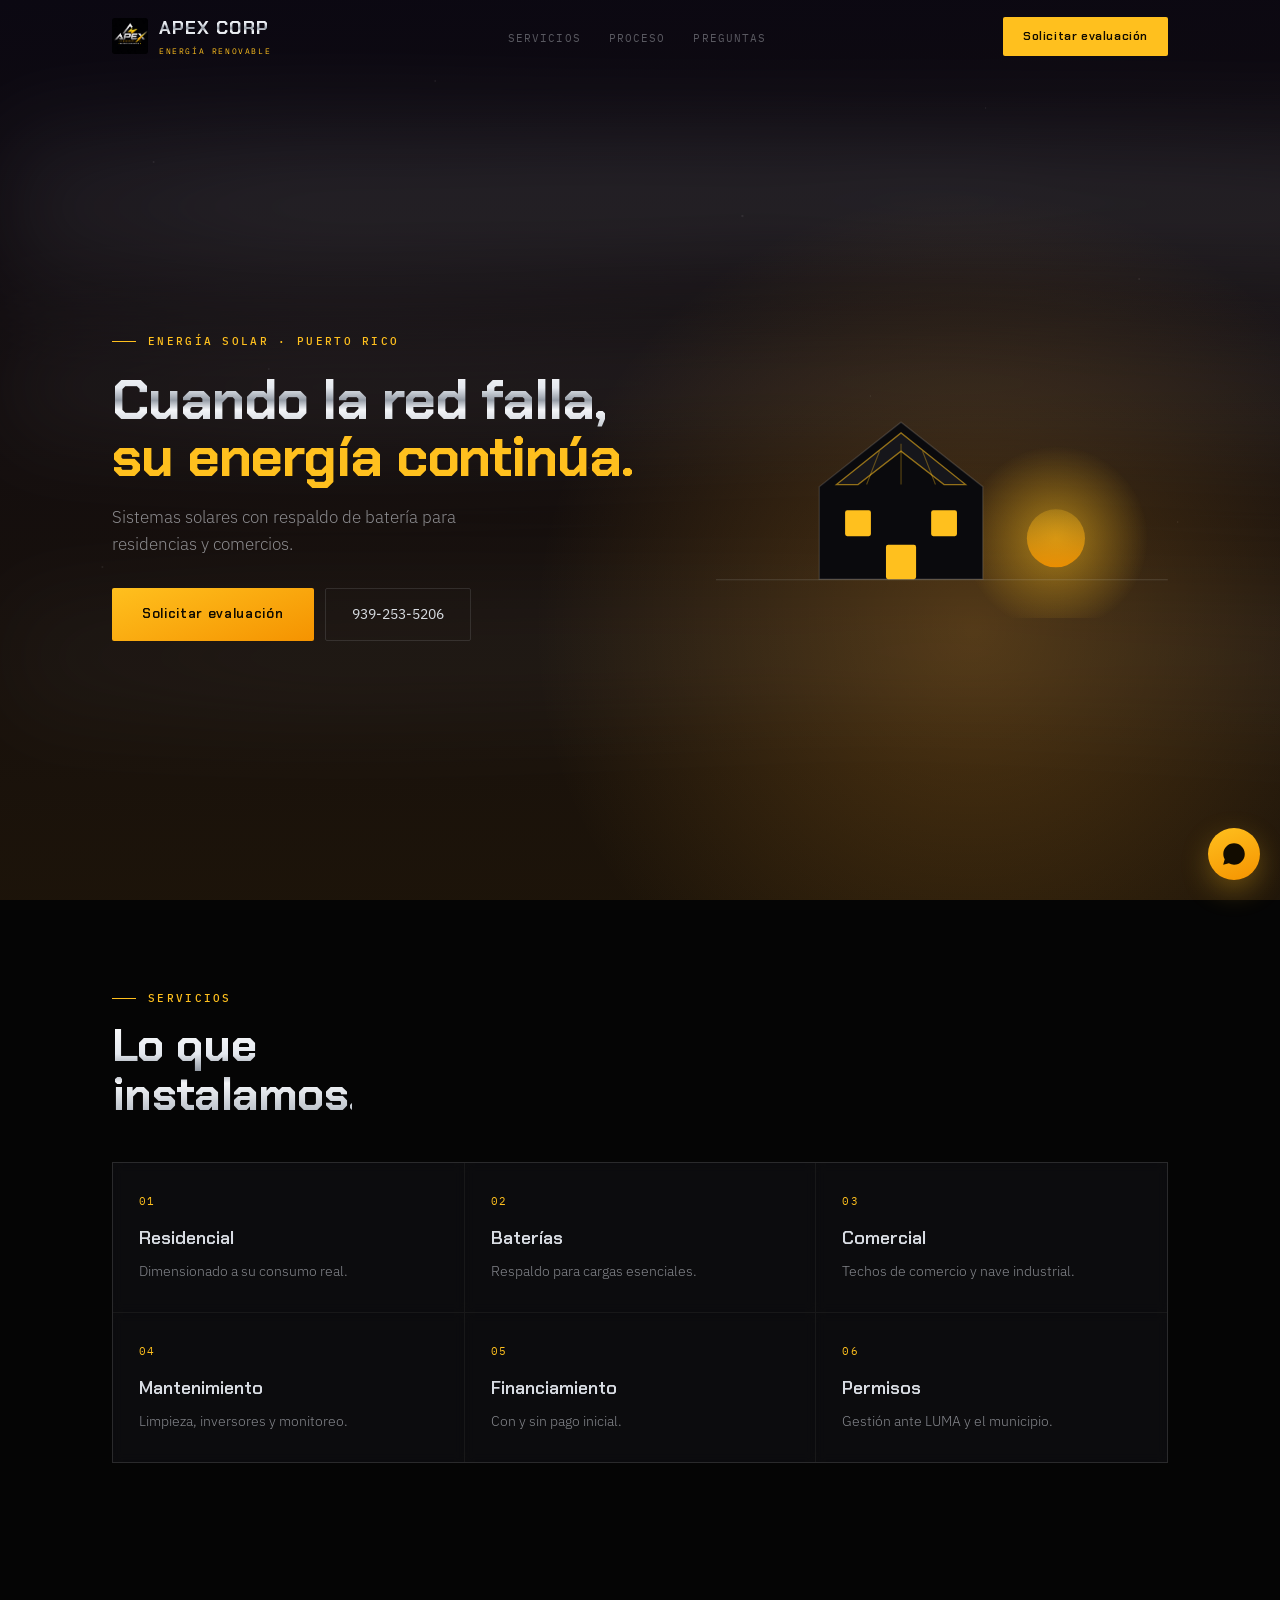
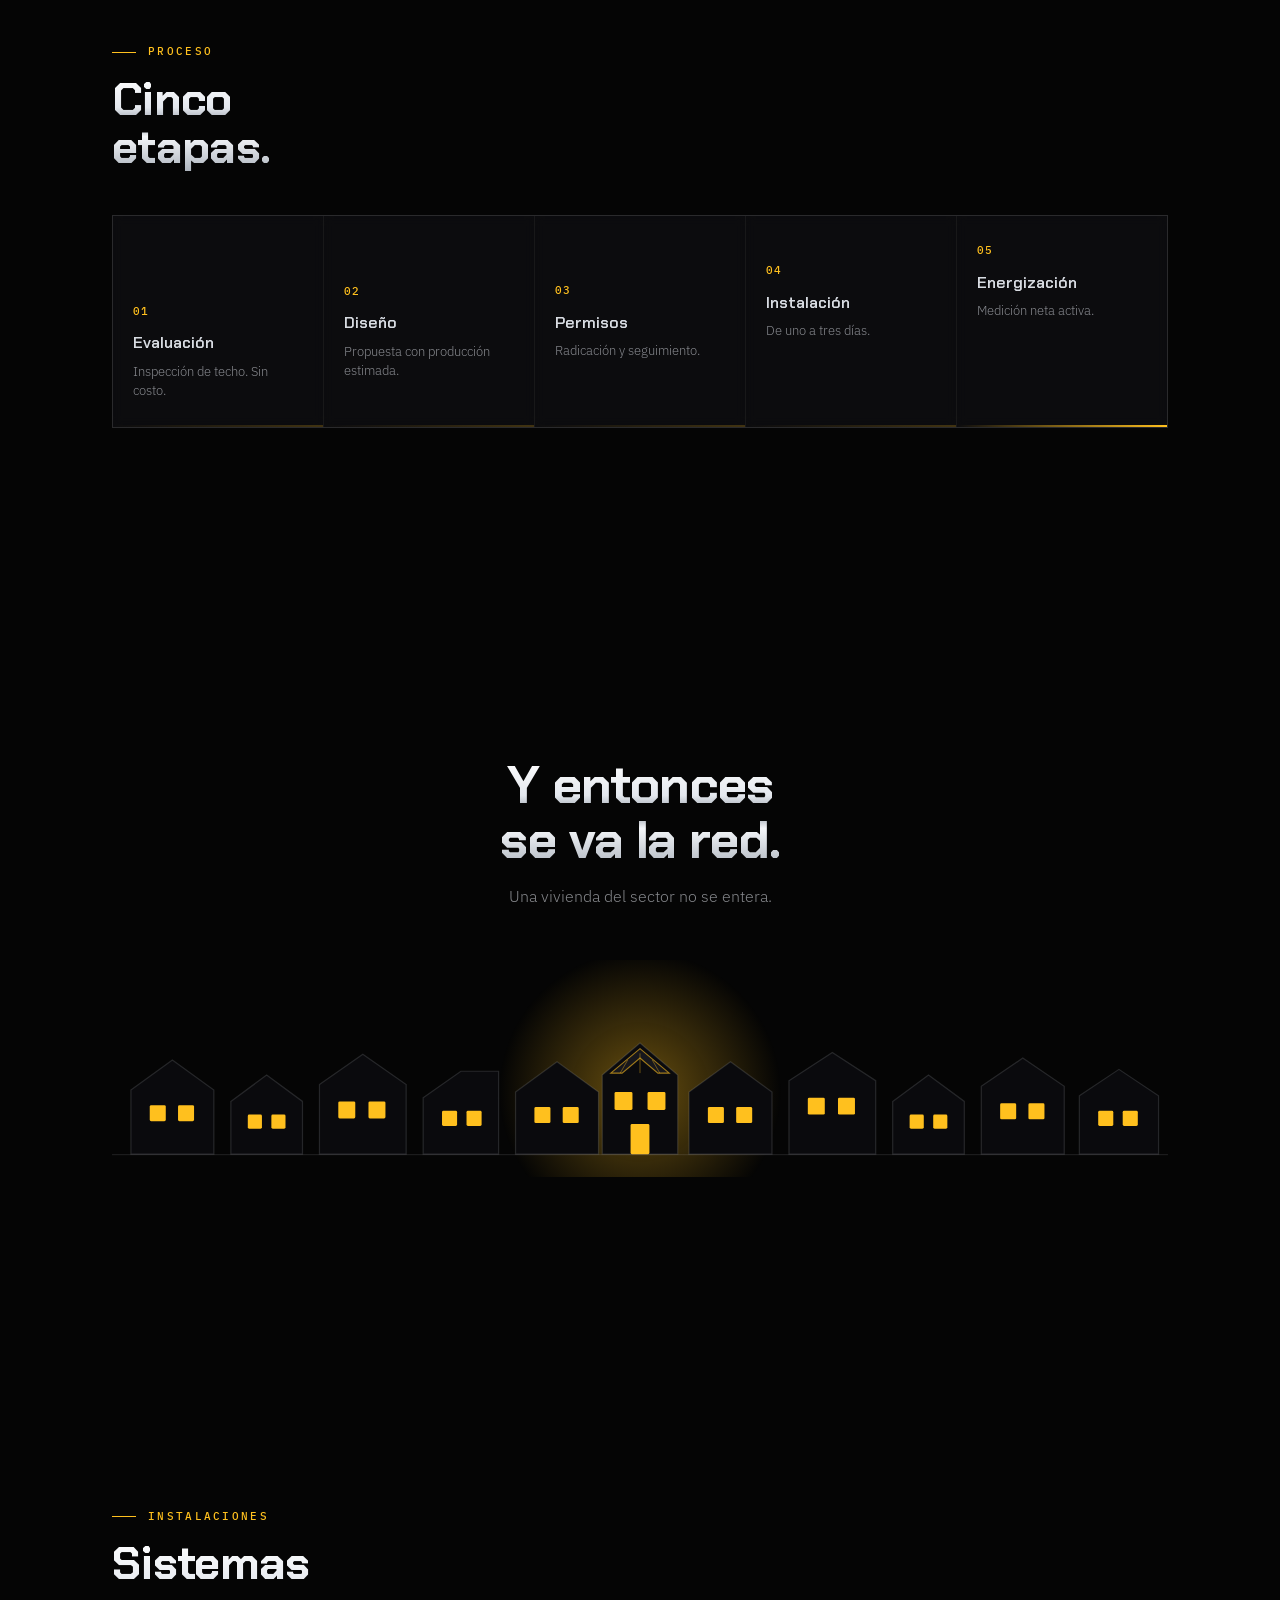
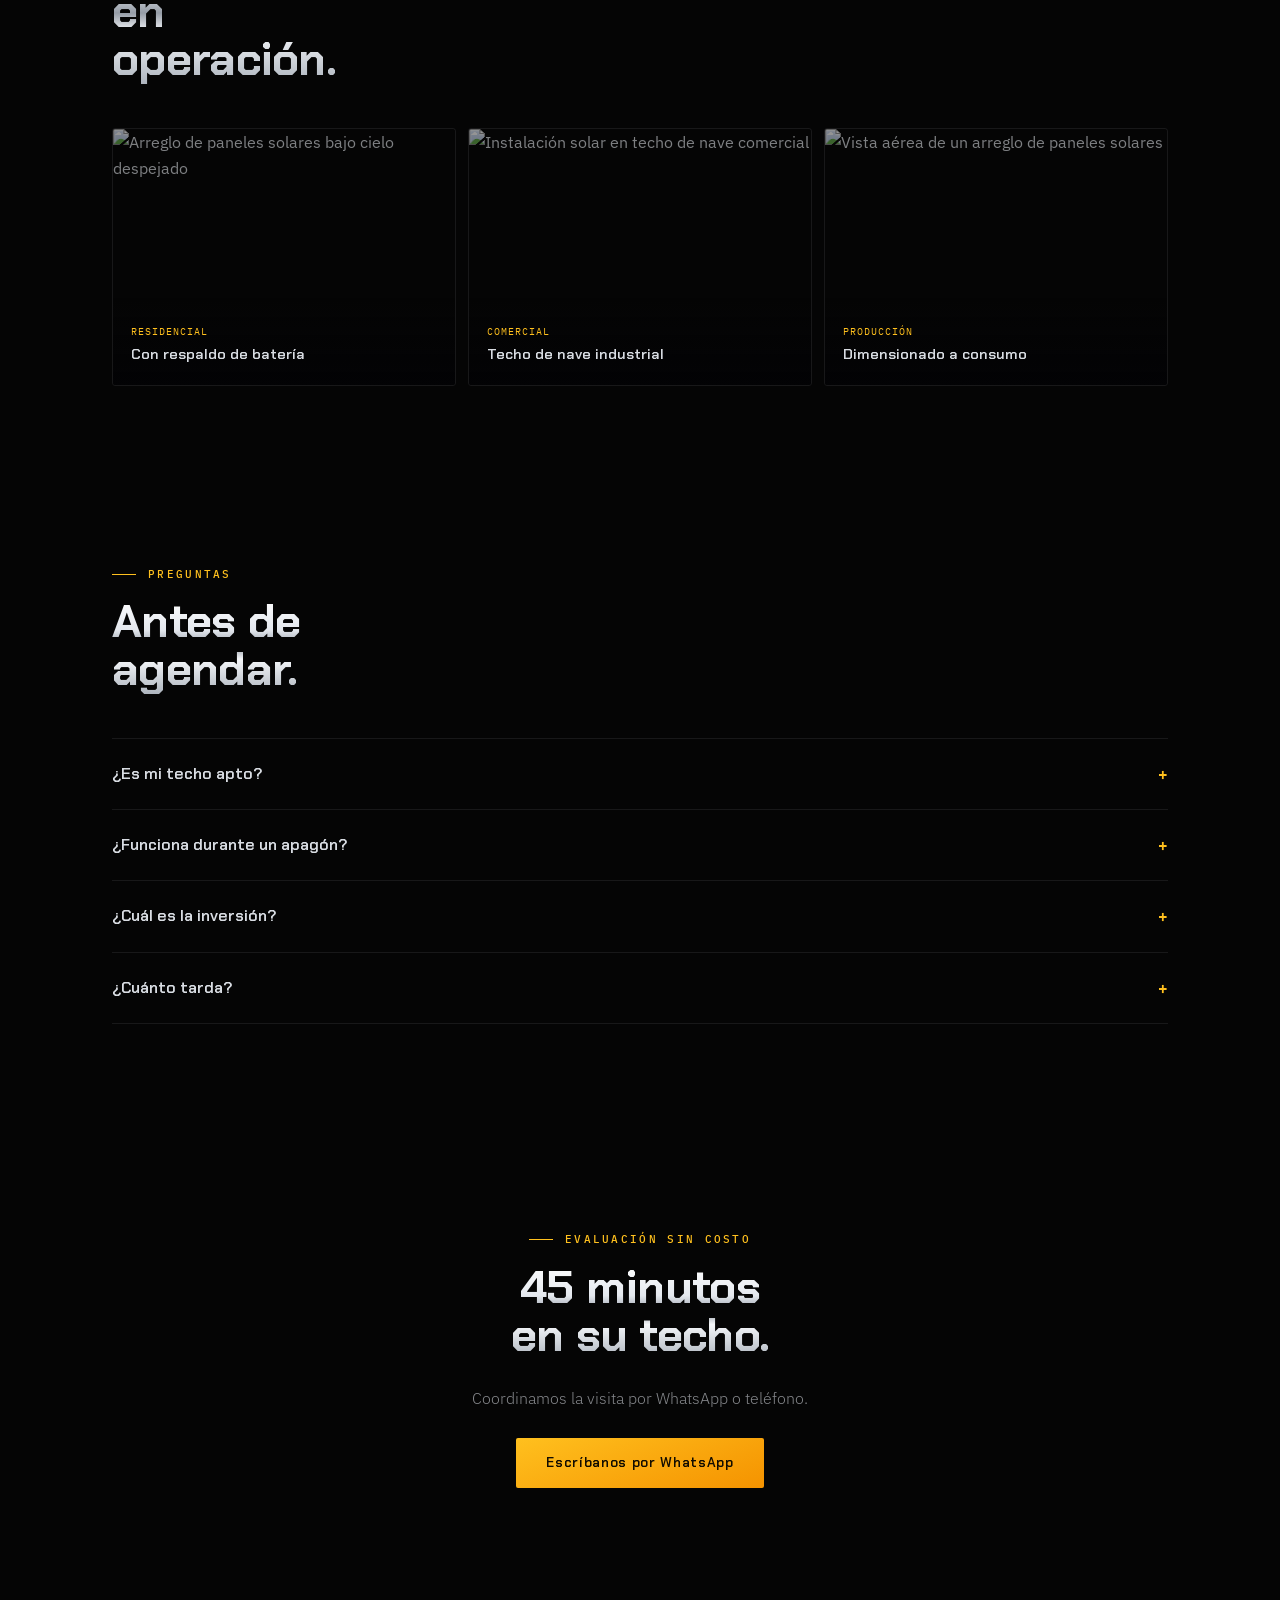
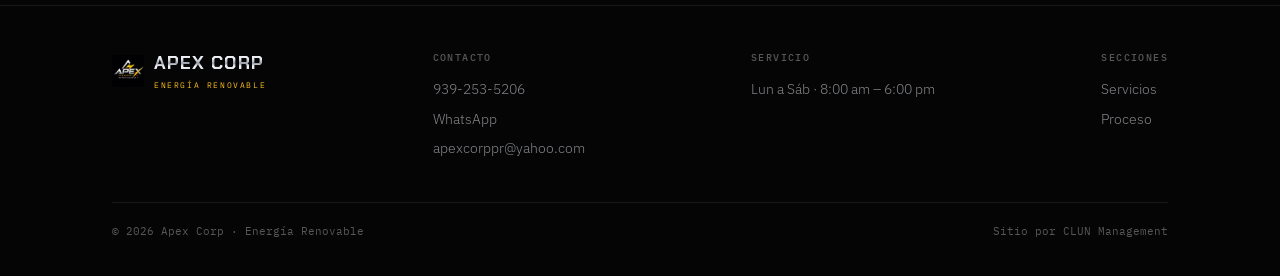
==== commit ed8662cf: "Apex Corp: drop booking and testimonials, wire real contact details Remove the Cal.com section and t" ====
--- a/apex-corp.html
+++ b/apex-corp.html
@@ -10,14 +10,18 @@
   ════════════════════════════════════════════════════════════════
   APEX CORP — sitio one-page.
 
-  REEMPLAZAR ANTES DE PUBLICAR
-  1. TELÉFONO    buscar  787-000-0000
-  2. WHATSAPP    buscar  17870000000
-  3. EMAIL       buscar  info@apexcorppr.com
-  4. CAL.COM     buscar  calLink       → "usuario/evento" real de Apex
-  5. PUEBLO      buscar  DIRECCIÓN
-  6. TESTIMONIOS buscar  TESTIMONIO    → son de ejemplo
-  7. PROYECTOS   buscar  unsplash.com  → fotos reales de instalaciones
+  DATOS REALES DE APEX CORP
+  · Teléfono / WhatsApp  939-253-5206
+  · Correo               apexcorppr@yahoo.com
+
+  PENDIENTE
+  · Pueblo / zona de servicio — se retiró la dirección de relleno
+  · Fotos reales de instalaciones (buscar unsplash.com)
+
+  SIN AGENDA NI RESEÑAS
+  Se retiró el calendario Cal.com y el bloque de reseñas. El CTA
+  principal abre WhatsApp con mensaje precargado. Si más adelante se
+  añade calendario, hay que devolver los enlaces a una sección propia.
 
   ESTRUCTURA ATMOSFÉRICA
   La página es un ciclo de día. Un lienzo fijo (.cielo) cambia de fase
@@ -245,16 +249,6 @@
 .proy__c b{font-family:var(--disp);font-size:14.5px;font-weight:600;display:block}
 .proy__c span{font-family:var(--mono);font-size:10px;letter-spacing:.1em;text-transform:uppercase;color:var(--oro)}
 
-/* ─────────── CITAS ─────────── */
-.cita{display:grid;grid-template-columns:repeat(auto-fit,minmax(280px,1fr));gap:18px}
-.cita__i{background:rgba(6,6,9,.62);backdrop-filter:blur(4px);border:1px solid var(--linea);border-radius:3px;padding:26px}
-.cita__q{font-size:15px;font-weight:300;color:var(--cromo);margin-bottom:16px}
-.cita__a{font-family:var(--mono);font-size:10.5px;letter-spacing:.1em;text-transform:uppercase;color:var(--cromo-4)}
-
-/* ─────────── AGENDAR ─────────── */
-.agenda{background:rgba(6,6,9,.72);backdrop-filter:blur(6px);border:1px solid var(--linea);border-radius:3px;padding:10px;min-height:560px}
-#cal-apex{width:100%;min-height:540px;overflow:auto}
-
 /* ─────────── FAQ ─────────── */
 .faq{border-top:1px solid var(--linea)}
 .faq__i{border-bottom:1px solid var(--linea)}
@@ -351,7 +345,7 @@
         <li><a href="#preguntas">Preguntas</a></li>
       </ul>
     </nav>
-    <a href="#agendar" class="nav__cta">Solicitar evaluación</a>
+    <a href="https://wa.me/19392535206?text=Hola%2C%20quisiera%20solicitar%20una%20evaluaci%C3%B3n%20de%20mi%20techo." class="nav__cta">Solicitar evaluación</a>
   </div>
 </header>
 
@@ -365,8 +359,8 @@
       <h1 class="hero__t"><span class="cromado">Cuando la red falla,</span><em>su energía continúa.</em></h1>
       <p class="hero__l">Sistemas solares con respaldo de batería para residencias y comercios.</p>
       <div class="hero__b">
-        <a href="#agendar" class="btn-oro">Solicitar evaluación</a>
-        <a href="#proceso" class="btn-linea">Cómo funciona</a>
+        <a href="https://wa.me/19392535206?text=Hola%2C%20quisiera%20solicitar%20una%20evaluaci%C3%B3n%20de%20mi%20techo." class="btn-oro">Solicitar evaluación</a>
+        <a href="tel:+19392535206" class="btn-linea">939-253-5206</a>
       </div>
     </div>
 
@@ -536,28 +530,6 @@
       </figure>
     </div>
 
-    <!-- TESTIMONIO: sustituir por reseñas reales con permiso del cliente -->
-    <div class="cita rev" style="margin-top:44px">
-      <div class="cita__i">
-        <p class="cita__q">"El sistema asumió la carga sin intervención. Mi madre depende de un concentrador de oxígeno."</p>
-        <p class="cita__a">— Nombre Apellido · Pueblo</p>
-      </div>
-      <div class="cita__i">
-        <p class="cita__q">"Solicité tres propuestas. Apex fue la única que explicó el origen de cada partida."</p>
-        <p class="cita__a">— Nombre Apellido · Pueblo</p>
-      </div>
-    </div>
-  </div>
-</section>
-
-<!-- AGENDAR · alba -->
-<section class="sec" id="agendar" data-fase="alba">
-  <div class="wrap">
-    <div class="sec__h rev">
-      <span class="eyebrow">Agenda</span>
-      <h2 class="h2 cromado">Seleccione su fecha.</h2>
-    </div>
-    <div class="agenda rev"><div id="cal-apex"></div></div>
   </div>
 </section>
 
@@ -594,7 +566,8 @@
   <div class="wrap">
     <span class="eyebrow">Evaluación sin costo</span>
     <h2 class="h2 cromado">45 minutos en su techo.</h2>
-    <a href="#agendar" class="btn-oro">Solicitar evaluación</a>
+    <p style="color:var(--cromo-6);font-weight:300;max-width:34ch;margin:0 auto 26px">Coordinamos la visita por WhatsApp o teléfono.</p>
+    <a href="https://wa.me/19392535206?text=Hola%2C%20quisiera%20solicitar%20una%20evaluaci%C3%B3n%20de%20mi%20techo." class="btn-oro">Escríbanos por WhatsApp</a>
   </div>
 </section>
 </main>
@@ -613,20 +586,18 @@
       </div>
       <div class="pie__c">
         <h4>Contacto</h4>
-        <a href="tel:+17870000000">787-000-0000</a>
-        <a href="https://wa.me/17870000000">WhatsApp</a>
-        <a href="mailto:info@apexcorppr.com">info@apexcorppr.com</a>
+        <a href="tel:+19392535206">939-253-5206</a>
+        <a href="https://wa.me/19392535206">WhatsApp</a>
+        <a href="mailto:apexcorppr@yahoo.com">apexcorppr@yahoo.com</a>
       </div>
       <div class="pie__c">
         <h4>Servicio</h4>
-        <p>DIRECCIÓN — pueblo</p>
         <p>Lun a Sáb · 8:00 am – 6:00 pm</p>
       </div>
       <div class="pie__c">
         <h4>Secciones</h4>
         <a href="#servicios">Servicios</a>
         <a href="#proceso">Proceso</a>
-        <a href="#agendar">Agendar</a>
       </div>
     </div>
     <div class="pie__l">
@@ -636,7 +607,7 @@
   </div>
 </footer>
 
-<a class="wa" href="https://wa.me/17870000000" aria-label="Comuníquese con nosotros por WhatsApp">
+<a class="wa" href="https://wa.me/19392535206" aria-label="Comuníquese con nosotros por WhatsApp">
   <svg viewBox="0 0 24 24"><path d="M17.47 14.38c-.3-.15-1.75-.86-2.02-.96-.27-.1-.47-.15-.67.15s-.77.96-.94 1.16c-.17.2-.35.22-.64.07-.3-.15-1.25-.46-2.38-1.47-.88-.78-1.47-1.75-1.64-2.05-.17-.3-.02-.46.13-.6.13-.13.3-.35.45-.52.15-.17.2-.3.3-.5.1-.2.05-.37-.02-.52-.07-.15-.67-1.6-.92-2.2-.24-.58-.49-.5-.67-.51h-.57c-.2 0-.52.07-.79.37-.27.3-1.04 1.02-1.04 2.48s1.06 2.88 1.21 3.08c.15.2 2.1 3.2 5.08 4.49.71.3 1.26.49 1.69.63.71.22 1.36.19 1.87.12.57-.09 1.75-.72 2-1.41.25-.7.25-1.29.17-1.41-.07-.12-.27-.2-.57-.35M12.04 2C6.58 2 2.13 6.45 2.13 11.91c0 1.75.46 3.45 1.32 4.95L2 22l5.25-1.38c1.45.79 3.08 1.21 4.79 1.21 5.46 0 9.91-4.45 9.91-9.91C21.95 6.45 17.5 2 12.04 2"/></svg>
 </a>
 
@@ -679,22 +650,6 @@
 
 document.getElementById('ano').textContent = new Date().getFullYear();
 
-/* Cal.com — sustituir "apex-corp" por "usuario/evento" real de Apex */
-(function (C, A, L) {
-  let p = function (a, ar) { a.q.push(ar); };
-  let d = C.document;
-  C.Cal = C.Cal || function () {
-    let cal = C.Cal, ar = arguments;
-    if (!cal.loaded) { cal.ns = {}; cal.q = cal.q || []; d.head.appendChild(d.createElement("script")).src = A; cal.loaded = true; }
-    if (ar[0] === L) { const api = function () { p(api, arguments); }; const namespace = ar[1];
-      api.q = api.q || []; typeof namespace === "string" ? (cal.ns[namespace] = api) && p(api, ar) : p(cal, ar); return; }
-    p(cal, ar);
-  };
-})(window, "https://app.cal.com/embed/embed.js", "init");
-
-Cal("init", { origin: "https://cal.com" });
-Cal("inline", { elementOrSelector: "#cal-apex", calLink: "apex-corp", layout: "month_view" });
-Cal("ui", { theme: "dark", styles: { branding: { brandColor: "#FFC01E" } } });
 </script>
 
 </body>
